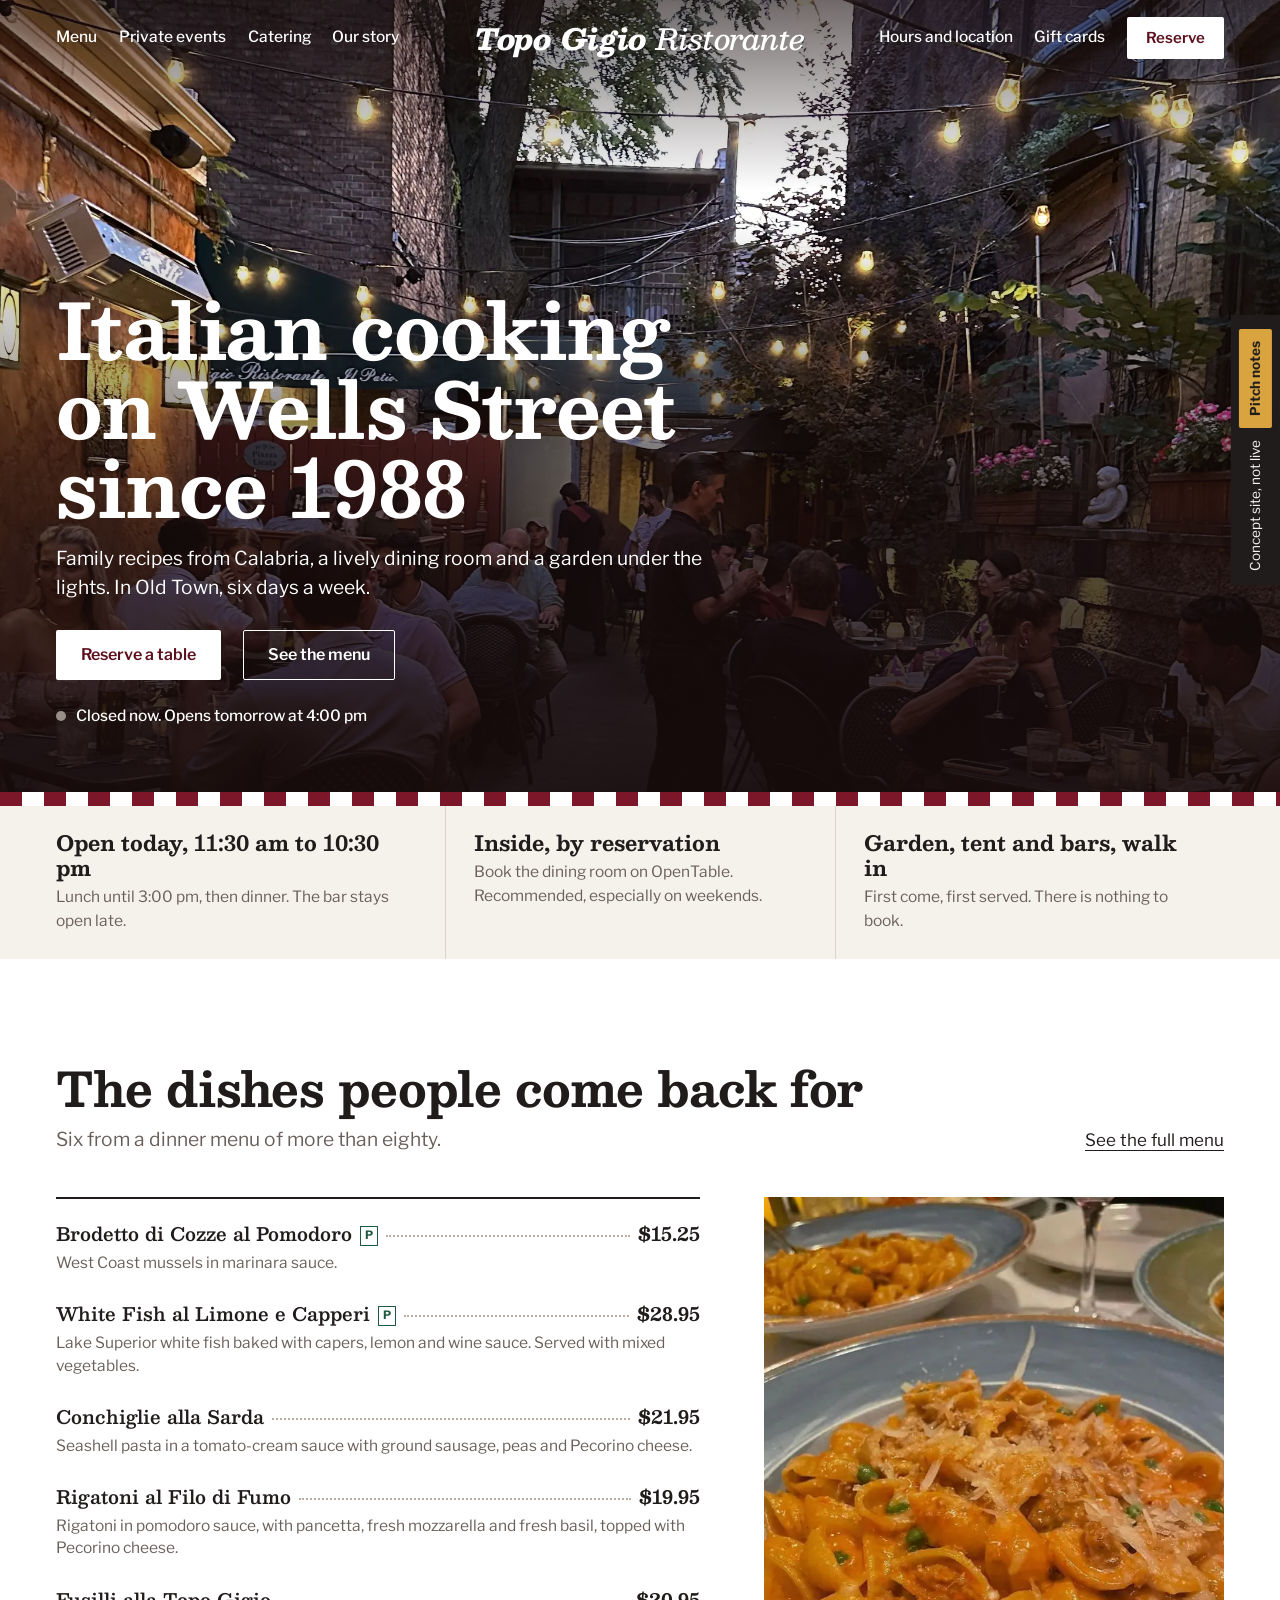
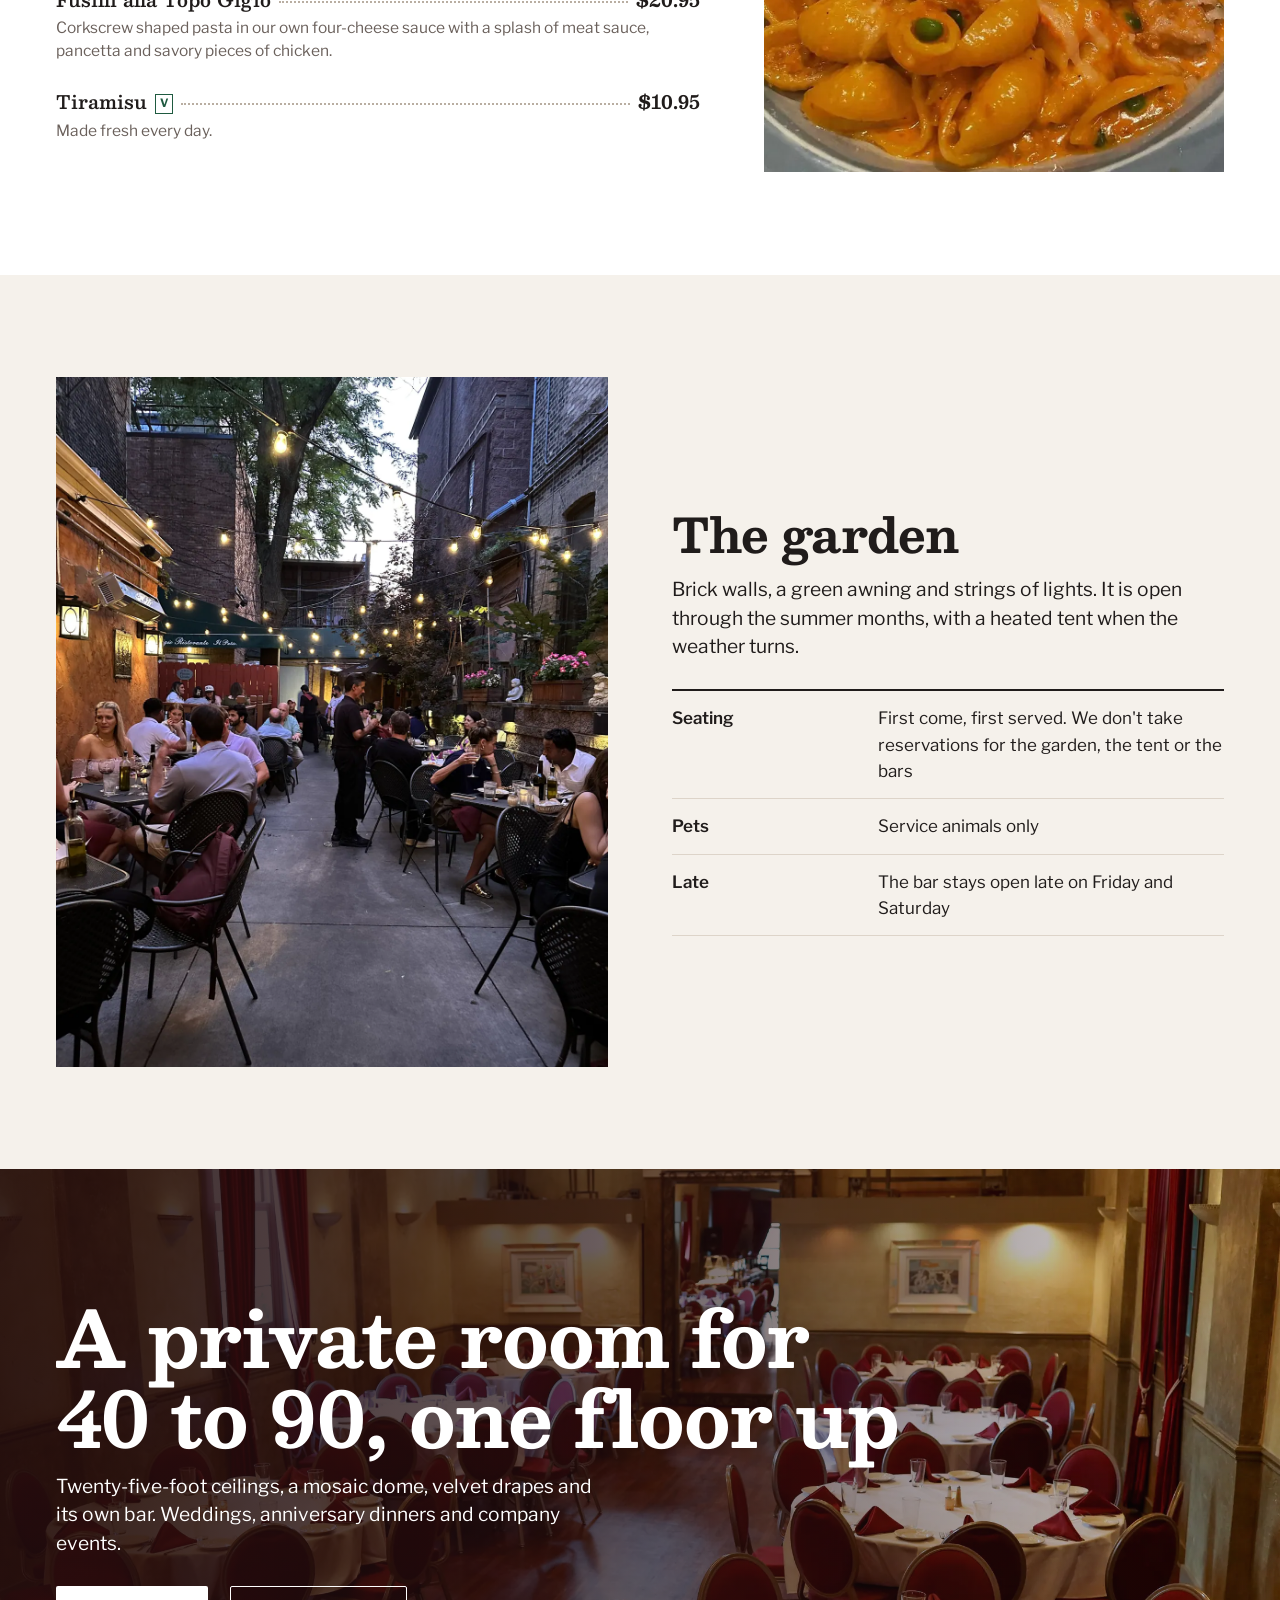
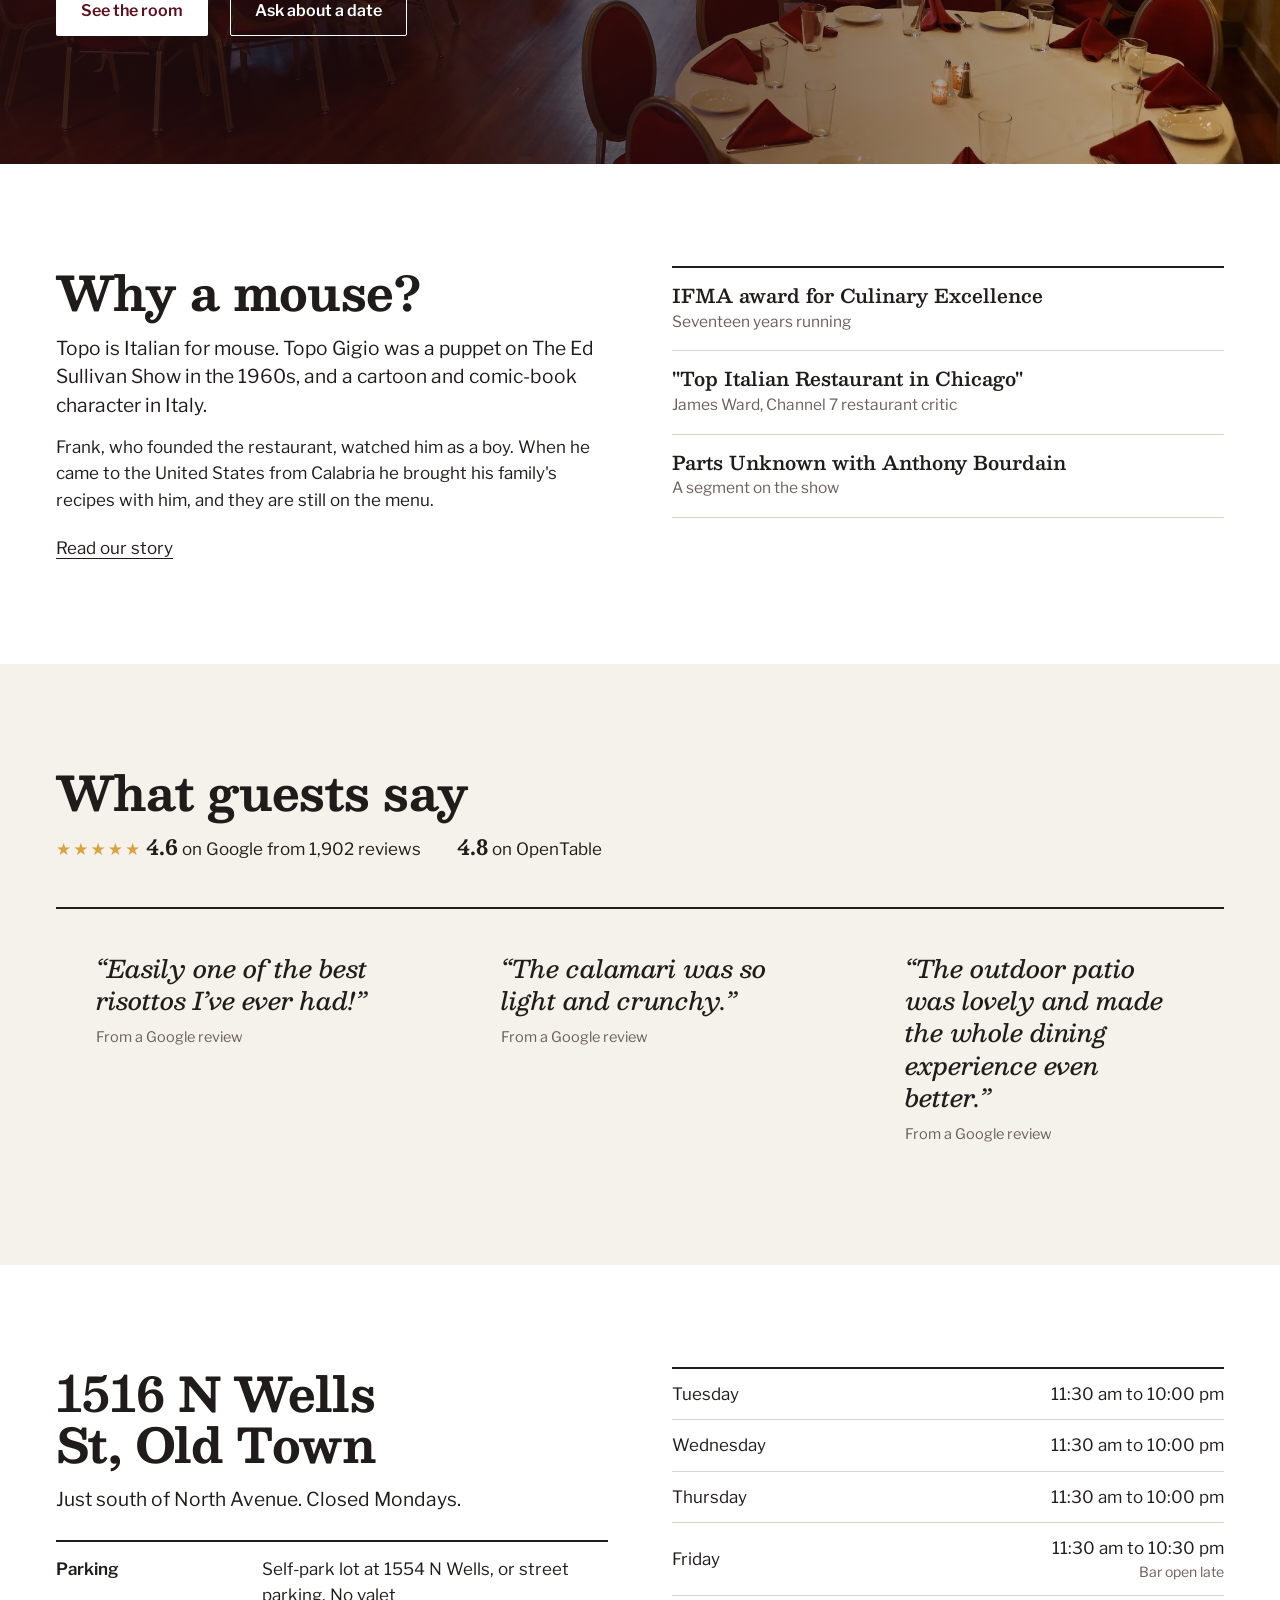
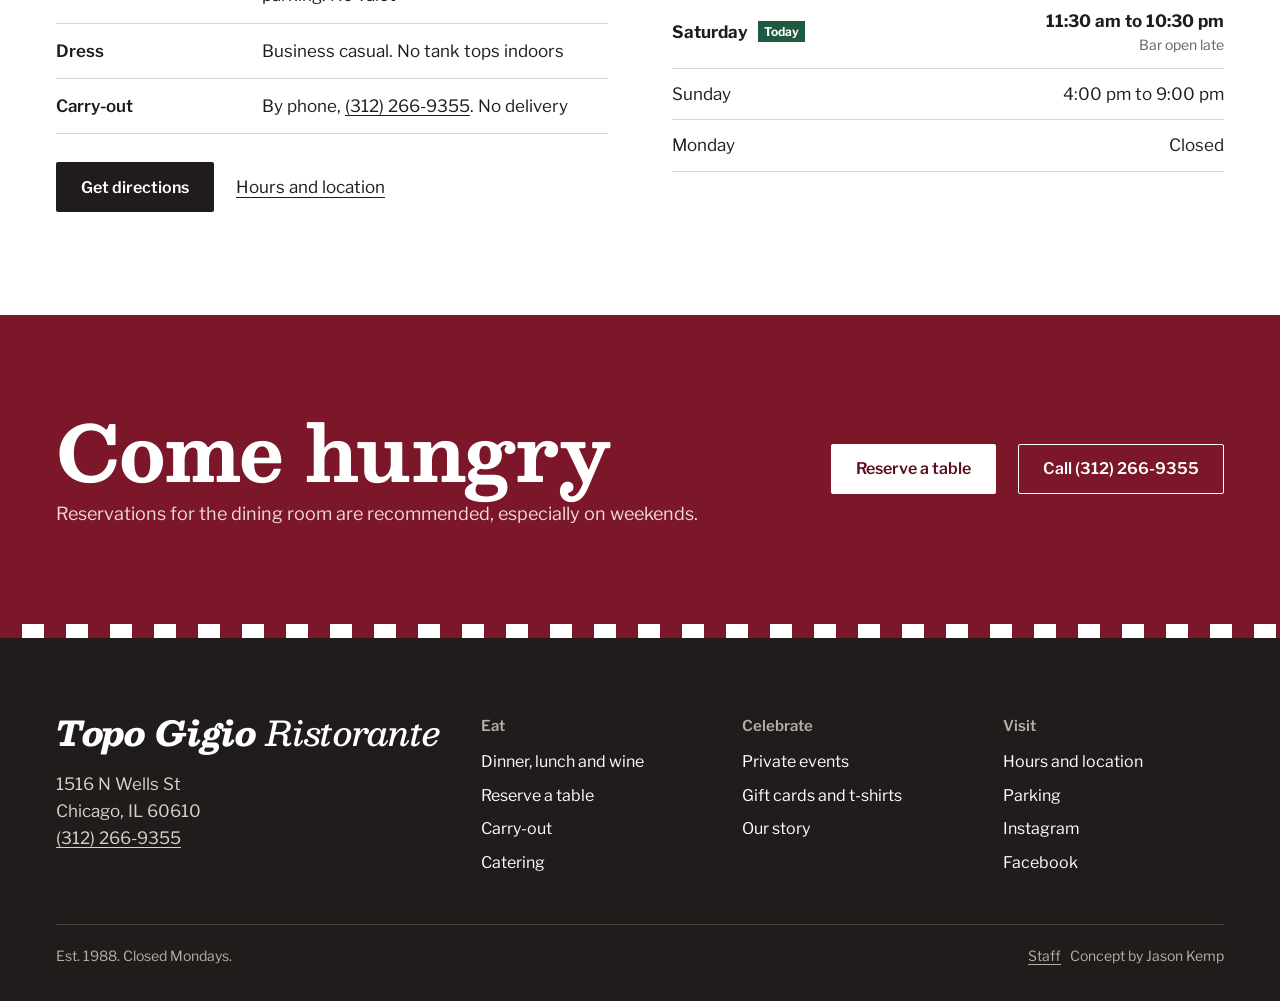
==== index.html @ f4170052 "Topo Gigio website concept A redesign concept for Topo Gigio Ristorante: home page with open-now sta" ====
<!DOCTYPE html>
<html lang="en">
<head>
<meta charset="utf-8">
<meta name="viewport" content="width=device-width, initial-scale=1">
<title>Topo Gigio website concept</title>
<meta name="description" content="A redesign concept for Topo Gigio Ristorante, 1516 N Wells St, Chicago. Not the restaurant's live site.">
<meta name="theme-color" content="#7b1728">
<meta name="robots" content="noindex, nofollow">
<meta property="og:title" content="Topo Gigio website concept">
<meta property="og:description" content="A redesign concept for Topo Gigio Ristorante by Jason Kemp. Not the restaurant's live site. Nothing here books or charges.">
<meta property="og:type" content="website">
<link rel="preconnect" href="https://fonts.googleapis.com">
<link rel="preconnect" href="https://fonts.gstatic.com" crossorigin>
<link rel="stylesheet" href="https://fonts.googleapis.com/css2?family=Besley:ital,wght@0,400..900;1,400..900&family=Libre+Franklin:wght@400..700&display=swap">
<link rel="icon" href="data:image/svg+xml,%3Csvg xmlns='http://www.w3.org/2000/svg' viewBox='0 0 32 32'%3E%3Crect width='32' height='32' fill='%237b1728'/%3E%3Ctext x='16' y='23' text-anchor='middle' font-family='Georgia,serif' font-style='italic' font-weight='700' font-size='19' fill='%23fff'%3ETG%3C/text%3E%3C/svg%3E">
<style>
/* Topo Gigio concept. Colours come from the room itself: the burgundy velvet drapes, the ochre plaster walls,
   the green garden awning and white tablecloths. Type is a Clarendon (Besley) with Libre Franklin, the pairing
   of a printed trattoria menu. Corners are square, like a menu card. */
:root {
  --paper: #ffffff;
  --wall: #f5f1eb;         /* linen */
  --wall-2: #e9e2d8;
  --ink: #201c1b;
  --grey: #6a605b;
  --line: #ddd4c9;
  --red: #7b1728;          /* drape burgundy: the brand colour */
  --red-dark: #5c0f1c;
  --ochre: #d9a440;        /* plaster wall */
  --ok: #1f5a40;           /* garden awning green */
  --display: 'Besley', 'Clarendon', Georgia, serif;
  --text: 'Libre Franklin', 'Franklin Gothic Medium', system-ui, sans-serif;
  --max: 1200px;
  --pad: clamp(20px, 4.6vw, 56px);
  --head: 76px;
  --gap: clamp(60px, 8vw, 112px);
}
@media (max-width: 760px) { :root { --head: 62px; } }

*, *::before, *::after { box-sizing: border-box; }
html { -webkit-text-size-adjust: 100%; scroll-behavior: smooth; scroll-padding-top: calc(var(--head) + 16px); }
body { margin: 0; background: var(--paper); color: var(--ink); font: 400 17px/1.55 var(--text); -webkit-font-smoothing: antialiased; }
body.locked { overflow: hidden; }
img { display: block; max-width: 100%; }
a { color: inherit; text-decoration: none; }
button { font: inherit; color: inherit; background: none; border: 0; padding: 0; cursor: pointer; }
h1, h2, h3, h4, p, dl, dd, ol, ul, figure, address { margin: 0; padding: 0; font-style: normal; }
ul, ol { list-style: none; }
[hidden] { display: none !important; }
:focus-visible { outline: 3px solid var(--ochre); outline-offset: 3px; }
.sr { position: absolute; width: 1px; height: 1px; overflow: hidden; clip: rect(0 0 0 0); white-space: nowrap; }
@media (prefers-reduced-motion: reduce) { html { scroll-behavior: auto; } *, *::before, *::after { transition: none !important; animation: none !important; } }

/* type */
.h-xl, .h-l, .h-m, .h-s { font-family: var(--display); font-weight: 700; letter-spacing: -.012em; text-wrap: balance; }
.h-xl { font-size: clamp(40px, 6vw, 84px); line-height: 1.03; }
.h-l { font-size: clamp(30px, 3.7vw, 50px); line-height: 1.08; }
.h-m { font-size: clamp(23px, 2.2vw, 29px); line-height: 1.18; font-weight: 600; }
.h-s { font-size: 19px; line-height: 1.25; font-weight: 600; letter-spacing: 0; }
.lead { font-size: clamp(18px, 1.5vw, 20px); line-height: 1.5; max-width: 34em; }
.small { font-size: 14.5px; }
.grey { color: var(--grey); }
.u { text-decoration: underline; text-decoration-thickness: 1px; text-underline-offset: 4px; }
.u:hover { color: var(--red); }
.q { font-weight: 600; font-size: 15.5px; margin: 0 0 10px; }
.note { font-size: 14.5px; color: var(--grey); line-height: 1.5; }

/* layout */
.wrap { width: 100%; max-width: calc(var(--max) + var(--pad) * 2); margin: 0 auto; padding-left: var(--pad); padding-right: var(--pad); }
.page { display: none; }
.page.on { display: block; }
.sec { padding: var(--gap) 0; }
.sec-wall { background: var(--wall); }
.sec-wine { background: var(--red); color: #fff; }
.sec-head { display: flex; flex-wrap: wrap; align-items: flex-end; justify-content: space-between; gap: 14px 32px; margin-bottom: clamp(26px, 3.4vw, 44px); }
.sec-head .lead { margin-top: 12px; }
.cols { display: grid; grid-template-columns: 1fr 1fr; gap: clamp(28px, 5vw, 80px); align-items: center; }
.cols-top { align-items: start; }
.cols-wide { grid-template-columns: 5fr 7fr; }
@media (max-width: 860px) { .cols, .cols-wide { grid-template-columns: 1fr; } }
.photo { overflow: hidden; background: var(--wall-2); }
.photo img { width: 100%; height: 100%; object-fit: cover; }
.r-43 { aspect-ratio: 4/3; } .r-45 { aspect-ratio: 4/5; } .r-32 { aspect-ratio: 3/2; } .r-11 { aspect-ratio: 1; } .r-169 { aspect-ratio: 16/9; }
.end { height: clamp(52px, 7vw, 92px); }

/* buttons: plain rectangles, like the buttons on a till */
.btn { display: inline-flex; align-items: center; justify-content: center; gap: 9px; min-height: 50px; padding: 0 24px; border-radius: 2px; border: 1.5px solid transparent; font-weight: 600; font-size: 16px; line-height: 1.1; white-space: nowrap; transition: background .15s, color .15s, border-color .15s; }
.btn-red { background: var(--red); color: #fff; }
.btn-red:hover { background: var(--red-dark); }
.btn-ink { background: var(--ink); color: #fff; }
.btn-ink:hover { background: #000; }
.btn-white { background: #fff; color: var(--red-dark); }
.btn-white:hover { background: var(--wall); }
.btn-line { border-color: currentColor; }
.btn-line:hover { background: var(--ink); color: #fff; border-color: var(--ink); }
.sec-wine .btn-line:hover, .hero .btn-line:hover, .band .btn-line:hover { background: #fff; color: var(--red-dark); border-color: #fff; }
.btn-s { min-height: 40px; padding: 0 16px; font-size: 15px; }
.btn-wide { width: 100%; }
.btn-row { display: flex; flex-wrap: wrap; align-items: center; gap: 12px 22px; }
.ic { width: 18px; height: 18px; fill: none; stroke: currentColor; stroke-width: 1.8; stroke-linecap: round; stroke-linejoin: round; flex: none; }

/* forms */
.form-grid { display: grid; grid-template-columns: 1fr 1fr; gap: 14px 16px; }
.span2 { grid-column: 1 / -1; }
.field { display: block; }
.field > span { display: block; font-size: 14.5px; font-weight: 600; margin-bottom: 6px; }
.field input, .field select, .field textarea { width: 100%; min-height: 48px; padding: 10px 13px; border: 1.5px solid #b9aea2; border-radius: 2px; background: #fff; font: inherit; color: var(--ink); }
.field textarea { min-height: 104px; resize: vertical; }
.field input:focus, .field select:focus, .field textarea:focus { outline: 0; border-color: var(--ink); box-shadow: 0 0 0 3px rgba(217, 164, 64, .45); }
.field--err input, .field--err select, .field--err textarea { border-color: #b3261e; background: #fdf3f2; }
.check { display: flex; gap: 10px; align-items: flex-start; font-size: 15.5px; }
.check input { width: 20px; height: 20px; margin-top: 2px; accent-color: var(--red); flex: none; }
.check.field--err { color: #b3261e; }
.ok-box { background: #e9f1ec; border-left: 4px solid var(--ok); padding: 14px 16px; font-size: 16px; }
@media (max-width: 560px) { .form-grid { grid-template-columns: 1fr; } }

/* filter chips and small tabs */
.cats { display: flex; flex-wrap: wrap; gap: 8px; }
.cats button { min-height: 40px; padding: 0 14px; border: 1.5px solid #b9aea2; border-radius: 2px; font-size: 15px; font-weight: 600; background: #fff; }
.cats button:hover { border-color: var(--ink); }
.cats button.on { background: var(--ink); border-color: var(--ink); color: #fff; }
.kempty { padding: 26px 0; color: var(--grey); border-bottom: 1px solid var(--line); }

/* definition rows: hours, facts */
.facts > div { display: grid; grid-template-columns: minmax(120px, 190px) 1fr; gap: 16px; padding: 14px 0; border-bottom: 1px solid var(--line); }
.facts > div:first-child { border-top: 2px solid var(--ink); }
.facts dt { font-weight: 600; }
.sec-wine .facts > div { border-color: rgba(255, 255, 255, .28); }
.sec-wine .facts > div:first-child { border-top-color: #fff; }
@media (max-width: 560px) { .facts > div { grid-template-columns: 1fr; gap: 2px; } }

/* price rows used by requests and rate lists */
.rows { border-top: 2px solid var(--ink); }
.rrow { display: grid; grid-template-columns: 1fr auto auto; gap: 8px 22px; align-items: center; padding: 15px 0; border-bottom: 1px solid var(--line); }
.rrow__name { font-weight: 600; }
.rrow__name small { display: block; font-weight: 400; color: var(--grey); font-size: 14.5px; margin-top: 2px; }
.rrow__price { font-family: var(--display); font-weight: 700; font-size: 20px; white-space: nowrap; }

.toast { position: fixed; left: 50%; bottom: 28px; transform: translate(-50%, 20px); background: var(--ink); color: #fff; padding: 13px 20px; border-radius: 2px; font-size: 15.5px; opacity: 0; pointer-events: none; transition: opacity .2s, transform .2s; z-index: 90; max-width: calc(100vw - 32px); text-align: center; }
.toast.on { opacity: 1; transform: translate(-50%, 0); }

/* ---------- header: wordmark in the middle, like the sign over the door ---------- */
.head { position: sticky; top: 0; z-index: 40; height: var(--head); background: var(--red); color: #fff; transition: background .2s; }
body.over .head { background: transparent; }
.head .wrap { height: 100%; display: grid; grid-template-columns: 1fr auto 1fr; align-items: center; gap: 24px; }
.logo { font-family: var(--display); font-style: italic; font-weight: 800; font-size: 29px; line-height: 1; letter-spacing: -.01em; white-space: nowrap; }
.logo span { font-weight: 500; }
.nav { display: flex; align-items: center; gap: clamp(14px, 1.7vw, 26px); font-size: 15.5px; font-weight: 500; white-space: nowrap; }
.nav--right { justify-content: flex-end; }
.nav a:not(.btn) { padding: 6px 0; border-bottom: 2px solid transparent; }
.nav a:not(.btn):hover, .nav a.on:not(.btn) { border-bottom-color: #fff; }
.head .btn { min-height: 42px; padding: 0 18px; font-size: 15px; }
.menu-btn { display: none; width: 44px; height: 44px; align-items: center; justify-content: center; }
.menu-btn .ic { width: 26px; height: 26px; }
@media (max-width: 1160px) {
  .head .wrap { grid-template-columns: 1fr auto; }
  .nav--left, .nav--right a:not(.btn) { display: none; }
  .logo { font-size: 24px; }
  .menu-btn { display: inline-flex; }
  .nav--right { gap: 6px; }
}
@media (max-width: 400px) { .logo span { display: none; } }

/* full-screen menu on phones */
.menu { position: fixed; inset: 0; z-index: 80; background: var(--red); color: #fff; display: flex; flex-direction: column; padding: 14px var(--pad) 28px; transform: translateY(-100%); visibility: hidden; transition: transform .28s ease, visibility 0s .28s; overflow-y: auto; }
.menu.on { transform: none; visibility: visible; transition: transform .28s ease; }
.menu__top { display: flex; align-items: center; justify-content: space-between; height: 44px; }
.menu__links { margin: 28px 0 auto; display: grid; gap: 4px; }
.menu__links a { font-family: var(--display); font-weight: 700; font-size: clamp(30px, 8.4vw, 42px); line-height: 1.22; }
.menu__foot { margin-top: 28px; display: grid; gap: 14px; font-size: 16px; }

/* ---------- footer ---------- */
.stripes { height: 14px; background: repeating-linear-gradient(90deg, var(--red) 0 22px, #fff 22px 44px); }
.foot { background: var(--ink); color: #fff; padding: clamp(48px, 6vw, 80px) 0 34px; }
.foot__grid { display: grid; grid-template-columns: 1.5fr 1fr 1fr 1fr; gap: 36px 40px; }
.foot .logo { font-size: 34px; }
.foot address { margin-top: 18px; line-height: 1.6; color: #d9d2cc; }
.foot h3 { font-family: var(--text); font-size: 15px; font-weight: 600; color: #b9aea6; margin-bottom: 12px; }
.foot ul { display: grid; gap: 9px; font-size: 16px; }
.foot ul a:hover, .foot address a:hover { text-decoration: underline; text-underline-offset: 4px; }
.foot__fine { margin-top: 48px; padding-top: 20px; border-top: 1px solid #4a423f; display: flex; flex-wrap: wrap; justify-content: space-between; gap: 8px 24px; font-size: 14px; color: #b9aea6; }
.foot__fine a { text-decoration: underline; text-underline-offset: 3px; }
@media (max-width: 860px) { .foot__grid { grid-template-columns: 1fr 1fr; } .foot__grid > :first-child { grid-column: 1 / -1; } .foot { padding-bottom: 150px; } }

/* ---------- concept label: always on screen ---------- */
.concept { position: fixed; z-index: 60; right: 0; top: 50%; transform: translateY(-50%) rotate(180deg); writing-mode: vertical-rl; display: flex; align-items: center; gap: 12px; background: var(--ink); color: #fff; padding: 14px 8px; font-size: 13.5px; }
.concept button { writing-mode: vertical-rl; background: var(--ochre); color: var(--ink); font-weight: 700; padding: 12px 6px; border-radius: 2px; }
.concept button:hover { background: #fff; }
@media (max-width: 760px) {
  .concept { top: auto; right: 0; left: 0; bottom: calc(66px + env(safe-area-inset-bottom, 0px)); transform: none; writing-mode: horizontal-tb; justify-content: space-between; padding: 5px 12px 5px 16px; font-size: 13px; }
  .concept button { writing-mode: horizontal-tb; padding: 8px 12px; }
  body.admin .concept { bottom: 0; padding-bottom: calc(5px + env(safe-area-inset-bottom, 0px)); }
}

/* ---------- phone bar: the two things people do ---------- */
.bookbar { display: none; }
@media (max-width: 760px) {
  .bookbar { position: fixed; z-index: 55; left: 0; right: 0; bottom: 0; display: grid; grid-template-columns: 1fr 1fr; gap: 8px; padding: 8px 12px calc(8px + env(safe-area-inset-bottom, 0px)); background: #fff; border-top: 1px solid var(--line); }
  .bookbar .btn { min-height: 50px; padding: 0 10px; }
  .toast { bottom: 118px; }
}

/* ---------- home hero: the garden under the lights ---------- */
.hero { position: relative; margin-top: calc(var(--head) * -1); min-height: min(88vh, 860px); display: flex; align-items: flex-end; color: #fff; background: #2a2220; overflow: hidden; }
.hero picture, .hero picture img { position: absolute; inset: 0; width: 100%; height: 100%; object-fit: cover; object-position: 50% 40%; }
.hero::after { content: ''; position: absolute; inset: 0; background: linear-gradient(180deg, rgba(24, 12, 12, .62) 0%, rgba(24, 12, 12, 0) 24%), linear-gradient(0deg, rgba(24, 12, 12, .92) 0%, rgba(24, 12, 12, .7) 34%, rgba(24, 12, 12, 0) 72%); }
.hero__in { position: relative; z-index: 1; width: 100%; padding-top: calc(var(--head) + 140px); padding-bottom: clamp(40px, 5vw, 64px); }
.hero h1 { max-width: 12em; }
.hero .lead { margin-top: 18px; }
.hero .btn-row { margin-top: 28px; }
.status { display: inline-flex; align-items: center; gap: 10px; margin-top: 24px; font-size: 15.5px; font-weight: 500; }
.status i { width: 10px; height: 10px; border-radius: 50%; background: #9a8f88; flex: none; }
.status.is-open i { background: #6fd39a; box-shadow: 0 0 0 4px rgba(111, 211, 154, .25); }
@media (max-width: 760px) {
  .hero { min-height: 84vh; }
  .hero picture img { object-position: 50% 30%; }
  .hero__in { padding-bottom: 32px; }
}

/* three facts under the hero */
.tonight { background: var(--wall); }
.tonight .wrap { display: grid; grid-template-columns: repeat(3, 1fr); }
.tonight .wrap > div { padding: 24px 28px 26px 0; }
.tonight .wrap > div + div { padding-left: 28px; border-left: 1px solid var(--line); }
.tonight b { display: block; font-family: var(--display); font-weight: 700; font-size: 21px; line-height: 1.2; }
.tonight span { display: block; margin-top: 5px; font-size: 15.5px; color: var(--grey); }
@media (max-width: 860px) {
  .tonight .wrap { grid-template-columns: 1fr; }
  .tonight .wrap > div { padding: 16px 0; } .tonight .wrap > div + div { padding-left: 0; border-left: 0; border-top: 1px solid var(--line); }
}

/* ---------- a dish on the menu: name, leader dots, price ---------- */
.dish { break-inside: avoid; padding: 13px 0; }
.dish__top { display: flex; align-items: baseline; gap: 8px; }
.dish__name { font-family: var(--display); font-weight: 600; font-size: 18.5px; line-height: 1.25; }
.dish__name small { font-family: var(--text); font-weight: 400; font-size: 14px; color: var(--grey); margin-left: 4px; }
.dish__dots { flex: 1; min-width: 18px; border-bottom: 2px dotted #b9aea2; transform: translateY(-4px); }
.dish__price { font-family: var(--display); font-weight: 700; font-size: 18.5px; white-space: nowrap; }
.dish p { margin-top: 3px; color: var(--grey); font-size: 15.5px; line-height: 1.45; max-width: 46em; }
.dt { display: inline-flex; gap: 4px; margin-left: 8px; vertical-align: 2px; }
.dt abbr { font-family: var(--text); font-size: 11.5px; font-weight: 700; line-height: 1; padding: 3px 4px; border: 1.5px solid var(--ok); color: var(--ok); text-decoration: none; cursor: help; }
.sec-wall .dish__dots { border-bottom-color: #a99d90; }

/* home: house favourites */
.fav { display: grid; grid-template-columns: 7fr 5fr; gap: clamp(28px, 5vw, 80px); align-items: start; }
.fav__list { border-top: 2px solid var(--ink); padding-top: 8px; }
.fav .photo { position: sticky; top: calc(var(--head) + 24px); }
@media (max-width: 860px) { .fav { grid-template-columns: 1fr; } .fav .photo { position: static; order: -1; aspect-ratio: 3/2; } }

/* home: private room band */
.roomband { position: relative; color: #fff; background: #2a2220; }
.roomband img { position: absolute; inset: 0; width: 100%; height: 100%; object-fit: cover; }
.roomband::after { content: ''; position: absolute; inset: 0; background: linear-gradient(90deg, rgba(32, 12, 14, .9) 0%, rgba(32, 12, 14, .68) 46%, rgba(32, 12, 14, .12) 100%); }
.roomband .wrap { position: relative; z-index: 1; padding-top: clamp(72px, 10vw, 150px); padding-bottom: clamp(72px, 10vw, 150px); }
.roomband h2 { max-width: 11em; }
.roomband .lead { margin-top: 16px; max-width: 28em; }
.roomband .btn-row { margin-top: 28px; }
@media (max-width: 760px) { .roomband::after { background: linear-gradient(0deg, rgba(32, 12, 14, .93) 0%, rgba(32, 12, 14, .62) 100%); } }

/* home: story and awards */
.awards { border-top: 2px solid var(--ink); }
.awards li { padding: 16px 0; border-bottom: 1px solid var(--line); }
.awards b { display: block; font-family: var(--display); font-weight: 600; font-size: 19px; line-height: 1.25; }
.awards span { color: var(--grey); font-size: 15.5px; }

/* reviews */
.proof { display: flex; flex-wrap: wrap; gap: 10px 36px; align-items: baseline; }
.proof b { font-family: var(--display); font-size: 21px; }
.stars { color: var(--ochre); letter-spacing: 2px; }
.quotes { display: grid; grid-template-columns: repeat(3, 1fr); gap: clamp(22px, 3.6vw, 52px); padding-top: 26px; border-top: 2px solid var(--ink); }
.quote p { font-family: var(--display); font-weight: 500; font-style: italic; font-size: clamp(20px, 1.9vw, 25px); line-height: 1.32; }
.quote cite { display: block; font-style: normal; font-size: 14.5px; color: var(--grey); margin-top: 10px; }
@media (max-width: 860px) { .quotes { grid-template-columns: 1fr; } }

/* hours */
.hours { width: 100%; border-collapse: collapse; }
.hours td { padding: 12px 0; border-bottom: 1px solid var(--line); }
.hours tr:first-child td { border-top: 2px solid var(--ink); }
.hours td:last-child { text-align: right; font-variant-numeric: tabular-nums; }
.hours tr.is-today td { font-weight: 700; }
.hours tr.is-today td:first-child::after { content: 'Today'; font-size: 12px; font-weight: 700; color: #fff; background: var(--ok); padding: 3px 6px; margin-left: 10px; vertical-align: 2px; }
.hours small { display: block; font-weight: 400; color: var(--grey); font-size: 14px; }

/* closing band */
.band { background: var(--red); color: #fff; padding: clamp(60px, 7.5vw, 104px) 0; }
.band .wrap { display: flex; flex-wrap: wrap; align-items: center; justify-content: space-between; gap: 22px 40px; }
.band p { margin-top: 10px; font-size: 18px; color: #f1d9dc; }

/* ---------- inner page heads ---------- */
.phead { background: var(--red); color: #fff; padding-top: clamp(40px, 5.5vw, 72px); padding-bottom: clamp(36px, 5vw, 64px); }
.phead .lead { margin-top: 14px; color: #f6e6e8; }
.phead--photo { position: relative; background: #2a2220; padding-top: clamp(120px, 20vw, 300px); }
.phead--photo img { position: absolute; inset: 0; width: 100%; height: 100%; object-fit: cover; }
.phead--photo::after { content: ''; position: absolute; inset: 0; background: linear-gradient(0deg, rgba(32, 12, 14, .92) 0%, rgba(32, 12, 14, .5) 55%, rgba(32, 12, 14, .15) 100%); }
.phead--photo .wrap { position: relative; z-index: 1; }

/* ---------- the menu ---------- */
.mbar { position: sticky; top: var(--head); z-index: 20; background: #fff; border-bottom: 1px solid var(--line); }
.mbar .wrap { display: flex; flex-wrap: wrap; align-items: center; justify-content: space-between; gap: 10px 24px; padding-top: 12px; padding-bottom: 12px; }
.mtabs { display: flex; gap: 26px; }
.mtabs button { font-family: var(--display); font-weight: 700; font-size: 22px; line-height: 1; padding: 8px 0; color: var(--grey); border-bottom: 3px solid transparent; }
.mtabs button.on { color: var(--ink); border-bottom-color: var(--red); }
.mtools { display: flex; flex-wrap: wrap; align-items: center; gap: 8px; }
.mtools input { min-height: 40px; width: 220px; padding: 0 12px; border: 1.5px solid #b9aea2; border-radius: 2px; font: inherit; font-size: 15px; }
.mtools input:focus { outline: 0; border-color: var(--ink); }
.mtools .cats button { min-height: 40px; padding: 0 11px; font-size: 14.5px; }
.mwhen { padding: 26px 0 6px; display: grid; grid-template-columns: 1fr auto; gap: 12px 40px; align-items: end; }
.mwhen p { color: var(--grey); max-width: 44em; }
.mjump { display: flex; flex-wrap: wrap; gap: 6px 20px; font-size: 15.5px; }
.msec { padding-top: clamp(30px, 4vw, 48px); }
.msec h2 { display: flex; align-items: baseline; gap: 12px; padding-bottom: 12px; border-bottom: 2px solid var(--ink); }
.msec h2 small { font-family: var(--text); font-weight: 400; font-size: 15px; color: var(--grey); letter-spacing: 0; }
.mcols { columns: 2; column-gap: clamp(32px, 5vw, 72px); padding-top: 6px; }
.mcols--3 { columns: 3; }
.mcols .dish { padding: 12px 0; }
.mnotes { margin-top: clamp(36px, 5vw, 56px); padding: 22px 24px; background: var(--wall); display: grid; gap: 8px; font-size: 15px; color: var(--grey); }
.mnotes b { color: var(--ink); }
.mkey { display: flex; flex-wrap: wrap; gap: 6px 22px; font-size: 14.5px; color: var(--grey); padding-top: 14px; }
@media (max-width: 900px) {
  .mcols, .mcols--3 { columns: 1; }
  .mwhen { grid-template-columns: 1fr; }
  .mtools { width: 100%; } .mtools input { flex: 1; width: auto; min-width: 150px; }
  .mtabs { gap: 20px; } .mtabs button { font-size: 19px; }
}
@media (max-width: 760px) { .mbar { position: static; } }

/* ---------- private events ---------- */
.formats { display: grid; grid-template-columns: repeat(3, 1fr); border-top: 2px solid var(--ink); }
.formats div { padding: 24px 28px 8px 0; }
.formats div + div { padding-left: 28px; border-left: 1px solid var(--line); }
.formats h3 { font-size: 23px; }
.formats b { display: block; font-family: var(--display); font-size: 19px; color: var(--red); margin: 6px 0 8px; }
.formats p { color: var(--grey); font-size: 15.5px; }
@media (max-width: 860px) { .formats { grid-template-columns: 1fr; } .formats div { padding: 20px 0; } .formats div + div { padding-left: 0; border-left: 0; border-top: 1px solid var(--line); } }
.gal { display: grid; grid-template-columns: repeat(12, 1fr); gap: 12px; }
.gal figure { position: relative; overflow: hidden; background: var(--wall-2); }
.gal img { width: 100%; height: 100%; object-fit: cover; }
.gal figcaption { position: absolute; left: 0; bottom: 0; background: rgba(32, 28, 27, .82); color: #fff; font-size: 13.5px; padding: 5px 10px; }
.gal figure:nth-child(1) { grid-column: span 7; aspect-ratio: 16/10; }
.gal figure:nth-child(2) { grid-column: span 5; aspect-ratio: auto; }
.gal figure:nth-child(n+3) { grid-column: span 4; aspect-ratio: 4/3; }
@media (max-width: 760px) { .gal { grid-template-columns: 1fr 1fr; gap: 8px; } .gal figure:nth-child(n) { grid-column: span 1; aspect-ratio: 4/3; } .gal figure:nth-child(1) { grid-column: 1 / -1; aspect-ratio: 16/10; } }
.panel { background: var(--wall); padding: clamp(24px, 3.4vw, 40px); }
.panel h2 { margin-bottom: 6px; }
.panel > p { color: var(--grey); margin-bottom: 20px; }
.hosted { color: var(--grey); font-size: 15.5px; }

/* ---------- catering trays ---------- */
.tray { display: grid; grid-template-columns: 1fr 92px 92px; gap: 4px 16px; align-items: baseline; padding: 12px 0; border-bottom: 1px solid var(--line); }
.tray--head { border-bottom: 2px solid var(--ink); font-size: 14px; font-weight: 600; color: var(--grey); padding: 8px 0; }
.tray--head span, .tray > span { text-align: right; }
.tray > span { font-family: var(--display); font-weight: 700; }
.tray b { font-family: var(--display); font-weight: 600; font-size: 17.5px; }
.tray p { grid-column: 1 / -1; color: var(--grey); font-size: 15px; max-width: 52em; }
details.trays { border-bottom: 1px solid var(--line); }
details.trays:first-of-type { border-top: 2px solid var(--ink); }
details.trays summary { cursor: pointer; list-style: none; display: flex; justify-content: space-between; align-items: center; padding: 18px 0; font-family: var(--display); font-weight: 700; font-size: 23px; }
details.trays summary::-webkit-details-marker { display: none; }
details.trays summary::after { content: '+'; font-family: var(--text); font-weight: 400; font-size: 26px; color: var(--grey); }
details.trays[open] summary::after { content: '\2212'; }
details.trays summary small { font-family: var(--text); font-weight: 400; font-size: 15px; color: var(--grey); margin-left: 12px; }
details.trays .tray:last-child { border-bottom: 0; margin-bottom: 12px; }
@media (max-width: 560px) { .tray { grid-template-columns: 1fr 70px 70px; gap: 4px 10px; } }

/* steps */
.steps { counter-reset: s; border-top: 2px solid var(--ink); }
.steps li { counter-increment: s; display: grid; grid-template-columns: 44px 1fr; gap: 6px 14px; padding: 16px 0; border-bottom: 1px solid var(--line); }
.steps li::before { content: counter(s); font-family: var(--display); font-weight: 800; font-size: 28px; line-height: 1; color: var(--red); }
.steps li::before { grid-row: 1 / span 2; }
.steps b { display: block; grid-column: 2; align-self: center; }
.steps span { grid-column: 2; color: var(--grey); font-size: 15.5px; }

.tel { text-decoration: underline; text-decoration-thickness: 1px; text-underline-offset: 3px; }
.tel:hover { opacity: .75; }

/* text links get a taller tap area on phones without changing the layout */
@media (max-width: 760px) {
  a.u, .tel, .jumpto, .foot ul a, .foot ul button, .foot__fine a, .mjump a { padding-top: 9px; padding-bottom: 9px; }
  .head .logo, .menu .logo, .adm__bar .logo { padding: 10px 0; }
  .formats .u { margin: 6px 0 4px; }
  button.u { padding-top: 9px; padding-bottom: 9px; margin-top: -9px; margin-bottom: -9px; }
  .foot ul { gap: 12px; }
  .hosted { columns: 1; }
}

.formats .u { margin: 12px 0 16px; font-weight: 600; }

.scrim { position: fixed; inset: 0; background: rgba(10,11,11,.55); z-index: 125; opacity: 0; pointer-events: none; transition: opacity .25s; }
.scrim.on { opacity: 1; pointer-events: auto; }

/* booking, purchase, inquiry and bag all open in this sheet */
.sheet { position: fixed; z-index: 130; right: 0; top: 0; bottom: 0; width: min(540px, 100vw); background: #fff; transform: translateX(104%); transition: transform .35s var(--ease); display: flex; flex-direction: column; }
.sheet.on { transform: none; }
.sheet__head { display: flex; justify-content: space-between; align-items: flex-start; gap: 16px; padding: 24px 28px 18px; border-bottom: 1px solid var(--line); }
.sheet__head p { margin: 0 0 6px; font-size: 14.5px; font-weight: 600; color: var(--red); }
.sheet__head h2 { font-size: 40px; }
.sheet__body { flex: 1; overflow: auto; padding: 22px 28px; }
.sheet__foot { padding: 14px 28px calc(18px + env(safe-area-inset-bottom, 0px)); border-top: 1px solid var(--line); display: flex; justify-content: space-between; align-items: center; gap: 14px; }
.sheet__foot .small { color: var(--grey); }
@media (max-width: 560px) { .sheet__head, .sheet__body, .sheet__foot { padding-left: 18px; padding-right: 18px; } .sheet__head h2 { font-size: 34px; } }

.steps-bar { display: flex; gap: 6px; margin-bottom: 20px; }
.steps-bar i { flex: 1; height: 4px; background: var(--wall-2); }
.steps-bar i.on { background: var(--red); }
.summary { background: var(--wall); padding: 18px 20px; margin-bottom: 22px; display: grid; grid-template-columns: 1fr auto; gap: 4px 16px; font-size: 15px; }
.summary__name { grid-column: 1 / -1; font-family: var(--display); font-weight: 700; font-size: 30px; line-height: 1; margin-bottom: 4px; }
.summary b { font-size: 17px; }
.summary small { color: var(--grey); font-size: 14.5px; }
.q { font-weight: 700; font-size: 17px; margin: 0 0 10px; }
.pay { display: grid; gap: 8px; margin: 0 0 22px; }
.pay label { display: grid; grid-template-columns: auto 1fr auto; gap: 14px; align-items: center; padding: 13px 16px; border: 1.5px solid #b9beb6; border-radius: 6px; cursor: pointer; }
.pay label:has(input:checked) { border-color: var(--ink); box-shadow: 0 0 0 1.5px var(--ink) inset; }
.pay input { accent-color: var(--red); width: 18px; height: 18px; }
.pay b { display: block; font-size: 16.5px; }
.pay small { color: var(--grey); font-size: 14.5px; }
.pay .amt { font-family: var(--display); font-weight: 700; font-size: 28px; }
.conf { display: grid; gap: 20px; }
.conf__big { font-family: var(--display); font-weight: 700; font-size: 56px; line-height: .95; }
.conf__list { list-style: none; margin: 0; padding: 0; border-top: 2px solid var(--ink); }
.conf__list li { display: grid; grid-template-columns: 110px 1fr; gap: 14px; padding: 11px 0; border-bottom: 1px solid var(--line); font-size: 16px; }
.conf__list li span:first-child { font-weight: 600; }
.conf__tip { background: var(--wall); padding: 16px 18px; font-size: 15.5px; }
.cart-line { display: grid; grid-template-columns: 1fr auto auto; gap: 14px; align-items: center; padding: 14px 0; border-bottom: 1px solid var(--line); }
.cart-line small { color: var(--grey); }
.qty { display: inline-flex; align-items: center; border: 1.5px solid #b9beb6; border-radius: 2px; }
.qty button { width: 36px; height: 36px; text-align: center; font-size: 18px; }
.qty output { min-width: 22px; text-align: center; font-weight: 600; }
.cart-total { display: flex; justify-content: space-between; padding: 18px 0 0; font-family: var(--display); font-weight: 700; font-size: 34px; }

/* pitch notes: not part of the site, so it looks like a different object */
.pitch { position: fixed; z-index: 135; right: 0; top: 0; bottom: 0; width: min(780px, 100vw); background: var(--ink); color: #fff; transform: translateX(104%); transition: transform .38s var(--ease); display: flex; flex-direction: column; font-size: 16px; }
.pitch.on { transform: none; }
.pitch__head { display: flex; justify-content: space-between; align-items: flex-start; padding: 24px 30px 0; }
.pitch__head p { margin: 0 0 6px; font-size: 14.5px; color: #a9ada8; }
.pitch__head h2 { font-size: 44px; }
.ptabs { display: flex; gap: 4px; padding: 20px 30px 0; border-bottom: 1px solid #3a3d3c; overflow-x: auto; scrollbar-width: none; flex: none; }
.ptabs::-webkit-scrollbar { display: none; }
.ptabs button { padding: 10px 12px; font-size: 15px; font-weight: 600; color: #a9ada8; border-bottom: 3px solid transparent; white-space: nowrap; }
.ptabs button.on { color: #fff; border-bottom-color: var(--red); }
.ptabs .cnt { display: inline-block; min-width: 20px; padding: 0 6px; margin-left: 6px; border-radius: 2px; background: var(--red); color: #fff; font-size: 12px; line-height: 20px; text-align: center; }
.pitch__body { flex: 1; overflow: auto; padding: 26px 30px 44px; line-height: 1.55; }
.pitch__body > section { display: none; }
.pitch__body > section.on { display: block; }
.pitch__body h3 { font-size: 34px; margin: 34px 0 12px; }
.pitch__body h3:first-child { margin-top: 0; }
.pitch__body p, .pitch__body li { color: #c9ccc7; }
.pitch__body b { color: #fff; font-weight: 600; }
.pitch__body ul, .pitch__body ol { margin: 0 0 16px; padding-left: 20px; }
.pitch__body li { margin-bottom: 8px; }
.pitch__body a { color: #fff; text-decoration: underline; text-underline-offset: 3px; }
.pitch__body code { font-size: .92em; background: #2b2e2d; padding: 1px 5px; border-radius: 3px; }
.pitch__body figure { margin: 0; }
.shot { border: 1px solid #3a3d3c; overflow: hidden; margin: 12px 0 6px; background: #000; }
.shot img { width: 100%; }
.shot--scroll { max-height: 360px; overflow: auto; }
.pitch__body figcaption { font-size: 13.5px; color: #a9ada8; margin-bottom: 18px; }
.shots2 { display: grid; grid-template-columns: 1fr 1fr; gap: 14px; align-items: start; }
.finding { display: grid; grid-template-columns: 44px 1fr; gap: 12px; padding: 18px 0; border-top: 1px solid #3a3d3c; }
.finding > span { font-family: var(--display); font-weight: 700; font-size: 30px; line-height: 1; color: var(--red); }
.finding > div > b { display: block; font-size: 17.5px; margin-bottom: 4px; }
.finding p { margin: 0 0 8px; }
.jumpto { display: inline-block; margin-top: 2px; font-size: 14.5px; font-weight: 700; color: #fff; text-decoration: underline; text-underline-offset: 4px; }
.plan-wk { display: grid; grid-template-columns: 84px 1fr; gap: 14px; padding: 16px 0; border-top: 1px solid #3a3d3c; }
.plan-wk > span { font-weight: 700; color: var(--red); }
.plan-wk b { display: block; margin-bottom: 4px; }
.plan-wk p { margin: 0; }
.inbox-item { border: 1px solid #3a3d3c; padding: 14px 16px; margin-bottom: 10px; }
.inbox-item .kind { display: flex; justify-content: space-between; font-size: 13.5px; font-weight: 700; color: #ff6b70; margin-bottom: 4px; }
.inbox-item .kind span:last-child { color: #a9ada8; font-weight: 400; }
.inbox-item p { margin: 2px 0 0; font-size: 15px; }
.inbox-empty { padding: 36px 0; color: #a9ada8; }
.pitch__foot { padding: 14px 30px 18px; border-top: 1px solid #3a3d3c; font-size: 13px; color: #a9ada8; display: flex; flex-wrap: wrap; justify-content: space-between; gap: 6px 20px; }
@media (max-width: 560px) { .pitch__head, .ptabs, .pitch__body, .pitch__foot { padding-left: 18px; padding-right: 18px; } .shots2 { grid-template-columns: 1fr; } }

/* ---------- two ways to book, inside the sheet ---------- */
.paths { display: grid; grid-template-columns: 1fr 1fr; gap: 8px; margin: 0 0 22px; }
.path { text-align: left; padding: 13px 16px; border: 1.5px solid #b9beb6; border-radius: 6px; background: #fff; }
.path b { display: block; font-size: 16.5px; }
.path small { display: block; color: var(--grey); font-size: 14px; margin-top: 2px; }
.path:hover { border-color: var(--ink); }
.path.on { border-color: var(--ink); box-shadow: 0 0 0 1.5px var(--ink) inset; }
.wlbox { background: var(--wall); padding: 22px 22px 18px; }
.wlbox h3 { font-size: 30px; margin-bottom: 10px; }
.wlbox p { margin: 0 0 12px; }
.foot-pane { flex: 1; display: flex; justify-content: space-between; align-items: center; gap: 14px; }
@media (max-width: 560px) { .foot-pane .small { font-size: 13px; } }

/* ---------- front desk portal: a staff tool, so no site header, offer bar or footer ---------- */
body.admin .offerbar, body.admin .head, body.admin .foot, body.admin .bookbar { display: none; }
.adm__bar { background: var(--ink); color: #fff; }
.adm__bar .wrap { height: 64px; display: flex; align-items: center; justify-content: space-between; gap: 16px; }
.adm__bar .logo { font-size: 23px; }
.adm__bar .logo span { color: #fff; }
.adm__right { display: flex; align-items: center; gap: 20px; font-size: 15px; white-space: nowrap; }
.adm__right .u:hover { color: #fff; opacity: .75; }
.adm__gate { padding-top: clamp(64px, 10vw, 140px); padding-bottom: 40px; }
.adm__gate .lead { margin-top: 22px; }
.adm__in { padding-top: clamp(32px, 4.5vw, 56px); }
.adm__head { display: flex; flex-wrap: wrap; align-items: baseline; justify-content: space-between; gap: 6px 24px; }
.adm__head span { color: var(--grey); font-size: 16px; }
.adm__note { margin-top: 14px; font-size: 14.5px; color: var(--grey); max-width: 62em; }
.adm__stats { display: grid; grid-template-columns: repeat(4, 1fr); margin-top: 30px; border-top: 2px solid var(--ink); border-bottom: 1px solid var(--line); }
.adm__stats div { padding: 18px 20px 18px 0; }
.adm__stats div + div { padding-left: 20px; border-left: 1px solid var(--line); }
.adm__stats b { display: block; font-family: var(--display); font-weight: 800; font-size: clamp(44px, 5vw, 68px); line-height: .9; }
.adm__stats div:first-child b { color: var(--red); }
.adm__stats span { display: block; margin-top: 8px; font-size: 14.5px; color: var(--grey); line-height: 1.35; }
.adm__tabs { display: flex; gap: 28px; margin-top: 34px; border-bottom: 1px solid var(--line); }
.adm__tabs button { padding: 0 0 12px; font-family: var(--display); font-weight: 700; font-size: 30px; line-height: 1; color: var(--grey); border-bottom: 3px solid transparent; margin-bottom: -1px; }
.adm__tabs button.on { color: var(--ink); border-bottom-color: var(--red); }
.adm__tabs small { font-family: var(--text); font-weight: 500; font-size: 14px; margin-left: 4px; }
.adm__tools { display: flex; flex-wrap: wrap; align-items: center; justify-content: space-between; gap: 12px 24px; padding: 18px 0; }
.adm__tools .cats small { font-weight: 400; margin-left: 4px; opacity: .7; }
.adm__find { display: flex; gap: 8px; align-items: center; flex: 1; justify-content: flex-end; min-width: min(100%, 300px); }
.adm__find input { flex: 1; max-width: 300px; min-height: 40px; padding: 0 16px; border: 1.5px solid #b9beb6; border-radius: 2px; background: #fff; font-size: 15px; }
.adm__find input:focus { outline: 0; border-color: var(--ink); }
.adm__split { display: grid; grid-template-columns: minmax(0, 1fr) 400px; gap: clamp(24px, 3vw, 48px); align-items: start; }
.ptable { border-top: 2px solid var(--ink); }
.prow { width: 100%; text-align: left; display: grid; grid-template-columns: minmax(0, 1fr) minmax(0, 1.5fr) 136px; grid-template-areas: 'name last status' 'name when status'; gap: 2px 18px; align-items: center; padding: 14px 12px 14px 0; border-bottom: 1px solid var(--line); border-left: 4px solid transparent; padding-left: 12px; }
.prow:hover { background: var(--wall); }
.prow.on { border-left-color: var(--red); background: var(--wall); }
.prow__name { grid-area: name; font-weight: 600; font-size: 17px; display: flex; flex-wrap: wrap; align-items: center; gap: 4px 8px; }
.prow__last { grid-area: last; font-size: 15px; overflow: hidden; text-overflow: ellipsis; white-space: nowrap; }
.prow__last b { font-weight: 600; }
.prow__when { grid-area: when; font-size: 13.5px; color: var(--grey); }
.prow__status { grid-area: status; justify-self: end; font-size: 13px; font-weight: 600; line-height: 1; padding: 6px 9px; white-space: nowrap; border: 1.5px solid var(--ink); }
.st-new { background: var(--red); border-color: var(--red); color: #fff; }
.st-wl { background: var(--ok); border-color: var(--ok); color: #fff; }
.st-member { background: var(--ink); color: #fff; }
.tag2 { display: inline-block; font-size: 12px; font-weight: 600; line-height: 1; padding: 4px 6px; background: var(--wall-2); color: var(--grey); }
.tag2--red { background: none; color: var(--red); box-shadow: 0 0 0 1.5px var(--red) inset; }
.adm__detail { position: sticky; top: 20px; border-top: 2px solid var(--ink); padding-top: 20px; }
.pd__tags { display: flex; gap: 6px; margin: 8px 0 0; min-height: 4px; }
.pd__info { margin: 14px 0 22px; }
.pd__info div { display: grid; grid-template-columns: 96px 1fr; gap: 12px; padding: 8px 0; border-bottom: 1px solid var(--line); font-size: 15.5px; }
.pd__info dt { font-weight: 600; }
.pd__info dd { margin: 0; overflow-wrap: anywhere; }
.pd__status { display: flex; flex-wrap: wrap; gap: 6px; }
.pd__status button { min-height: 38px; padding: 0 14px; border-radius: 2px; border: 1.5px solid #b9beb6; font-size: 14.5px; font-weight: 600; }
.pd__status button:hover { border-color: var(--ink); }
.pd__status button.on { background: var(--ink); border-color: var(--ink); color: #fff; }
.pd__next { margin: 18px 0 20px; padding: 14px 16px; background: var(--wall); font-size: 15.5px; }
.pd__next b { display: block; font-size: 13.5px; color: var(--red); margin-bottom: 3px; }
.pd .field textarea { min-height: 84px; font-size: 15.5px; }
.pd__log { list-style: none; margin: 0; padding: 0; border-top: 1px solid var(--line); }
.pd__log li { padding: 12px 0; border-bottom: 1px solid var(--line); font-size: 15.5px; }
.pd__log span { display: block; font-size: 13.5px; color: var(--grey); }
.pd__log p { margin: 4px 0 0; font-size: 14.5px; color: var(--grey); }
.alog { border-top: 2px solid var(--ink); margin-top: 18px; }
.alog__row { display: grid; grid-template-columns: 150px 150px minmax(0, 1fr) auto; gap: 16px; align-items: start; padding: 14px 0; border-bottom: 1px solid var(--line); font-size: 15.5px; }
.alog__when { color: var(--grey); font-size: 14.5px; }
.alog__kind { font-weight: 600; }
.alog__kind.is-wl { color: var(--grey); }
.alog__what small { display: block; color: var(--grey); font-size: 14.5px; margin-top: 2px; }
@media (max-width: 1020px) {
  .adm__split { grid-template-columns: 1fr; }
  .adm__detail { display: none; }
  .prow.on { border-left-color: transparent; background: none; }
}
@media (max-width: 760px) {
  .adm__stats { grid-template-columns: 1fr 1fr; }
  .adm__stats div:nth-child(3) { padding-left: 0; border-left: 0; }
  .adm__stats div:nth-child(n+3) { border-top: 1px solid var(--line); }
  .adm__tools .cats { flex-wrap: nowrap; overflow-x: auto; scrollbar-width: none; margin: 0 calc(var(--pad) * -1); padding: 0 var(--pad); max-width: 100vw; }
  .adm__tools .cats::-webkit-scrollbar { display: none; }
  .adm__tools .cats button { white-space: nowrap; flex: none; }
  .adm__find input { max-width: none; }
  .prow { grid-template-columns: minmax(0, 1fr) auto; grid-template-areas: 'name status' 'last last' 'when when'; padding-left: 0; border-left: 0; }
  .alog__row { grid-template-columns: 1fr auto; grid-template-areas: 'kind when' 'what what' 'open open'; gap: 4px 12px; }
  .alog__when { grid-area: when; } .alog__kind { grid-area: kind; } .alog__what { grid-area: what; }
  .adm__right { gap: 14px; font-size: 14px; }
  .adm__bar .logo { font-size: 19px; }
  body.admin .concept { bottom: 0; padding-bottom: calc(5px + env(safe-area-inset-bottom, 0px)); }
}

/* the sheet, pitch notes and staff portal share an engine with other concepts. These lines dress them for this one. */
:root { --ease: cubic-bezier(.2, .7, .2, 1); }
.round { width: 42px; height: 42px; display: inline-flex; align-items: center; justify-content: center; border: 1.5px solid currentColor; border-radius: 2px; flex: none; }
.round:hover { background: var(--ink); color: #fff; border-color: var(--ink); }
.pitch .round:hover { background: #fff; color: var(--ink); border-color: #fff; }
.sheet__head h2, .pitch__head h2, .pitch__body h3, .wlbox h3 { font-family: var(--display); font-weight: 700; letter-spacing: -.01em; line-height: 1.1; }
.sheet__head h2 { font-size: 30px; }
.pitch__head h2 { font-size: 32px; }
.pitch__body h3 { font-size: 24px; }
.wlbox h3 { font-size: 22px; }
@media (max-width: 560px) { .sheet__head h2 { font-size: 26px; } }
.summary__name { font-size: 22px; line-height: 1.15; }
.conf__big { font-size: 32px; line-height: 1.12; }
.pitch__body ul { list-style: disc; }
.finding > span, .plan-wk > span { color: var(--ochre); }
.ptabs button.on { border-bottom-color: var(--ochre); }
.ptabs .cnt { background: var(--ochre); color: var(--ink); }
.jumpto { text-align: left; }
.pitch__body code { background: #3a3331; }
/* staff portal */
body.admin .head, body.admin .foot, body.admin .bookbar, body.admin .stripes { display: none; }
.adm__bar .logo { font-size: 24px; }
.adm__stats b { font-size: clamp(38px, 4.4vw, 56px); line-height: 1; }
.adm__tabs button { font-size: 22px; }
.prow__name { font-family: var(--text); }
.st-new { background: var(--red); border-color: var(--red); }
.pd__next b { color: var(--red); }
/* reserve panel */
.tel { white-space: nowrap; }
.rnote { background: var(--wall); padding: 16px 18px; margin-top: 18px; font-size: 15.5px; }
.rnote b { display: block; margin-bottom: 2px; }
.rnote + .tel { white-space: nowrap; }
.rnote { margin-top: 8px; }
.rclosed { margin-top: 14px; padding: 12px 14px; border-left: 4px solid var(--red); background: #f8eeee; font-size: 15.5px; }
.sheet__foot .btn { white-space: normal; text-align: center; }
[hidden] { display: none !important; }
.field .err { display: block; margin-top: 5px; color: #b3261e; font-size: 14px; font-weight: 500; }
.sheet__foot { gap: 10px; }
.ok-box b { font-family: var(--display); font-size: 18px; }

</style>
</head>
<body>
<svg width="0" height="0" style="position:absolute" aria-hidden="true">
  <symbol id="i-x" viewBox="0 0 24 24"><path d="M6 6l12 12M18 6L6 18"/></symbol>
  <symbol id="i-menu" viewBox="0 0 24 24"><path d="M4 8h16M4 16h16"/></symbol>
  <symbol id="i-cal" viewBox="0 0 24 24"><rect x="3" y="5" width="18" height="16" rx="1"/><path d="M3 10h18M8 3v4M16 3v4"/></symbol>
  <symbol id="i-tel" viewBox="0 0 24 24"><path d="M6 3h4l2 5-2.5 1.5a11 11 0 0 0 5 5L16 12l5 2v4a2 2 0 0 1-2 2A16 16 0 0 1 4 5a2 2 0 0 1 2-2z"/></symbol>
</svg>

<header class="head">
  <div class="wrap">
    <nav class="nav nav--left" aria-label="Menu and events">
      <a href="#menu" data-nav="menu">Menu</a>
      <a href="#events" data-nav="events">Private events</a>
      <a href="#catering" data-nav="catering">Catering</a>
      <a href="#story" data-nav="story">Our story</a>
    </nav>
    <a class="logo" href="#home" aria-label="Topo Gigio Ristorante, home">Topo Gigio <span>Ristorante</span></a>
    <nav class="nav nav--right" aria-label="Visit and reserve">
      <a href="#visit" data-nav="visit">Hours and location</a>
      <a href="#gifts" data-nav="gifts">Gift cards</a>
      <button class="btn btn-white" type="button" data-action="reserve">Reserve</button>
      <button class="menu-btn" type="button" data-action="menu-open" aria-label="Open menu"><svg class="ic"><use href="#i-menu"/></svg></button>
    </nav>
  </div>
</header>

<div class="menu" id="nav-menu" aria-hidden="true">
  <div class="menu__top">
    <a class="logo" href="#home" data-action="menu-close">Topo Gigio <span>Ristorante</span></a>
    <button class="menu-btn" style="display:inline-flex" type="button" data-action="menu-close" aria-label="Close menu"><svg class="ic"><use href="#i-x"/></svg></button>
  </div>
  <nav class="menu__links" aria-label="All pages">
    <a href="#menu" data-action="menu-close">Menu</a>
    <a href="#visit" data-action="menu-close">Hours and location</a>
    <a href="#events" data-action="menu-close">Private events</a>
    <a href="#catering" data-action="menu-close">Catering</a>
    <a href="#gifts" data-action="menu-close">Gift cards</a>
    <a href="#story" data-action="menu-close">Our story</a>
  </nav>
  <div class="menu__foot">
    <button class="btn btn-white btn-wide" type="button" data-action="reserve">Reserve a table</button>
    <p>1516 N Wells St, Old Town<br>Call <a class="tel" href="tel:+13122669355">(312) 266-9355</a></p>
  </div>
</div>

<main id="main">

<section class="page" data-page="home">

  <div class="hero">
    <picture>
      <source media="(max-width: 760px)" srcset="img/hero-m.webp">
      <img src="img/hero.webp" alt="The garden at Topo Gigio at dusk, tables full under strings of lights" fetchpriority="high">
    </picture>
    <div class="wrap hero__in">
      <h1 class="h-xl">Italian cooking on Wells Street since 1988</h1>
      <p class="lead">Family recipes from Calabria, a lively dining room and a garden under the lights. In Old Town, six days a week.</p>
      <div class="btn-row">
        <button class="btn btn-white" type="button" data-action="reserve">Reserve a table</button>
        <a class="btn btn-line" href="#menu">See the menu</a>
      </div>
      <p class="status" id="status"><i></i><span></span></p>
    </div>
  </div>
  <div class="stripes" aria-hidden="true"></div>

  <div class="tonight">
    <div class="wrap">
      <div><b id="tn-hours"></b><span id="tn-hours-sub"></span></div>
      <div><b>Inside, by reservation</b><span>Book the dining room on OpenTable. Recommended, especially on weekends.</span></div>
      <div><b>Garden, tent and bars, walk in</b><span>First come, first served. There is nothing to book.</span></div>
    </div>
  </div>

  <div class="sec">
    <div class="wrap">
      <div class="sec-head">
        <div>
          <h2 class="h-l">The dishes people come back for</h2>
          <p class="lead grey">Six from a dinner menu of more than eighty.</p>
        </div>
        <a class="u" href="#menu">See the full menu</a>
      </div>
      <div class="fav">
        <div class="fav__list" id="fav"></div>
        <div class="photo r-45"><img src="img/conchiglie.webp" alt="Conchiglie alla Sarda, seashell pasta in tomato-cream sauce with sausage and peas" loading="lazy"></div>
      </div>
    </div>
  </div>

  <div class="sec sec-wall">
    <div class="wrap">
      <div class="cols">
        <div class="photo r-45"><img src="img/garden.webp" alt="Guests at tables in the brick-walled garden, green awning and string lights overhead" loading="lazy"></div>
        <div>
          <h2 class="h-l">The garden</h2>
          <p class="lead" style="margin-top:16px">Brick walls, a green awning and strings of lights. It is open through the summer months, with a heated tent when the weather turns.</p>
          <dl class="facts" style="margin-top:28px">
            <div><dt>Seating</dt><dd>First come, first served. We don't take reservations for the garden, the tent or the bars</dd></div>
            <div><dt>Pets</dt><dd>Service animals only</dd></div>
            <div><dt>Late</dt><dd>The bar stays open late on Friday and Saturday</dd></div>
          </dl>
        </div>
      </div>
    </div>
  </div>

  <div class="roomband">
    <img src="img/room.webp" alt="The second-floor private room set for dinner, with round tables, burgundy drapes and ochre walls" loading="lazy">
    <div class="wrap">
      <h2 class="h-xl">A private room for 40 to 90, one floor up</h2>
      <p class="lead">Twenty-five-foot ceilings, a mosaic dome, velvet drapes and its own bar. Weddings, anniversary dinners and company events.</p>
      <div class="btn-row">
        <a class="btn btn-white" href="#events">See the room</a>
        <button class="btn btn-line" type="button" data-action="ask-event">Ask about a date</button>
      </div>
    </div>
  </div>

  <div class="sec">
    <div class="wrap">
      <div class="cols cols-top">
        <div>
          <h2 class="h-l">Why a mouse?</h2>
          <p class="lead" style="margin-top:16px">Topo is Italian for mouse. Topo Gigio was a puppet on The Ed Sullivan Show in the 1960s, and a cartoon and comic-book character in Italy.</p>
          <p style="margin-top:14px;max-width:34em">Frank, who founded the restaurant, watched him as a boy. When he came to the United States from Calabria he brought his family's recipes with him, and they are still on the menu.</p>
          <p style="margin-top:22px"><a class="u" href="#story">Read our story</a></p>
        </div>
        <ul class="awards">
          <li><b>IFMA award for Culinary Excellence</b><span>Seventeen years running</span></li>
          <li><b>"Top Italian Restaurant in Chicago"</b><span>James Ward, Channel 7 restaurant critic</span></li>
          <li><b>Parts Unknown with Anthony Bourdain</b><span>A segment on the show</span></li>
        </ul>
      </div>
    </div>
  </div>

  <div class="sec sec-wall">
    <div class="wrap">
      <div class="sec-head">
        <div>
          <h2 class="h-l">What guests say</h2>
          <p class="proof" style="margin-top:14px"><span><span class="stars" aria-hidden="true">★★★★★</span> <b>4.6</b> on Google from 1,902 reviews</span><span><b>4.8</b> on OpenTable</span></p>
        </div>
      </div>
      <div class="quotes" id="quotes"></div>
    </div>
  </div>

  <div class="sec">
    <div class="wrap">
      <div class="cols cols-top">
        <div>
          <h2 class="h-l">1516 N Wells St, Old Town</h2>
          <p class="lead" style="margin-top:16px">Just south of North Avenue. Closed Mondays.</p>
          <dl class="facts" style="margin-top:26px">
            <div><dt>Parking</dt><dd>Self-park lot at 1554 N Wells, or street parking. No valet</dd></div>
            <div><dt>Dress</dt><dd>Business casual. No tank tops indoors</dd></div>
            <div><dt>Carry-out</dt><dd>By phone, <a class="tel" href="tel:+13122669355">(312) 266-9355</a>. No delivery</dd></div>
          </dl>
          <div class="btn-row" style="margin-top:28px">
            <a class="btn btn-ink" href="https://www.google.com/maps/search/?api=1&query=Topo+Gigio+Ristorante+1516+N+Wells+St+Chicago+IL+60610" target="_blank" rel="noopener">Get directions</a>
            <a class="u" href="#visit">Hours and location</a>
          </div>
        </div>
        <table class="hours" id="hours-home"></table>
      </div>
    </div>
  </div>

  <div class="band">
    <div class="wrap">
      <div>
        <h2 class="h-xl">Come hungry</h2>
        <p>Reservations for the dining room are recommended, especially on weekends.</p>
      </div>
      <div class="btn-row">
        <button class="btn btn-white" type="button" data-action="reserve">Reserve a table</button>
        <a class="btn btn-line" href="tel:+13122669355">Call (312) 266-9355</a>
      </div>
    </div>
  </div>
</section>

<!-- MENU -->
<section class="page" data-page="menu">
  <div class="phead"><div class="wrap">
    <h1 class="h-xl">Menu</h1>
    <p class="lead">Every dish and every price, as text you can search. Ask your server about the daily specials.</p>
  </div></div>
  <div class="mbar"><div class="wrap">
    <div class="mtabs" role="tablist" id="mtabs">
      <button type="button" role="tab" data-menu="dinner">Dinner</button>
      <button type="button" role="tab" data-menu="lunch">Lunch</button>
      <button type="button" role="tab" data-menu="drinks">Drinks</button>
    </div>
    <div class="mtools">
      <input type="search" id="m-q" placeholder="Search the menu" aria-label="Search the menu">
      <div class="cats" id="m-diet" aria-label="Dietary filters">
        <button type="button" data-diet="GF" aria-pressed="false">Gluten free</button>
        <button type="button" data-diet="V" aria-pressed="false">Vegetarian</button>
        <button type="button" data-diet="P" aria-pressed="false">Pescatarian</button>
      </div>
    </div>
  </div></div>
  <div class="wrap">
    <div class="mwhen"><div><h2 class="h-l" id="m-title"></h2><p id="m-when" style="margin-top:8px"></p></div><nav class="mjump" id="m-jump" aria-label="Menu sections"></nav></div>
    <div id="m-body"></div>
    <div class="mnotes" id="m-notes"></div>
    <div class="sec" id="sec-carryout" style="scroll-margin-top:var(--head);padding-bottom:0">
      <div class="cols cols-top">
        <div>
          <h2 class="h-l">Carry-out</h2>
          <p class="lead" style="margin-top:14px">Call the restaurant to place an order. We don't take carry-out orders online and we don't deliver.</p>
          <div class="btn-row" style="margin-top:24px"><a class="btn btn-red" href="tel:+13122669355"><svg class="ic"><use href="#i-tel"/></svg>Call (312) 266-9355</a></div>
        </div>
        <dl class="facts">
          <div><dt>Lunch</dt><dd>Tuesday to Saturday, 11:30 am to 3:00 pm</dd></div>
          <div><dt>Dinner</dt><dd>Tuesday to Thursday, until 6:00 pm</dd></div>
          <div><dt>For a crowd</dt><dd>Trays by the half or full pan, with 48 hours' notice. <a class="u" href="#catering">See catering</a></dd></div>
        </dl>
      </div>
    </div>
  </div>
  <div class="end"></div>
</section>

<!-- PRIVATE EVENTS -->
<section class="page" data-page="events">
  <div class="phead phead--photo">
    <img src="img/room.webp" alt="The private room set with round tables for a dinner">
    <div class="wrap">
      <h1 class="h-xl">Private events</h1>
      <p class="lead">One private room on the second floor, for 40 to 90 guests.</p>
    </div>
  </div>
  <div class="sec">
    <div class="wrap">
      <div class="cols cols-top">
        <div>
          <h2 class="h-l">The room</h2>
          <p class="lead" style="margin-top:14px">Classic décor, a mosaic dome in a twenty-five-foot ceiling, burgundy velvet drapes and a bar of its own. We plan each event with you, to your specifications.</p>
          <dl class="facts" style="margin-top:26px">
            <div><dt>Guests</dt><dd>40 minimum, 90 maximum</dd></div>
            <div><dt>Where</dt><dd>Second floor, 1516 N Wells St</dd></div>
            <div><dt>Good for</dt><dd>Weddings, anniversary dinners and company events</dd></div>
            <div><dt>Planner</dt><dd>Elizabeth, <a class="tel" href="tel:+13122669355">(312) 266-9355</a><br><a class="tel" href="mailto:emiranda@topogigiochicago.com">emiranda@topogigiochicago.com</a></dd></div>
          </dl>
        </div>
        <form class="panel" id="ev-form" novalidate>
          <h2 class="h-m">Ask about a date</h2>
          <p>Elizabeth replies with availability and a quote.</p>
          <div class="form-grid">
            <label class="field"><span>Your name</span><input name="name" required autocomplete="name"></label>
            <label class="field"><span>Email</span><input name="email" type="email" required autocomplete="email"></label>
            <label class="field"><span>Phone (optional)</span><input name="phone" type="tel" autocomplete="tel"></label>
            <label class="field"><span>Date you have in mind</span><input name="date" type="date"></label>
            <label class="field"><span>Occasion</span><select name="type"><option>Wedding</option><option>Rehearsal dinner</option><option>Anniversary or birthday</option><option>Company event</option><option>Something else</option></select></label>
            <label class="field"><span>Guests (40 to 90)</span><input name="guests" type="number" min="40" max="90" inputmode="numeric" required></label>
            <label class="field span2"><span>Style of service</span><select name="format"><option>Not sure yet</option><option>Plated four-course dinner</option><option>Buffet</option><option>Finger-food cocktail party</option></select></label>
            <label class="field span2"><span>Anything we should know? (optional)</span><textarea name="notes"></textarea></label>
          </div>
          <button class="btn btn-red btn-wide" type="submit" style="margin-top:18px">Send inquiry</button>
        </form>
      </div>
    </div>
  </div>
  <div class="sec sec-wall">
    <div class="wrap">
      <div class="sec-head"><div><h2 class="h-l">Three ways to serve it</h2><p class="lead grey">Prices are per guest, before the bar package. The full package list comes with your quote.</p></div></div>
      <div class="formats">
        <div><h3 class="h-m">Plated dinner</h3><b>Entrées $33 to $45</b><p>Four courses. Antipasto served butler style, house salad, your guests' choice of two main courses plus a vegetarian option, dessert, coffee and tea. A pasta course can be added.</p><button class="u" type="button" data-action="ask-event" data-format="Plated four-course dinner">Ask about a plated dinner</button></div>
        <div><h3 class="h-m">Buffet</h3><b>From $40 a guest</b><p>Built dish by dish from the buffet menu, plus a bar package.</p><button class="u" type="button" data-action="ask-event" data-format="Buffet">Ask about a buffet</button></div>
        <div><h3 class="h-m">Cocktail party</h3><b>From $35 a guest</b><p>Finger food priced by the piece, 20 pieces minimum of each, plus a bar package.</p><button class="u" type="button" data-action="ask-event" data-format="Finger-food cocktail party">Ask about a cocktail party</button></div>
      </div>
    </div>
  </div>
  <div class="sec">
    <div class="wrap">
      <div class="sec-head"><h2 class="h-l">Have a look</h2></div>
      <div class="gal">
        <figure><img src="img/long.webp" alt="The room dressed for a seated dinner, tables running its full length" loading="lazy"><figcaption>Seated dinner</figcaption></figure>
        <figure><img src="img/dome.webp" alt="The hand-painted sun in the centre of the ceiling dome" loading="lazy"><figcaption>The hand-painted sun in the dome</figcaption></figure>
        <figure><img src="img/mural.webp" alt="The mural wall across from the bar, with high-top tables" loading="lazy"><figcaption>The mural wall</figcaption></figure>
        <figure><img src="img/bar.webp" alt="The private room's wooden bar" loading="lazy"><figcaption>The bar</figcaption></figure>
        <figure><img src="img/wedding.webp" alt="The room arranged for a wedding with a dance floor" loading="lazy"><figcaption>Set for a wedding</figcaption></figure>
      </div>
    </div>
  </div>
  <div class="sec sec-wall">
    <div class="wrap">
      <div class="cols cols-top">
        <div><h2 class="h-l">Who has held events here</h2><p class="lead grey" style="margin-top:12px">Companies that have booked the room.</p></div>
        <p class="hosted">IFMA, Motorola, Andersen Consulting, The Boston Consulting Group, Morgan Stanley Dean Witter, HBO, Wells Fargo, DHL, McDonald's, Grainger, Guaranteed Rate, Rock Trading, Chicago Fire and Chicago PD, The Chicago Board of Trade, GTCR, Jameson Realty, New West Realty and The Habitat Company.</p>
      </div>
    </div>
  </div>
</section>

<!-- CATERING -->
<section class="page" data-page="catering">
  <div class="phead"><div class="wrap">
    <h1 class="h-xl">Catering</h1>
    <p class="lead">Trays from our kitchen for your table. Pick-up only, with 48 hours' notice.</p>
  </div></div>
  <div class="sec">
    <div class="wrap">
      <div class="cols cols-top">
        <div>
          <h2 class="h-l">How it works</h2>
          <ol class="steps" style="margin-top:22px">
            <li><b>Tell us what you need</b><span>Use the form, or email Vince. Give us at least 48 hours.</span></li>
            <li><b>We confirm the order and the price</b><span>Prices change with the market, so Vince confirms the total before we cook.</span></li>
            <li><b>Pick it up</b><span>11:30 am to 4:30 pm, Tuesday to Thursday and Sunday. We don't deliver.</span></li>
          </ol>
          <dl class="facts" style="margin-top:28px">
            <div><dt>Tray sizes</dt><dd>A half pan feeds 10 to 16. A full pan feeds 18 to 25</dd></div>
            <div><dt>Extras</dt><dd>Sterno heaters $4 each, racks $2 each. Plates and utensils cost extra</dd></div>
            <div><dt>Gluten free</dt><dd>Gluten-free pasta isn't available for catering</dd></div>
            <div><dt>Contact</dt><dd>Vince, <a class="tel" href="mailto:vince@topogigiochicago.com">vince@topogigiochicago.com</a></dd></div>
          </dl>
        </div>
        <form class="panel" id="cat-form" novalidate>
          <h2 class="h-m">Request catering</h2>
          <p>Nothing is ordered until Vince confirms it with you.</p>
          <div class="form-grid">
            <label class="field"><span>Your name</span><input name="name" required autocomplete="name"></label>
            <label class="field"><span>Email</span><input name="email" type="email" required autocomplete="email"></label>
            <label class="field"><span>Phone</span><input name="phone" type="tel" autocomplete="tel"></label>
            <label class="field"><span>How many people</span><input name="guests" type="number" min="1" inputmode="numeric" required></label>
            <label class="field"><span>Pick-up day</span><input name="date" type="date" required></label>
            <label class="field"><span>Pick-up time</span><select name="time"><option>11:30 am</option><option>12:30 pm</option><option>1:30 pm</option><option>2:30 pm</option><option>3:30 pm</option><option>4:30 pm</option></select></label>
            <label class="field span2"><span>What would you like?</span><textarea name="order" required placeholder="For example: one full pan of Rigatoni al Filo di Fumo, one half pan of house salad"></textarea></label>
          </div>
          <button class="btn btn-red btn-wide" type="submit" style="margin-top:18px">Send request</button>
        </form>
      </div>
    </div>
  </div>
  <div class="sec sec-wall">
    <div class="wrap">
      <div class="sec-head"><div><h2 class="h-l">The catering menu</h2><p class="lead grey">Prices for a half pan and a full pan, unless marked each.</p></div></div>
      <div id="trays"></div>
    </div>
  </div>
</section>

<!-- GIFT CARDS -->
<section class="page" data-page="gifts">
  <div class="phead"><div class="wrap">
    <h1 class="h-xl">Gift cards and t-shirts</h1>
    <p class="lead">Ask for one here and pick it up at the restaurant.</p>
  </div></div>
  <div class="sec">
    <div class="wrap">
      <div class="cols cols-top">
        <div>
          <h2 class="h-l">How to get one</h2>
          <ol class="steps" style="margin-top:22px">
            <li><b>Send a request</b><span>Say what you'd like. You can also ask over the phone or in person.</span></li>
            <li><b>Vince replies</b><span>He confirms the amount or the shirt size and how to pay.</span></li>
            <li><b>Pick it up at the restaurant</b><span>Gift cards and t-shirts are for in-person pickup only. We no longer mail them.</span></li>
          </ol>
          <p class="note" style="margin-top:18px">Vince: <a class="tel" href="mailto:vince@topogigiochicago.com">vince@topogigiochicago.com</a></p>
        </div>
        <form class="panel" id="gift-form" novalidate>
          <h2 class="h-m">Request a gift card or shirt</h2>
          <p>Nothing is charged here.</p>
          <div class="form-grid">
            <label class="field"><span>Your name</span><input name="name" required autocomplete="name"></label>
            <label class="field"><span>Email</span><input name="email" type="email" required autocomplete="email"></label>
            <label class="field"><span>What would you like</span><select name="what"><option>Gift card</option><option>T-shirt</option><option>Both</option></select></label>
            <label class="field"><span>Gift card amount or shirt size</span><input name="detail" required placeholder="$100, or a size large"></label>
            <label class="field span2"><span>Anything else? (optional)</span><textarea name="notes"></textarea></label>
          </div>
          <button class="btn btn-red btn-wide" type="submit" style="margin-top:18px">Send request</button>
        </form>
      </div>
    </div>
  </div>
</section>

<!-- STORY -->
<section class="page" data-page="story">
  <div class="phead"><div class="wrap">
    <h1 class="h-xl">Our story</h1>
    <p class="lead">A mouse, a boy in Calabria and a restaurant on Wells Street.</p>
  </div></div>
  <div class="sec">
    <div class="wrap">
      <div class="cols cols-top cols-wide">
        <div class="photo r-45"><img src="img/garden.webp" alt="The garden at dusk with guests at every table" loading="lazy"></div>
        <div>
          <h2 class="h-l">The name</h2>
          <p class="lead" style="margin-top:14px">Topo is Italian for mouse. Topo Gigio was the puppet who appeared on The Ed Sullivan Show in the 1960s, and a cartoon and comic-book character in Italy.</p>
          <p style="margin-top:14px;max-width:36em">Frank, our founding owner, grew up watching Topo Gigio and his adventures. When he came to the United States from Calabria, he brought his family's recipes with him. They are on the menu today.</p>
          <h2 class="h-l" style="margin-top:44px">The cooking</h2>
          <p style="margin-top:14px;max-width:36em">We opened in 1988, in the heart of Old Town, with a modern Tuscan-style approach to Italian cooking. More than 35 years later the dining room is lively in the cold months and the garden is full in the summer.</p>
          <p style="margin-top:14px;max-width:36em">The dishes people talk about are the mussels marinara, the Lake Superior whitefish, Conchiglie alla Sarda, Rigatoni al Filo di Fumo and the tiramisu, which is made fresh every day. Vic Damone cooked in our kitchen, and Linguine alla "Vic Damone" is his own recipe.</p>
          <div class="btn-row" style="margin-top:26px"><a class="btn btn-red" href="#menu">See the menu</a><button class="u" type="button" data-action="reserve">Reserve a table</button></div>
        </div>
      </div>
    </div>
  </div>
  <div class="sec sec-wall">
    <div class="wrap">
      <div class="cols cols-top">
        <div>
          <h2 class="h-l">Recognition</h2>
          <ul class="awards" style="margin-top:22px">
            <li><b>IFMA award for Culinary Excellence</b><span>Seventeen years running</span></li>
            <li><b>"Top Italian Restaurant in Chicago"</b><span>James Ward, Channel 7 restaurant critic</span></li>
            <li><b>Parts Unknown with Anthony Bourdain</b><span>A segment on the show</span></li>
            <li><b>Chicago Sun-Times</b><span>Our mussels, whitefish, pastas and tiramisu have been praised in its pages</span></li>
          </ul>
        </div>
        <div>
          <h2 class="h-l">At the tables</h2>
          <p style="margin-top:22px;color:var(--grey)">Over the years the restaurant has entertained Vic Damone, Madonna, Brooke Shields, Bonnie Hunt, Jerry Seinfeld, Bruce Springsteen, Keanu Reeves, Joe Pesci, Robert De Niro, Red Skelton, Don Ameche, Marisa Tomei, Tommy Lee Jones, Christopher Lloyd, Sid Caesar, Imogene Coca, Joyce Sloane, Joe Pantoliano, Joe Mantegna, Frankie Avalon, David Duchovny, Minnie Driver, David Schwimmer, Julia Roberts, Wayne Gretzky and Lori Greiner, among others.</p>
        </div>
      </div>
    </div>
  </div>
</section>

<!-- VISIT -->
<section class="page" data-page="visit">
  <div class="phead"><div class="wrap">
    <h1 class="h-xl">Hours and location</h1>
    <p class="lead">1516 N Wells St in Old Town, just south of North Avenue.</p>
  </div></div>
  <div class="sec">
    <div class="wrap">
      <div class="cols cols-top">
        <div>
          <h2 class="h-l">Hours</h2>
          <table class="hours" id="hours" style="margin-top:22px"></table>
          <p class="note" style="margin-top:14px">Hours can change on major holidays and in bad weather. If you're not sure, call <a class="tel" href="tel:+13122669355">(312) 266-9355</a>.</p>
        </div>
        <div>
          <h2 class="h-l">Getting a table</h2>
          <dl class="facts" style="margin-top:22px">
            <div><dt>Dining room</dt><dd>Reservations are recommended, especially on weekends. Lunch reservations are through OpenTable only</dd></div>
            <div><dt>Garden, tent, bars</dt><dd>First come, first served. No reservations</dd></div>
            <div><dt>Groups of 40 to 90</dt><dd>The private room upstairs. <a class="u" href="#events">Private events</a></dd></div>
          </dl>
          <div class="btn-row" style="margin-top:24px"><button class="btn btn-red" type="button" data-action="reserve">Reserve a table</button><a class="btn btn-line" href="tel:+13122669355">Call</a></div>
        </div>
      </div>
    </div>
  </div>
  <div class="sec sec-wall" id="sec-parking" style="scroll-margin-top:var(--head)">
    <div class="wrap">
      <div class="cols cols-top">
        <div>
          <h2 class="h-l">Getting here</h2>
          <dl class="facts" style="margin-top:22px">
            <div><dt>Address</dt><dd>1516 N Wells St, Chicago, IL 60610</dd></div>
            <div><dt>Parking</dt><dd>Self-park lot at 1554 N Wells St, and street parking. We don't offer valet</dd></div>
            <div><dt>By car</dt><dd>From I-90/94, take the North Avenue exit and head east about 1¾ miles to Wells. Turn right onto Wells</dd></div>
          </dl>
          <div class="btn-row" style="margin-top:24px">
            <a class="btn btn-ink" href="https://www.google.com/maps/search/?api=1&query=Topo+Gigio+Ristorante+1516+N+Wells+St+Chicago+IL+60610" target="_blank" rel="noopener">Get directions</a>
            <a class="u" href="https://www.google.com/maps/search/?api=1&query=1554+N+Wells+St+Parking+Chicago" target="_blank" rel="noopener">Find the parking lot</a>
          </div>
        </div>
        <div>
          <h2 class="h-l">Good to know</h2>
          <dl class="facts" style="margin-top:22px">
            <div><dt>Dress</dt><dd>Business casual. No tank tops indoors</dd></div>
            <div><dt>Pets</dt><dd>Not on the patio, except service animals</dd></div>
            <div><dt>Outside food</dt><dd>No outside food or drinks</dd></div>
            <div><dt>Split plates</dt><dd>$4 charge</dd></div>
          </dl>
        </div>
      </div>
    </div>
  </div>
  <div class="sec">
    <div class="wrap">
      <div class="cols cols-top">
        <div>
          <h2 class="h-l">Send us a note</h2>
          <p class="lead grey" style="margin-top:12px">For a table tonight, call. For everything else, write.</p>
        </div>
        <form class="panel" id="contact-form" novalidate>
          <div class="form-grid">
            <label class="field"><span>Your name</span><input name="name" required autocomplete="name"></label>
            <label class="field"><span>Email or phone</span><input name="contact" required></label>
            <label class="field span2"><span>What is it about</span><select name="about"><option>A question</option><option>Catering</option><option>Private events</option><option>Gift cards</option><option>The website</option></select></label>
            <label class="field span2"><span>Message</span><textarea name="msg" required></textarea></label>
          </div>
          <button class="btn btn-red btn-wide" type="submit" style="margin-top:18px">Send message</button>
        </form>
      </div>
    </div>
  </div>
</section>

<!-- FRONT DESK: the staff side. Not in the menu. On the real site it sits at /admin behind a login. -->
<section class="page adm" data-page="admin">
  <div class="adm__bar">
    <div class="wrap">
      <a class="logo" href="#home">Topo Gigio <span>Ristorante</span></a>
      <div class="adm__right"><a class="u" href="#home">Back to site</a><button class="u" type="button" id="adm-out" data-action="adm" data-do="out" hidden>Sign out</button></div>
    </div>
  </div>
  <div id="adm-root"></div>
  <div class="end"></div>
</section>

</main>

<div class="stripes" aria-hidden="true"></div>
<footer class="foot">
  <div class="wrap">
    <div class="foot__grid">
      <div>
        <a class="logo" href="#home">Topo Gigio <span>Ristorante</span></a>
        <address>1516 N Wells St<br>Chicago, IL 60610<br><a class="tel" href="tel:+13122669355">(312) 266-9355</a></address>
      </div>
      <div>
        <h3>Eat</h3>
        <ul>
          <li><a href="#menu">Dinner, lunch and wine</a></li>
          <li><button type="button" data-action="reserve">Reserve a table</button></li>
          <li><a href="#carryout">Carry-out</a></li>
          <li><a href="#catering">Catering</a></li>
        </ul>
      </div>
      <div>
        <h3>Celebrate</h3>
        <ul>
          <li><a href="#events">Private events</a></li>
          <li><a href="#gifts">Gift cards and t-shirts</a></li>
          <li><a href="#story">Our story</a></li>
        </ul>
      </div>
      <div>
        <h3>Visit</h3>
        <ul>
          <li><a href="#visit">Hours and location</a></li>
          <li><a href="#parking">Parking</a></li>
          <li><a href="https://www.instagram.com/topogigiochicago" target="_blank" rel="noopener">Instagram</a></li>
          <li><a href="https://www.facebook.com/TopoGigioChicago" target="_blank" rel="noopener">Facebook</a></li>
        </ul>
      </div>
    </div>
    <div class="foot__fine">
      <span>Est. 1988. Closed Mondays.</span>
      <span><a href="#admin">Staff</a> &nbsp; Concept by Jason Kemp</span>
    </div>
  </div>
</footer>

<div class="bookbar">
  <button class="btn btn-red" type="button" data-action="reserve">Reserve</button>
  <a class="btn btn-line" href="tel:+13122669355"><svg class="ic"><use href="#i-tel"/></svg>Call</a>
</div>

<div class="concept" role="region" aria-label="Concept notice">
  <span>Concept site, not live</span>
  <button type="button" data-action="pitch-open">Pitch notes</button>
</div>

<div class="scrim" id="scrim" data-action="overlay-close"></div>

<!-- reserve / request sheet -->
<aside class="sheet" id="sheet" role="dialog" aria-modal="true" aria-labelledby="sheet-title" aria-hidden="true">
  <div class="sheet__head">
    <div><p id="sheet-label">Reserve</p><h2 id="sheet-title"></h2></div>
    <button class="round" type="button" data-action="overlay-close" aria-label="Close"><svg class="ic"><use href="#i-x"/></svg></button>
  </div>
  <div class="sheet__body" id="sheet-body"></div>
  <div class="sheet__foot" id="sheet-foot"></div>
</aside>

<!-- pitch notes -->
<aside class="pitch" id="pitch" role="dialog" aria-modal="true" aria-labelledby="pitch-title" aria-hidden="true">
  <div class="pitch__head">
    <div><p>For Topo Gigio Ristorante</p><h2 id="pitch-title">Pitch notes</h2></div>
    <button class="round" type="button" data-action="overlay-close" aria-label="Close pitch notes"><svg class="ic"><use href="#i-x"/></svg></button>
  </div>
  <div class="ptabs" role="tablist">
    <button class="on" data-ptab="today">Your site today</button>
    <button data-ptab="changed">What changed</button>
    <button data-ptab="model">Modeled on</button>
    <button data-ptab="plan">The plan</button>
    <button data-ptab="questions">Questions</button>
    <button data-ptab="inbox">Staff portal <span class="cnt" id="inbox-cnt" hidden>0</span></button>
  </div>
  <div class="pitch__body">

    <section class="on" data-ptab="today">
      <h3>What the current site is costing you</h3>
      <p>Everything here was checked on November 17, 2026, signed out, on a laptop and at phone width. Each item is something you can check yourself in a minute.</p>
      <div class="finding"><span>1</span><div><b>Every page tells Google not to list it.</b><p>All twelve pages of topogigiochicago.com carry a <code>noindex, nofollow</code> tag. That is usually WordPress's "Discourage search engines from indexing this site" box, left ticked. There are no page descriptions and no sitemap either.</p><p>In two web searches, one for the restaurant by name and address and one for "topogigiochicago.com dinner menu", your own pages did not come up. Menu-listing sites did. One of them shows Monday as open. Another shows Sunday hours as "9:00 PM to 4:00 PM".</p><p><b>Fix it today, whether or not you want a new site:</b> in WordPress, go to Settings, then Reading, and untick that box.</p></div></div>
      <figure><div class="shot"><img src="img/today-home.webp" alt="The top of the current home page on a laptop, with the logo sitting on top of the Instagram button" loading="lazy"></div><figcaption>The top of the home page on a laptop. The logo covers the Instagram button.</figcaption></figure>
      <div class="finding"><span>2</span><div><b>On a phone, the home page is two columns of text about three words wide.</b><p>At a phone's width the welcome text, the story and the hours each run in a column 128 pixels across.</p></div></div>
      <div class="finding"><span>3</span><div><b>Some of the text is close to invisible.</b><p>"Hours", "Parking" and the note about holiday hours are dark grey on black, a contrast of 1.7 to 1. The notice that the garden takes no reservations is 2.8 to 1. The accessibility guideline asks for at least 4.5 to 1.</p></div></div>
      <figure><div class="shot" style="max-width:300px"><img src="img/today-phone.webp" alt="The current home page on a phone, with the story and the hours in two narrow columns of dim text" loading="lazy"></div><figcaption>The home page on a phone, as it looks today. Two columns, each about three words wide, with grey and dark red text on black.</figcaption></figure>
      <div class="finding"><span>4</span><div><b>The banquet planner's email link is broken.</b><p>On the Private Banquet Hall page, clicking Elizabeth's email address opens a "page not found". The link is missing the "mailto:" that makes it an email link. That page is where a wedding or a company dinner starts.</p></div></div>
      <figure><div class="shot"><img src="img/today-hall.webp" alt="The current Private Banquet Hall page, with the planner's email address in the middle" loading="lazy"></div><figcaption>The Private Banquet Hall page. Clicking the email address opens a page-not-found.</figcaption></figure>
      <div class="finding"><span>5</span><div><b>The site contradicts itself about reservations.</b><p>The home page and the button in the header send people to OpenTable. The Contact page says "We do NOT accept online reservations".</p></div></div>
      <div class="finding"><span>6</span><div><b>The Reservations button carries a date from 2024.</b><p>The OpenTable link is fixed to October 15, 2024 at 7:00 pm.</p></div></div>
      <div class="finding"><span>7</span><div><b>A link on the home page opens a WordPress placeholder.</b><p>"We do offer gift cards … over the phone" links to a page that still has WordPress's sample text: "You might also try a plugin to add a contact form."</p></div></div>
      <div class="finding"><span>8</span><div><b>Hours are hard to find.</b><p>On a laptop they are inside a drop-down in the menu bar. On the home page they are in green italics near the bottom. Pinch-to-zoom is switched off on phones, so small text can't be enlarged.</p></div></div>
      <div class="finding"><span>9</span><div><b>Banquets, catering and gift cards all end in "email Vince" or "call Elizabeth".</b><p>None of them has a request form. The 26 professional photographs of the banquet room sit on a page Google is told to ignore.</p></div></div>
      <div class="finding"><span>10</span><div><b>The dietary icons are borrowed from other websites.</b><p>The gluten-free, vegetarian and pescatarian symbols on the menus load from Google's image cache, a stock-art site and a Dutch website. If any of those files moves, the symbols disappear from your menu.</p></div></div>
      <div class="finding"><span>11</span><div><b>Small errors a guest will notice.</b><p>"FIRST COME, FIRST SEVERE", "Baralo" and "Sanoma" on the wine list, "ADD A PROTIEN", "Paramgiaan cheese", "Parts Uknown", "DELIVERY UNAVALIBLE", a missing logo image on the Contact page, and The Knot and WeddingWire badges that link to those sites' front pages, not to your listings.</p></div></div>
      <h3>What already works</h3>
      <ul class="plist">
        <li>The menus are real text with prices, not PDFs.</li>
        <li>OpenTable is set up and busy.</li>
        <li>The banquet room photographs are professional.</li>
        <li>The story, the awards and the policies are all written down. This concept reuses them.</li>
      </ul>
    </section>

    <section data-ptab="changed">
      <h3>What this concept does differently</h3>
      <div class="finding"><span>1</span><div><b>Google can list it.</b><p>Every page can be indexed, with its own title and description, and the hours, address and menu are marked up the way Google reads a restaurant.</p></div></div>
      <div class="finding"><span>2</span><div><b>It is laid out for a phone first.</b><p>One column, text at a readable size, and Reserve and Call fixed to the bottom of the screen.</p></div></div>
      <div class="finding"><span>3</span><div><b>Reserve asks three questions and opens OpenTable on that table.</b><p>Date, time and party size, then OpenTable with those already filled in. The panel also says what OpenTable can't book: the garden, the tent and the bars.</p><button class="jumpto" type="button" data-action="reserve">Show me</button></div></div>
      <figure><div class="shot" style="max-width:300px"><img src="img/today-phone.webp" alt="The current home page on a phone, with the story and the hours in two narrow columns of dim text" loading="lazy"></div><figcaption>The home page on a phone, as it looks today. Two columns, each about three words wide, with grey and dark red text on black.</figcaption></figure>
      <div class="finding"><span>4</span><div><b>The first screen says whether you're open.</b><p>"Open now until 10:00 pm" or "Closed today. Opens Tuesday at 11:30 am", worked out from your hours on Chicago time.</p><a class="jumpto" href="#home" data-action="pitch-jump">Show me</a></div></div>
      <figure><div class="shot"><img src="img/today-hall.webp" alt="The current Private Banquet Hall page, with the planner's email address in the middle" loading="lazy"></div><figcaption>The Private Banquet Hall page. Clicking the email address opens a page-not-found.</figcaption></figure>
      <div class="finding"><span>5</span><div><b>The menu can be searched and filtered.</b><p>Dinner, lunch, and wine and cocktails in one place. Type "clams" or tap Gluten free and the list narrows. It opens on lunch or dinner depending on the time of day.</p><a class="jumpto" href="#menu" data-action="pitch-jump">Show me</a></div></div>
      <div class="finding"><span>6</span><div><b>The private room sells itself.</b><p>Capacity, three ways to serve it with starting prices, the photographs, and an inquiry form that asks for the date and the guest count.</p><a class="jumpto" href="#events" data-action="pitch-jump">Show me</a></div></div>
      <div class="finding"><span>7</span><div><b>Catering and gift cards get request forms.</b><p>The catering page explains the 48 hours' notice, the pick-up window and the tray sizes before anyone has to ask.</p><a class="jumpto" href="#catering" data-action="pitch-jump">Show me</a></div></div>
      <div class="finding"><span>8</span><div><b>Every request lands in one staff page.</b><p>Banquet inquiries, catering requests, gift card requests and messages, one row per person, with a status, notes and a next step. It also counts how many people clicked through to OpenTable.</p><a class="jumpto" href="#admin" data-action="pitch-jump">Open the staff portal</a></div></div>
      <h3>What it leaves alone</h3>
      <ul class="plist">
        <li>OpenTable stays your reservation book.</li>
        <li>Carry-out stays a phone call. No online ordering, no delivery.</li>
        <li>The garden, tent and bars stay first come, first served.</li>
        <li>Your menu, prices, story and policies are yours, word for word where it matters.</li>
      </ul>
    </section>

    <section data-ptab="model">
      <h3>What well-run restaurant sites do</h3>
      <p>I looked at Carbone, Gene &amp; Georgetti, Italian Village, Bavette's, Gibsons Italia and Monteverde. These are the decisions they share.</p>
      <div class="finding"><span>1</span><div><b>One photograph of the place, the name, and how long it has been there.</b><p>Gene &amp; Georgetti: "Chicago's original steakhouse. Since 1941." Italian Village: "Family owned since 1927." Bavette's shows one dim photograph of its dining room and the word "Chicago".</p><p><b>Here:</b> the garden at dusk and "Italian cooking on Wells Street since 1988".</p></div></div>
      <div class="finding"><span>2</span><div><b>Reserve is always in the top right corner.</b><p>Carbone has "Reserve a table" there, Italian Village has "Reserve", and Gibsons Italia fixes a Reservations tab to the edge of the screen.</p><p><b>Here:</b> Reserve in the header on every page, and at the bottom of the screen on a phone.</p></div></div>
      <div class="finding"><span>3</span><div><b>Private events have their own place in the main menu.</b><p>Carbone, Gene &amp; Georgetti and Italian Village all give private dining a top-level link.</p><p><b>Here:</b> Private events is the second link.</p></div></div>
      <figure><div class="shot" style="max-width:300px"><img src="img/today-phone.webp" alt="The current home page on a phone, with the story and the hours in two narrow columns of dim text" loading="lazy"></div><figcaption>The home page on a phone, as it looks today. Two columns, each about three words wide, with grey and dark red text on black.</figcaption></figure>
      <div class="finding"><span>4</span><div><b>Hours and location are one click from anywhere.</b><p>Carbone calls it "Hours &amp; Info". Gene &amp; Georgetti calls it "Hours &amp; Location".</p><p><b>Here:</b> "Hours and location" in the header, and today's hours on the first screen.</p></div></div>
      <figure><div class="shot"><img src="img/today-hall.webp" alt="The current Private Banquet Hall page, with the planner's email address in the middle" loading="lazy"></div><figcaption>The Private Banquet Hall page. Clicking the email address opens a page-not-found.</figcaption></figure>
      <div class="finding"><span>5</span><div><b>Gift cards are in the main menu.</b><p>Italian Village, Monteverde and Gene &amp; Georgetti all link them from the top of the page.</p><p><b>Here:</b> Gift cards in the header.</p></div></div>
      <div class="finding"><span>6</span><div><b>A wordmark and one deep colour.</b><p>Carbone is navy. Italian Village is red. The photographs do the rest.</p><p><b>Here:</b> burgundy, with white and a little ochre.</p></div></div>
      <h3>Why it looks like this</h3>
      <ul class="plist">
        <li><b>The colours are from your room.</b> The burgundy is the velvet drapes upstairs. The ochre is the plaster walls. The green of the open-now light is the garden awning.</li>
        <li><b>The type is a menu's type.</b> Headings and dish names are in Besley, a Clarendon, the kind of letter trattoria menus and shop signs were printed in. The reading text is Libre Franklin.</li>
        <li><b>The stripes are yours.</b> The red and white band under the photograph comes from the stripes in your logo.</li>
        <li><b>Dots between the dish and the price</b>, the way a printed menu sets them.</li>
        <li><b>Your logo and the mouse are not in the concept.</b> The logo would go straight back in on the real site. I left the character out of a demo because he belongs to someone else.</li>
      </ul>
    </section>

    <section data-ptab="plan">
      <h3>From concept to live</h3>
      <div class="plan-wk"><span>Week 1</span><div><b>Lock the content</b><p>You check the menus, prices, hours and policies against what is true today. I collect the original photographs, and we decide whether to shoot the dining room and a few dishes.</p></div></div>
      <div class="plan-wk"><span>Week 2</span><div><b>Build it for real</b><p>The pages you see here, with your logo. Requests from the banquet, catering, gift card and contact forms are saved to the site's own database, emailed to Elizabeth or Vince, and listed in the staff page behind a login. Reserve links to OpenTable with the date, time and party size filled in.</p></div></div>
      <div class="plan-wk"><span>Week 3</span><div><b>Switch over</b><p>The new site goes live on topogigiochicago.com. Every old address, such as /dinner-menu/ and /banquets-2/, forwards to its new page. The "do not list" tag comes off, a sitemap goes to Google, and the menu and reservation links on your Google listing are checked.</p></div></div>
      <div class="plan-wk"><span>After</span><div><b>Keep it current</b><p>Menu and price changes, holiday hours and new photographs, done within a day of you sending them.</p></div></div>
      <h3>What I need from you</h3>
      <ul class="plist">
        <li>The logo file and the original photographs</li>
        <li>Access to the domain, or an introduction to whoever manages it today</li>
        <li>The email addresses that should receive each kind of request</li>
        <li>A read through the menu on this concept for anything I got wrong</li>
      </ul>
    </section>

    <section data-ptab="questions">
      <h3>What I assumed, and what to check</h3>
      <ul class="plist">
        <li><b>The menu is copied from your site as it read on November 17, 2026.</b> Dish names are set in capitals and lower case, descriptions in sentence case, and the misspellings listed under "Your site today" are corrected. Prices are yours.</li>
        <li><b>Dietary marks are copied from your menus.</b> A few dishes are marked differently at lunch and at dinner. Joe's Salad is gluten free and vegetarian at lunch, and also pescatarian at dinner. Please check them.</li>
        <li><b>"The dishes people come back for"</b> are the ones your banquet page says guests rave about, plus the pasta that carries your name. Swap in your real best sellers.</li>
        <li><b>The Reserve panel offers parties of up to ten.</b> I don't know your limit on OpenTable. Lunch and dinner times follow your posted hours.</li>
        <li><b>The OpenTable button is a real link.</b> It opens your live OpenTable page in a new tab, and anything booked there is a real reservation. The link is built the same way as the Reservations button on your site today, with the chosen date, time and party size in place of October 15, 2024. Click it once to confirm OpenTable opens on the right table.</li>
        <li><b>The garden's season.</b> The site says "the summer months" and mentions a heated tent. I did not put dates on either.</li>
        <li><b>Open-now uses your posted hours.</b> It does not know about holidays or weather.</li>
        <li><b>Private events.</b> The three formats and their starting prices are summarised from your Banquet Packages page. The full list of dishes is not reproduced here.</li>
        <li><b>One catering price looks like a typing error.</b> Insalata Rustica di Nonna Caruso is $48 for a half pan and $54 for a full pan on your site. Every other salad roughly doubles. I copied it as it is.</li>
        <li><b>Catering.</b> The tray menu is copied from your Catering page. Your page says prices change, so the form promises a confirmed price, not a posted one.</li>
        <li><b>Photographs</b> are yours, from the current site. The garden picture is a phone photo and there are only three food pictures, so a short shoot would lift the whole site. The mouse statue and the t-shirt art are left out.</li>
        <li><b>Reviews.</b> The ratings are from Google and OpenTable on November 17, 2026. The three quotes are short excerpts from Google reviews.</li>
        <li><b>Names.</b> Elizabeth for banquets and Vince for catering and gift cards, as on your site today. I corrected the spelling of two guests' names in the story, Joe Pesci and Sid Caesar, and of San Pellegrino and Tignanello on the drinks list. The other wine names are as you wrote them, so please read that list closely.</li>
        <li><b>The staff portal is a demo.</b> It keeps its data in the browser it is opened in and starts with six people tagged Sample. The real one uses a shared database and a staff login.</li>
        <li><b>Nothing else here is live.</b> The forms don't send anything and nothing is charged.</li>
      </ul>
    </section>

    <section data-ptab="inbox">
      <h3>The staff portal</h3>
      <p>Every request made on this site lands in one staff page, one row per person, with a status, notes and a next step. On the real site it is at /admin behind a staff login. Here it is one click, from this button or from the Staff link in the footer.</p>
      <p><a class="jumpto" href="#admin" data-action="pitch-jump">Open the staff portal</a></p>
      <h3>What you have submitted in this browser</h3>
      <div id="inbox"></div>
    </section>
  </div>
  <div class="pitch__foot">
    <span>Prepared by Jason Kemp, November 2026</span>
    <span>Sources: topogigiochicago.com, your OpenTable page, your Google listing, and the home pages of Carbone, Gene &amp; Georgetti, Italian Village, Bavette's, Gibsons Italia and Monteverde</span>
  </div>
</aside>

<div class="toast" id="toast" role="status" aria-live="polite"></div>

<script>
(function(){
/* Generated by tools/menu.py from the restaurant's own menu pages (read 2026-11-17). Names and prices are theirs. */
const MENU = {"dinner":[{"it":"Stuzzicarelli","en":"Appetizer","items":[{"n":"Antipasto Freddo","p":7.95,"t":["GF"],"d":"Assortment of salami, aged provolone. Roasted red peppers, Greek olives, and artichokes.","x":"per person"},{"n":"Prosciutto di Parma","p":14.95,"t":["GF"],"d":"Slices of Prosciutto di Parma, Mozzarella di Bufala, and roasted red peppers."},{"n":"Calamari Fritti","p":15.95,"t":["P"],"d":"Golden fried calamari served with lemon wedges and marinara sauce."},{"n":"Calamari alla Griglia","p":15.95,"t":["P"],"d":"Grilled calamari sautéed with lemon and white wine sauce."},{"n":"Brodetto di Cozze al Pomodoro","p":15.25,"t":["P"],"d":"West Coast mussels in marinara sauce."},{"n":"Cozze e Vongole alla Calabrese","p":17.95,"t":["P"],"d":"Steamed Little Neck clams and West Coast mussels with house cured Calabrese sausage and garlic in white wine-saffron broth."},{"n":"Baked Clams “Topo Gigio”","p":13.95,"t":["P"],"d":"Baked Little Neck clams with caramelized onion sauce."},{"n":"Capesante con Pesto e Crema","p":15.95,"t":["P"],"d":"Seared sea scallops in pesto cream sauce with roasted red peppers."},{"n":"Scampi e Capesante al Vino Bianco","p":17.95,"t":["P"],"d":"Scampi and sea scallops sautéed with mushrooms, Chardonnay and lemon sauce."},{"n":"Carpaccio alla Piemontese","p":14.95,"t":["GF"],"d":"Paper-thin slices of raw filet mignon, Parmigiano Reggiano, mushrooms, lemon, extra virgin olive oil, and capers. (add arugula for an additional $)"},{"n":"Portobello e Polenta","p":10.95,"t":["V"],"d":"Grilled portobello mushrooms sautéed in garlic, and olive oil. Served with polenta from Valle d’Aosta."},{"n":"Scottish Smoked Salmon","p":17.95,"t":["P"],"d":"The finest Scottish smoked salmon served with frisée, dill, mascarpone, capers, and citrus vinaigrette."},{"n":"Bruschetta alla Romana","p":7.5,"t":["V"],"d":"Toasted rustic bread with garlic, cherry tomatoes, basil, and extra virgin olive oil."}]},{"it":"Zuppe","en":"Soup","items":[{"n":"Tortellini en Brodo","p":6.95,"t":[],"d":"Veal stuffed tortellini in chicken broth, fresh spinach and Parmigiano cheese."},{"n":"Zuppa del Giorno","p":6.95,"t":[],"d":"Soup of the day."}]},{"it":"Le Insalate","en":"Salad","items":[{"n":"Imported Burrata","p":17.95,"t":["V"],"d":"Imported Italian burrata served with toasted whites, tomatoes, cucumbers, and roasted red peppers. (add sliced prosciutto or arugula for an additional $)"},{"n":"Insalata con Salmone alla Griglia","p":24.95,"t":["GF","P"],"d":"Grilled Alaskan salmon over radicchio and romaine lettuce with asparagus and Prosecco di Valdobbiadene vinaigrette."},{"n":"Insalata di Gamberi","p":23.95,"t":["P"],"d":"Large shrimp, fresh spinach, string beans with Ligurian extra virgin olive oil and lemon dressing."},{"n":"Insalata di Pomodori e Melone","p":11.95,"t":["GF","V"],"d":"A salad of vine-ripened tomatoes, red onion, cucumber, cantaloupe melon and arugula."},{"n":"Insalata di Finocchio, Frisée e Radicchio","p":10.95,"t":["GF","V"],"d":"Fennel, frisée radicchio salad, with citrus vinaigrette dressing."},{"n":"Insalata Mista della Casa","p":8.95,"t":["V"],"d":"Romaine and curly endive, with tomato, cucumbers, walnuts and black raisins with balsamic vinaigrette dressing."},{"n":"Caesar Salad","p":11.95,"t":["P"],"d":"Romaine lettuce with croutons, dressed in our special Caesar dressing with fresh shaved Parmesan."},{"n":"Insalata di Calamari Grigliati","p":17.95,"t":["P"],"d":"Grilled calamari sautéed with olive oil, lemon, cherry tomatoes, green beans, potatoes and corn on a bed of arugula."},{"n":"Joe’s Salad","p":13.95,"t":["GF","P","V"],"d":"The way he likes it. Everything in the pantry. (no meat or seafood)"},{"n":"La Caprese","p":14.95,"t":["GF","V"],"d":"Beefsteak tomato, fiordilatte (fresh mozzarella), fresh basil, Umbrian extra virgin olive oil."},{"n":"Insalata di Petti di Pollo alla Griglia","p":18.95,"t":[],"d":"Grilled chicken breast with walnuts, raisins, romaine lettuce and balsamic vinaigrette dressing."},{"n":"Panzanella alla Romana","p":12.95,"t":["V"],"d":"Chopped tomatoes, garlic, red onions, artichokes, capers, walnuts, raisins, basil, and oregano tossed with balsamic vinegar and olive oil."},{"n":"Insalata ai Frutti di Mare","p":22.95,"t":["P"],"d":"Fresh steamed calamari, mussels, clams and shrimp over salad with citrus vinaigrette and giardiniera."}]},{"it":"Pastasciutta","en":"Pasta","items":[{"n":"Rigatoni al Filo di Fumo","p":19.95,"t":[],"d":"Rigatoni in pomodoro sauce, with pancetta, fresh mozzarella and fresh basil, topped with Pecorino cheese."},{"n":"Fusilli alla Topo Gigio","p":20.95,"t":[],"d":"Corkscrew shaped pasta in our own four-cheese sauce with a splash of meat sauce, pancetta and savory pieces of chicken."},{"n":"Tortellini alla Panna","p":20.95,"t":[],"d":"Veal stuffed tortellini in cream sauce, with fresh mushrooms, pancetta, sweet peas, and Parmigiano Reggiano cheese."},{"n":"Conchiglie alla Sarda","p":21.95,"t":[],"d":"Seashell pasta in a tomato-cream sauce with ground sausage, peas and Pecorino cheese."},{"n":"Spaghetti con le Polpette","p":20.95,"t":[],"d":"Our very own spaghetti in a Bolognese sauce with meatballs."},{"n":"Garganelli con le Luganighe","p":19.95,"t":[],"d":"Hand rolled garganelli pasta, porcini mushrooms and sausage ragù, Parmigiano Reggiano."},{"n":"Fusilloni Tocco Delicato","p":17.95,"t":["V"],"d":"Large corkscrew pasta with arugula, cherry tomatoes, fresh basil, shaved Parmesan with garlic and oil."},{"n":"Conchiglie Mediterranea","p":29.95,"t":["P"],"d":"Seashell pasta with shrimp, sea scallops, and pea pods in a garden-fresh tomato and basil sauce."},{"n":"Spaghetti ai Frutti di Mare","p":29.95,"t":["P"],"d":"Spaghetti with calamari, mussels, clams and sea scallops in our marinara sauce."},{"n":"Linguine alla “Vic Damone”","p":26.95,"t":["P"],"d":"His own recipe, linguine with little clams, olive oil, garlic, cherry tomatoes and fresh cilantro!"},{"n":"Campanelle alla Norma","p":18.95,"t":["V"],"d":"Campanelle pasta in arrabiata sauce with sautéed eggplant and aged ricotta cheese."},{"n":"Linguine delle “Cinque Terre”","p":28.95,"t":["P"],"d":"Home made linguine with shrimp sautéed with red peppers and pesto sauce."},{"n":"Farfalle ai Due Salmoni","p":27.95,"t":["P"],"d":"Bow tie shaped pasta with Norwegian smoked salmon and North Pacific salmon in a light tomato-cream sauce and dill."},{"n":"Risotto Frutti di Mare delle Marche","p":32.95,"t":["P"],"d":"Aged Carnaroli risotto with shrimp, scallops, clams, in a light tomato-cream-crab sauce."}]},{"it":"Secondi Piatti","en":"Second Plate","items":[{"n":"Eggplant alla Parmigiana","p":20.95,"t":["V"],"d":"Roasted eggplant, layered with mozzarella and pomodoro sauce, baked with Pecorino cheese."},{"n":"Petti di Pollo alla Valdostana","p":26.95,"t":[],"d":"Breast of chicken stuffed with Fontina cheese, prosciutto cotto, peppers and spinach. Baked with sun dried tomatoes and porcini mushrooms sauce."},{"n":"Pollo Arrosto al Rosmarino","p":26.95,"t":[],"d":"Half chicken roasted with wine, lemon, garlic, fresh rosemary and roasted potatoes."},{"n":"Polletto con Salsiccia alla Cacciatora","p":28.95,"t":[],"d":"Quartered chicken and Italian sausage baked with tomatoes, peppers, onions and mushrooms."},{"n":"Petti di Pollo Marinato alla Griglia","p":20.95,"t":[],"d":"Grilled chicken breast marinated in our special blend of herbs and spices. Served with mixed vegetables."},{"n":"Petti di Pollo alla Fiorentina","p":26.95,"t":[],"d":"Breast of chicken sautéed with pancetta, spinach and baked with fresh mozzarella. Roasted potatoes and asparagus."},{"n":"Petti di Pollo alla Parmigiana","p":23.95,"t":[],"d":"Breast of chicken lightly breaded, baked with pomodoro sauce and Parmesan cheese. Served with a side of spinach."},{"n":"Saltimbocca alla Parmigiana","p":32.95,"t":[],"d":"Veal saltimbocca and Prosciutto di Parma with pomodoro sauce, baked with mozzarella. Cottage fries."},{"n":"Saltimbocca alla Romana","p":32.95,"t":[],"d":"Veal saltimbocca and Prosciutto di Parma sautéed in wine and sage sauce. Over spinach in garlic and oil."},{"n":"Piccatina di Vitella al Limone","p":32.95,"t":[],"d":"Veal scaloppini sautéed with capers, lemon and wine sauce. Served with mixed vegetables."},{"n":"Spiedini Adriatica","p":30.95,"t":["P"],"d":"Grilled scampi and sea scallops on a skewer with peppers and onions, served on a bed of spinach in garlic and oil."},{"n":"White Fish al Limone e Capperi","p":28.95,"t":["P"],"d":"Lake Superior white fish baked with capers, lemon and wine sauce. Served with mixed vegetables."}]},{"it":"Bistecche e Braciole","en":"Steaks & Chops","items":[{"n":"Veal Chop alla Sassi","p":45.95,"t":[],"d":"Grilled 12 oz. veal chop sautéed in wine, mushrooms, artichokes and sage sauce. Served with roasted potatoes and spinach."},{"n":"Tomahawk Pork Chop","p":37.95,"t":[],"d":"Niman Ranch organic grilled tomahawk pork chop, 12 oz. Served with spinach and mashed potatoes."},{"n":"Filetto di Manzo al Barolo","p":44.95,"t":[],"d":"Grilled prime filet mignon medallions, sautéed in a Barolo-mushroom sauce and served with spinach and roasted potatoes."},{"n":"Rib Eye, Bone-In 16 oz","p":49.95,"t":["GF"],"d":"Grilled prime bone-in rib eye served with roasted potatoes."}]},{"it":"Dolce","en":"Dessert","items":[{"n":"Tiramisu","p":10.95,"t":["V"],"d":"Made fresh every day."},{"n":"Zabaglione Chocolate Mousse Cake","p":10.95,"t":["V"],"d":"Our own recipe. Chocolate mousse on flourless chocolate cake."},{"n":"Tartufo Semifreddo","p":9.95,"t":["V"],"d":"Chocolate mousse gelato with a core of zabaglione."},{"n":"Gelato","p":7.95,"t":["GF","V"],"d":"Choice of: vanilla, chocolate, hazelnut and pistachio."},{"n":"Sorbet","p":7.95,"t":["GF","V"],"d":"Choice of: lemon, coconut, wild berry, and peaches."},{"n":"Biscotti","p":7.95,"t":["V"],"d":"Assorted biscotti and cuccidati (Sicilian fig cookies)"},{"n":"Sicilian Cannoli","p":7.95,"t":["V"],"d":"Freshly made sweet ricotta filling in a cannoli shell with flavored peanuts."},{"n":"Spumoni","p":8.95,"t":["GF","V"],"d":"Classic Neapolitan ice cream."},{"n":"Salted Caramel Cheesecake","p":9.95,"t":["GF","V"],"d":"Salted caramel cheesecake with an almond crust."},{"n":"Affogato","p":10.95,"t":["V"],"d":"Vanilla gelato drowned in hot espresso."},{"n":"Dessert Special Of The Day","p":9.95,"t":["V"],"d":"– no outside cake/ desserts allowed! –"}]},{"it":"Contorni","en":"Sides","items":[{"n":"Meatballs","p":8.95,"t":[],"d":"","x":"3 pieces"},{"n":"Sausage & Peppers","p":14.95,"t":[],"d":""},{"n":"Shrimp","p":3.95,"t":["P"],"d":"","x":"each"},{"n":"Spinach","p":6.95,"t":["V"],"d":""},{"n":"Asparagus","p":7.95,"t":["GF","V"],"d":""},{"n":"Broccoli","p":6.95,"t":["V"],"d":"","x":"steamed or garlic and oil"},{"n":"Mixed Vegetables","p":6.95,"t":["GF","V"],"d":"","x":"broccoli, cauliflower, carrots"},{"n":"Cottage Fries","p":5.95,"t":["GF","V"],"d":"","x":"house chips"},{"n":"Mashed Potatoes","p":5.95,"t":["V"],"d":""},{"n":"Roasted Potatoes","p":5.95,"t":["GF","V"],"d":""},{"n":"Mushrooms","p":6.95,"t":["V"],"d":""},{"n":"Peas","p":5.95,"t":["GF","V"],"d":""}]}],"lunch":[{"it":"Stuzzicarelli","en":"Appetizer","items":[{"n":"Bruschetta al Prosciutto di Parma","p":8.95,"t":[],"d":"Garlic bread with cherry tomato, baked with mozzarella, topped with prosciutto and fresh basil."},{"n":"Portobello e Polenta","p":9.95,"t":["V"],"d":"Grilled portobello mushrooms sautéed in garlic and olive oil. Served over polenta."},{"n":"Polenta con il Sugo Bolognese","p":8.95,"t":[],"d":"Polenta with Bolognese sauce and Parmigiano-Reggiano."},{"n":"Calamari alla Griglia","p":13.95,"t":["P"],"d":"Grilled calamari in a wine and lemon sauce."},{"n":"Calamari Fritti","p":13.95,"t":["P"],"d":"Tender fried calamari served with marinara sauce and lemon wedges."},{"n":"Brodetto di Cozze","p":13.95,"t":["P"],"d":"West Coast mussels sautéed in a light tomato broth."},{"n":"Scottish Smoked Salmon","p":14.25,"t":["P"],"d":"The finest Scottish salmon served with frisée, dill mascarpone, capers and citrus vinaigrette."},{"n":"Carpaccio alla Piemontese","p":12.95,"t":["GF"],"d":"Paper thin slices of raw prime filet mignon drizzled with lemon and extra virgin olive oil. Served with shaved Parmigiano-Reggiano cheese and capers."}]},{"it":"Zuppe","en":"Soup","items":[{"n":"Tortellini en Brodo","p":6.95,"t":[],"d":"Tortellini in chicken broth, fresh spinach and Parmigiano cheese."},{"n":"Zuppa del Giorno","p":6.95,"t":[],"d":"Soup of the day."}]},{"it":"Insalate","en":"Salad","items":[{"n":"Insalata Mista della Casa","p":7.0,"t":["GF","V"],"d":"Romaine and curly endive, tomatoes, cucumber salad, balsamic vinaigrette, walnuts and black raisins."},{"n":"Caesar Salad","p":9.95,"t":["P"],"d":"Romaine lettuce with croutons, dressed in our special Caesar dressing with fresh shaved Parmesan."},{"n":"Joe’s Salad","p":11.95,"t":["GF","V"],"d":"Romaine lettuce, endive, tomatoes, cucumbers, capers, walnuts, raisins, potato, mushrooms, artichoke hearts, avocado, mozzarella, Parmigiano-Reggiano and roasted red peppers. (no meat or seafood)"},{"n":"La Caprese","p":11.95,"t":["GF","V"],"d":"Slices of fresh Mozzarella di Bufala, beefsteak tomatoes, extra virgin olive oil and fresh basil"},{"n":"Insalata di Pollo alla Griglia","p":15.95,"t":[],"d":"Marinated grilled chicken breast slices over romaine and curly endive with tomatoes, raisins, walnuts, and balsamic vinaigrette dressing."},{"n":"Insalata Frutti di Mare","p":18.95,"t":["P"],"d":"Marinated calamari, mussels, clams and shrimp salad with citrus vinaigrette and giardiniera."},{"n":"Insalata di Gamberi e Spinaci","p":19.95,"t":["P"],"d":"Fresh spinach salad, grilled shrimp, avocado and string beans with lemon and extra virgin olive oil."},{"n":"Insalata con Salmone alla Griglia","p":22.95,"t":["P"],"d":"Grilled Alaskan King salmon over radicchio and romaine lettuce with asparagus. Prosecco vinaigrette."}]},{"it":"Pastasciutta","en":"Pasta","items":[{"n":"Fusilli alla Topo Gigio","p":17.95,"t":[],"d":"Fusilli with fresh chicken, pancetta, mozzarella, quattro formaggi and Bolognese sauce."},{"n":"Rigatoni al Filo di Fumo","p":16.95,"t":[],"d":"Rigatoni in pomodoro sauce with pancetta, fresh mozzarella, fresh basil and Pecorino cheese."},{"n":"Tortellini alla Panna","p":17.95,"t":[],"d":"Veal stuffed tortellini in cream sauce with pancetta, peas, mushrooms and Parmigiano-Reggiano."},{"n":"Penne alla Vodka","p":17.95,"t":[],"d":"Penne with tomato-cream sauce and pancetta deglazed with vodka. Parmigiano-Reggiano."},{"n":"Conchiglie alla Sarda","p":17.95,"t":[],"d":"Seashell pasta in a tomato-cream sauce with ground sausage, peas and Pecorino cheese."},{"n":"Gnocchi al Pomodoro e Basilico","p":16.95,"t":["V"],"d":"Our homemade potato gnocchi in pomodoro sauce, fresh basil and Pecorino cheese."},{"n":"Spaghetti con le Polpette","p":17.95,"t":[],"d":"Spaghetti in classic Bolognese sauce with our homemade meatballs and Parmigiano cheese."},{"n":"Fusilloni Tocco Delicato","p":14.95,"t":["V"],"d":"Large corkscrew pasta with arugula, cherry tomatoes, fresh basil, shaved Parmigiano Reggiano with garlic and oil."}]},{"it":"Pasta al Sapore di Mare","en":"Seafood Pasta","items":[{"n":"Fettucine alla Crema di Gamberi & Basilico Fresco","p":22.95,"t":["P"],"d":"Homemade fettucine with jumbo shrimp and fresh basil in a Parmigiano-cream sauce."},{"n":"Linguine alla Vongole Veraci","p":20.95,"t":["P"],"d":"Linguine with Manila clams, garlic and olive oil."},{"n":"Spaghetti alla Diavola","p":23.95,"t":["P"],"d":"Spaghetti with scampi and clams in a spicy marinara sauce."}]},{"it":"Secondi Piatti","en":"Second Plate","items":[{"n":"Filetto di Bue al Barolo","p":30.95,"t":[],"d":"Grilled beef tenderloin with mushrooms in a Barolo wine sauce. With mashed potatoes and spinach."},{"n":"Petti di Pollo alla Fiorentina","p":20.95,"t":[],"d":"Breast of chicken sautéed in a light tomato sauce topped with spinach, pancetta and mozzarella then baked. With asparagus."},{"n":"Petti di Pollo al Limone","p":20.95,"t":[],"d":"Breast of chicken sautéed with lemon, wine and capers. Spinach aglio e olio."},{"n":"Piccatina di Vitella al Limone","p":22.95,"t":[],"d":"Veal scaloppini sautéed in a lemon, wine and capers sauce. Served with mixed vegetables."},{"n":"Veal Saltimbocca alla Parmigiana","p":22.95,"t":[],"d":"Veal saltimbocca and Prosciutto di Parma with pomodoro sauce baked with mozzarella. With cottage fries."},{"n":"Eggplant alla Parmigiana","p":18.95,"t":["V"],"d":"Roasted eggplant baked with tomato sauce, fresh mozzarella and Parmigiano cheese."},{"n":"Scampi alla Griglia","p":25.95,"t":["P"],"d":"Grilled jumbo scampi, served with spinach and sautéed in garlic and olive oil."},{"n":"White Fish al Limone e Capperi","p":24.95,"t":["P"],"d":"Lake Superior white fish baked in a lemon, wine and caper sauce. Served with mixed vegetables."}]},{"it":"Dolce","en":"Dessert","items":[{"n":"Tiramisu","p":10.95,"t":["V"],"d":"Made fresh every day."},{"n":"Zabaglione Chocolate Mousse Cake","p":10.95,"t":["V"],"d":"Our own recipe. Chocolate mousse on flourless chocolate cake."},{"n":"Tartufo Semifreddo","p":9.95,"t":["V"],"d":"Chocolate mousse gelato with a core of zabaglione."},{"n":"Gelato","p":7.95,"t":["GF","V"],"d":"Choice of: vanilla, chocolate, hazelnut and pistachio."},{"n":"Sorbet","p":7.95,"t":["GF","V"],"d":"Choice of: lemon, coconut, wild berry, and peaches."},{"n":"Biscotti","p":7.95,"t":["V"],"d":"Assorted biscotti and cuccidati (Sicilian fig cookies)"},{"n":"Sicilian Cannoli","p":7.95,"t":["V"],"d":"Freshly made sweet ricotta filling in a cannoli shell with flavored peanuts."},{"n":"Spumoni","p":8.95,"t":["GF","V"],"d":"Classic Neapolitan ice cream."},{"n":"Salted Caramel Cheesecake","p":9.95,"t":["V"],"d":"Salted caramel cheesecake with an almond crust."},{"n":"Affogato","p":10.95,"t":["V"],"d":"Vanilla gelato drowned in hot espresso."},{"n":"Dessert Special Of The Day","p":9.95,"t":["V"],"d":""}]},{"it":"Contorni","en":"Sides","items":[{"n":"Meatballs","p":8.95,"t":[],"d":"","x":"3 pieces"},{"n":"Sausage & Peppers","p":14.95,"t":[],"d":""},{"n":"Shrimp","p":3.95,"t":["P"],"d":"","x":"each"},{"n":"Spinach","p":6.95,"t":["V"],"d":""},{"n":"Asparagus","p":7.95,"t":["GF","V"],"d":""},{"n":"Broccoli","p":6.95,"t":["V"],"d":"","x":"steamed or garlic and oil"},{"n":"Mixed Vegetables","p":6.95,"t":["GF","V"],"d":"","x":"broccoli, cauliflower, carrots"},{"n":"Cottage Fries","p":5.95,"t":["GF","V"],"d":"","x":"house chips"},{"n":"Mashed Potatoes","p":5.95,"t":["V"],"d":""},{"n":"Roasted Potatoes","p":5.95,"t":["GF","V"],"d":""},{"n":"Mushrooms","p":6.95,"t":["V"],"d":""},{"n":"Peas","p":5.95,"t":["GF","V"],"d":""}]}],"drinks":[{"title":"Martinis","items":[{"n":"Classic Dirty Martini","p":16.0,"d":"Grey Goose Vodka or Bombay Gin, Dry Vermouth, and Olive Juice (Regular or Blue Cheese Olives Garnish)"},{"n":"French Martini","p":16.0,"d":"Absolut Mandarin Vodka, Chambord Liqueur, Pineapple Juice."},{"n":"Vesper Martini","p":16.0,"d":"Bombay Gin, Grey Goose, Lillet Blanc Aperitif. Garnished with a Lemon Twist."},{"n":"Topo Espresso Martini","p":16.0,"d":"Our House Recipe."},{"n":"Limoncello Tini","p":16.0,"d":"Absolut Citron Vodka, Limoncello, Lemon Juice, and Simple Syrup. Served in a Sugar Rimmed Glass."}]},{"title":"Signature Cocktails","items":[{"n":"Hugo Spritz","p":16.0,"d":"St. Germain, Prosecco, and Soda Water. Garnished with Fresh Mint and Lime."},{"n":"Cucumber Elderflower Gimlet","p":16.0,"d":"Bombay Gin, St. Germain Liqueur, and Lime Juice. Shaken with a Cucumber Garnish."},{"n":"Topo Old Fashioned","p":16.0,"d":"Maker’s Mark, Simple Syrup, and a dash of Bitters. Garnished with a Cherry."},{"n":"Topo Margarita","p":15.0,"d":"Patron Tequila, Blood Orange Liquori, Cointreau, and Lime Juice. Rimmed with Tajin."},{"n":"Carajillo","p":15.0,"d":"Licor 43 with a shot of Espresso and Garnished with Cinnamon."}]},{"title":"Beer","items":[{"n":"Stella Artois","p":8.0},{"n":"Moretti","p":8.0},{"n":"Peroni","p":8.0},{"n":"Blue Moon","p":8.5},{"n":"312","p":8.0},{"n":"Amstel Light","p":8.0},{"n":"Bud Light","p":8.0},{"n":"Budweiser","p":8.0},{"n":"Miller Lite","p":8.0},{"n":"Coors","p":8.0},{"n":"Michelob Ultra","p":8.0},{"n":"Guinness","p":8.0},{"n":"Lagunitas IPA","p":8.0},{"n":"Heineken","p":8.0},{"n":"Peroni-0 (N/A)","p":8.0}]},{"title":"Mocktails","items":[{"n":"The Amalfi Coast","p":8.0,"d":"Pineapple, Cranberry, Orange Juice, and a splash of Sea Water (Soda Water) . Garnished with a Cherry."},{"n":"Mint Lime Spritz","p":8.0,"d":"Lime Juice, Soda Water, Simple Syrup. Garnished with Mint."},{"n":"Paloma Amora","p":7.0,"d":"Grapefruit Juice, Soda Water, Lime Juice. Garnished with an Orange."}]},{"title":"Champagne & Prosecco","items":[{"n":"Korbel Natural","p":40.0,"r":"Russian River Valley, California"},{"n":"Moet & Chandon White Star","p":85.0,"r":"Champagne, France"},{"n":"Dom Perignon","p":225.0,"r":"Champagne, France"},{"n":"Veuve Clicquot, Grande Dame","p":200.0,"r":"Champagne, France"},{"n":"Veuve Clicquot, Yellow Label","p":95.0,"r":"Champagne, France"},{"n":"Prosecco, Giancarlo","p":40.0,"r":"Italy"}]},{"title":"Vini Bianchi (White)","items":[{"n":"Chardonnay, Joel Gott Unoaked","p":42.0,"r":"California"},{"n":"Chardonnay, Ferrari Carano","p":50.0,"r":"Sonoma"},{"n":"Chardonnay, Flowers","p":70.0,"r":"Sonoma Coast"},{"n":"Pinot Grigio, Barone Fini","p":45.0,"r":"Valdadige DOC"},{"n":"Sauvignon Blanc, Marco Felluga","p":50.0,"r":"Collio, Italy"},{"n":"Gavi Di Gavi, La Scolca White Label","p":45.0,"r":"Piedmont"},{"n":"Sauvignon Blanc, Kim Crawford","p":45.0,"r":"Marlborough"},{"n":"Sauvignon Blanc, Josh Cellars","p":45.0,"r":"North Coast"},{"n":"Riesling, Seaglass","p":41.0,"r":"California"},{"n":"Rose, Joel Gott","p":42.0,"r":"California"},{"n":"Rose, Hampton Water","p":48.0,"r":"Provence"},{"n":"Moscato, Seven Daughters","p":45.0,"r":"Veneto"}]},{"title":"Vini Rossi (Red)","items":[{"n":"Cabernet Sauvignon, Alexander Valley","p":55.0,"r":"Sonoma"},{"n":"Cabernet Sauvignon, Benziger","p":50.0,"r":"Sonoma"},{"n":"Cabernet Sauvignon, Iron & Sand","p":58.0,"r":"Paso Robles"},{"n":"Cabernet Sauvignon, Napa Cellars","p":54.0,"r":"Napa Valley"},{"n":"Cabernet Sauvignon, Ferrari Carano","p":68.0,"r":"Sonoma"},{"n":"Merlot, Rutherford Hill","p":48.0,"r":"Napa"},{"n":"Pinot Noir, Erath Resplendent","p":48.0,"r":"Oregon"},{"n":"Monrosso Chianti","p":45.0,"r":"Tuscany"},{"n":"Chianti Classico Riserva, Monsanto","p":48.0,"r":"Tuscany"},{"n":"Chianti Classico Riserva, Ducale Tan Ruffino","p":50.0,"r":"Tuscany"},{"n":"Barbera, Terra d’Oro","p":45.0,"r":"Amador County"},{"n":"Valpolicella Ripasso, Righetti","p":45.0,"r":"Italy"},{"n":"Sangiovese Rosso, Faleso Vitano","p":45.0,"r":"Umbria"},{"n":"Red Blend, Tenuta Polvaro","p":45.0,"r":"Veneto"},{"n":"Rosso di Montalcino, Il Poggione","p":55.0,"r":"Tuscany"},{"n":"Pinot Noir, Vinum Cellars","p":50.0,"r":"Monterey"},{"n":"Pinot Noir, Enroute by Far Niente","p":65.0,"r":"Russian River"},{"n":"Zinfandel, Rodney Strong","p":50.0,"r":"Sonoma"},{"n":"Malbec, Reserve Santa Julia","p":45.0,"r":"Argentina"},{"n":"Siena Blend, Ferrari Carano","p":54.0,"r":"Sonoma"},{"n":"Modus, Ruffino","p":55.0,"r":"Tuscany"},{"n":"Nebbiolo Lange, Ca Gialla","p":60.0,"r":"Piedmont, Italy"},{"n":"Red Blend, San Polo","p":48.0,"r":"Tuscany"},{"n":"Polizano Negro Amaro Tomraesca","p":55.0,"r":"Tuscany"}]},{"title":"Vini Rossi Reserve","items":[{"n":"Barolo, Villadoria Serralunga","p":85.0,"r":"Piedmont"},{"n":"Barolo, Serfano","p":75.0,"r":"Piedmont"},{"n":"Barbaresco, Villadoria","p":55.0,"r":"Italy"},{"n":"Brunello di Montalcino, Rudolphi","p":130.0,"r":"Italy"},{"n":"Brunello di Montalcino, Casanova Di Neri","p":155.0,"r":"Tuscany"},{"n":"Cabernet Sauvignon, Bella Union (by Far Niente)","p":88.0,"r":"Napa Valley"},{"n":"Cabernet Sauvignon, Jordan","p":98.0,"r":"Alexander Valley"},{"n":"Cabernet Sauvignon, Silver Oak","p":130.0,"r":"Alexander Valley"},{"n":"Cabernet Sauvignon, Chimney Rock","p":155.0,"r":"Napa Valley"},{"n":"Chianti Classico Riserva, Ruffino Gold Label","p":76.0,"r":"Tuscany"},{"n":"Prisoner Red Blend","p":90.0,"r":"Napa Valley"},{"n":"Amarone, Della Valpolicella Classico","p":75.0,"r":"Verona"},{"n":"Tignanello, Antinori","p":185.0,"r":"Tuscany"}]},{"title":"Water","items":[{"n":"San Pellegrino Sparkling Water","d":"Small 250 ml or large 750 ml."},{"n":"Acqua Panna","d":"Still Italian spring water."}]}],"catering":[{"title":"Antipasti","unit":["Half pan","Full pan"],"items":[{"n":"Antipasto Freddo","a":"$40.00","b":"$80.00","d":"A presentation of salami, cheese and vegetables including: roasted peppers, artichokes, Roasted eggplant, marinated artichokes, pesto mushrooms, frittata, caponata."},{"n":"Tartine al Filetto di Manzo","a":"$7.00","b":"Each","d":"Sliced beef tenderloin on toasted rye with creole mustard – horseradish sauce (minimum 20)"},{"n":"Costoletta di Agnello alla Brace","a":"$8.00","b":"Each","d":"Malcolm farm lamb chop, grilled med. Rare. Garlic, rosemary and balsamic vinegar reduction (minimum 20)"},{"n":"Spiedini di Salsiccia","a":"$7.50","b":"Each","d":"Grilled Italian sausage skewers (minimum 20)"},{"n":"Spiedini di Pollo","a":"$7.00","b":"Each","d":"Chicken skewers in garlic and rosemary rub (minimum 20)"},{"n":"Bruschetta","a":"$4.50","b":"Each","d":"Toasted Italian bread with garlic, extra virgin olive oil, cherry tomatoes and fresh basil. (minimum 20)"},{"n":"Crostini di Tonno e Peperoni Arrosto","a":"$5.50","b":"Each","d":"Toasted crostini with tuna and roasted peppers. (minimum 20)"},{"n":"Polpettine al Sugo di Pomodoro","a":"$5.50","b":"Each","d":"Our own meatballs, cooked in a tasty tomato sauce (as many as you want)"},{"n":"Tartine al Salmone Affumicato di Scozia","a":"$7.00","b":"Each","d":"Smoked Scottish salmon, on rye toasts with mascarpone dill and lemon (minimum 20)"},{"n":"Cocktail di Gamberi","a":"$7.00","b":"Each","d":"Jumbo shrimp with cocktail sauce (minimum 20)"}]},{"title":"Insalate","items":[{"n":"Insalata Mista della Casa","a":"$40.00","b":"$80.00","d":"Romaine and curly endive, with tomato, cucumbers, walnuts and black raisin, In a balsamic vinaigrette dressing."},{"n":"Joe’s Salad","a":"$50.00","b":"$95.00","d":"The way, he likes it; with everything in the pantry and balsamic vinaigrette dressing. (no meat or seafood)"},{"n":"Pomodori e Cipolla Rossa","a":"$50.00","b":"$95.00","d":"Sliced tomatoes and red onion with balsamic vinaigrette dressing and fresh basil. Add blue cheese crumble… ($ extra)"},{"n":"Insalata Rustica di Nonna Caruso","a":"$48.00","b":"$54.00","d":"Frank’s mother’s favorite: wedges of tomatoes, boiled sliced potatoes and red onions In a balsamic vinaigrette dressing."},{"n":"La Caprese","a":"$48.00","b":"$94.00","d":"Slices of tomatoes and fresh mozzarella, dressed with fresh basil, extra virgin olive oil."},{"n":"Insalata di Petti di Pollo","a":"$60.00","b":"$120.00","d":"Sliced grilled chicken breast with walnuts, raisins and vinaigrette dressing."},{"n":"Insalata ai Frutti di Mare","a":"$80.00","b":"$170.00","d":"Fresh steamed calamari, mussels, clams and shrimp over salad with citrus vinaigrette."}]},{"title":"Pastasciutta","items":[{"n":"Rigatoni al Filo di Fumo","a":"$65.00","b":"$130.00","d":"Rigatoni in pomodoro sauce with pancetta, fresh mozzarella and fresh basil topped with Pecorino cheese."},{"n":"Conchiglie alla Sarda","a":"$70.00","b":"$135.00","d":"Seashell pasta in a tomato cream sauce with ground sausage, petite peas and Pecorino cheese."},{"n":"Orecchiette Taormina","a":"$65.00","b":"$130.00","d":"Ear-shaped pasta, in a fresh tomato sauce, eggplant and dry ricotta cheese."},{"n":"Spaghetti con Polpette","a":"$70.00","b":"$135.00","d":"S paghetti in a Bolognese sauce with our own meatballs!!"},{"n":"Fusilli alla Topo Gigio","a":"$70.00","b":"$135.00","d":"Corkscrew-shaped pasta in tomato cream sauce with chicken, pancetta and mozzarella."},{"n":"Spaghetti ai Frutti di Mare","a":"$70.00","b":"$135.00","d":"Spaghetti with calamari, mussels, clams and sea scallops in a marinara sauce."},{"n":"Penne Rigate Aromatiche","a":"$70.00","b":"$135.00","d":"Penne rigate with red peppers, spinach, mushrooms in a cherry tomato, garlic and basil sauce."},{"n":"Linguine alla Nocerina","a":"$70.00","b":"$135.00","d":"A classic dish from the Umbrian region, linguine in a sun-dried tomato, Porcini mushrooms and cream sauce."},{"n":"Farfalle ai Due Salmoni","a":"$70.00","b":"$135.00","d":"Bow tie pasta with Norwegian smoked salmon and North Pacific salmon in a light Tomato cream sauce and dill."},{"n":"Tortellini alla Panna","a":"$70.00","b":"$135.00","d":"Tortellini in a cream sauce, with fresh mushrooms, pancetta and sweet peas, topped with Parmigiano cheese. Side of sauces Bolognese………………………………16oz.: $14.50 | 32oz. $29.00 four cheese…………………………… 16oz.: $15.00 | 32oz. $30.00 marinara………………………………..16oz.: $14.00 | 32oz. $28.00 pomodoro……………………………..16oz.: $14.00 | 32oz. $28.00 cream …………………………………16oz.: $14.00 | 32oz. $28.00 pesto …………………………………16oz.: $14.50 | 32oz. $29.00"}]},{"title":"I Secondi Piatti","items":[{"n":"Pollo Arrosto al Rosmarino","a":"$80.00","b":"$155.00","d":"1/4 chicken roasted with garlic, lemon, wine, rosemary and roasted potatoes."},{"n":"Pollo e Salsiccia in Casseruola","a":"$80.00","b":"$155.00","d":"Boneless chicken breast and sausage baked in a casserole with tomatoes, peppers and onions. *half pan = 9 pieces, full pan = 18 {both cut in half} *"},{"n":"Petti di Pollo Savoia","a":"$80.00","b":"$155.00","d":"Boneless chicken breast, baked with fresh spinach, mushrooms, in a Marsala cream sauce with vegetables. *half pan = 9 pieces, full pan = 18 {both cut in half} *"},{"n":"Petti di Pollo al Limone","a":"$80.00","b":"$155.00","d":"Boneless chicken breast, baked with lemon, wine and caper sauce. Served with spinach. *half pan = 9 pieces, full pan = 18 {both cut in half} *"},{"n":"Chicken Parmigiana","a":"$80.00","b":"$155.00","d":"Boneless breast of chicken, baked with tomato sauce and fresh mozzarella. *half pan = 9 pieces, full pan = 18 *"},{"n":"Eggplant Parmigiana","a":"$80.00","b":"$155.00","d":"An old favorite never out of style."},{"n":"Sausage & Peppers","a":"$80.00","b":"$155.00","d":"Italian sausage and peppers."},{"n":"White Fish al Limone","a":"$18.00","b":"Each","d":"Half filet of Lake Superior white fish, baked in a lemon, wine and caper sauce. With vegetables and potatoes. Dessert"}]},{"title":"Dessert","items":[{"n":"Tiramisu, house made","a":"$46.00","b":"$80.00"},{"n":"Mini Cannoli Siciliani","a":"$5.50","b":"Each"},{"n":"Italian Fig Cookies","a":"$2.50","b":"Each"}]}]};

/* ---------- facts about the restaurant, from topogigiochicago.com as read on 2026-11-17 ---------- */
const DAYS = ['Sunday', 'Monday', 'Tuesday', 'Wednesday', 'Thursday', 'Friday', 'Saturday'];
/* minutes after midnight, Chicago time. null is closed. */
const HOURS = [
  { open: 960, close: 1260 },                                 // Sunday 4:00 to 9:00
  null,                                                       // Monday
  { open: 690, close: 1320, lunch: true },                    // Tuesday 11:30 to 10:00
  { open: 690, close: 1320, lunch: true },
  { open: 690, close: 1320, lunch: true },
  { open: 690, close: 1350, lunch: true, late: true },        // Friday 11:30 to 10:30
  { open: 690, close: 1350, lunch: true, late: true },
];
const LUNCH_END = 900;                                        // 3:00 pm
const OPENTABLE = 'https://www.opentable.com/r/topo-gigio';
const PHONE = '(312) 266-9355';

/* the dishes the restaurant's own banquet page says guests rave about, plus the pasta that carries its name */
const FAVOURITES = ['Brodetto di Cozze al Pomodoro', 'White Fish al Limone e Capperi', 'Conchiglie alla Sarda', 'Rigatoni al Filo di Fumo', 'Fusilli alla Topo Gigio', 'Tiramisu'];

/* short excerpts from Google reviews, read 2026-11-17 */
const QUOTES = [
  'Easily one of the best risottos I’ve ever had!',
  'The calamari was so light and crunchy.',
  'The outdoor patio was lovely and made the whole dining experience even better.',
];

const DIET = { GF: 'Gluten free', V: 'Vegetarian', P: 'Pescatarian' };
const MENUS = {
  dinner: { title: 'Dinner', when: 'Tuesday to Saturday from 3:00 pm. Sunday 4:00 to 9:00 pm. Ask about the daily specials.' },
  lunch: { title: 'Lunch', when: 'Tuesday to Saturday, 11:30 am to 3:00 pm. Ask about the daily specials.' },
  drinks: { title: 'Wine and cocktails', when: 'Wines are priced by the bottle. The list changes with vintages and seasons, so call if you have your heart set on one.' },
};
const MENU_NOTES = {
  food: [
    ['Allergies', 'Tell your server about any allergy or dietary restriction before you order.'],
    ['Gluten-free pasta', 'Available for a $3 upcharge.'],
    ['Split plates', '$4 charge.'],
    ['Prices', 'Prices change with the market. Call first if you have concerns.'],
    ['Cooked to order', 'Consuming raw or undercooked meats, poultry, seafood, shellfish or eggs may increase your risk of foodborne illness.'],
  ],
  drinks: [
    ['Corkage', '$25 a bottle, up to three bottles.'],
    ['The list', 'Wines change with vintages and seasons. Call for the current list.'],
  ],
};

/* ---------- core: helpers, clock, state, router, overlays ---------- */
const $ = (s, r = document) => r.querySelector(s);
const $$ = (s, r = document) => Array.from(r.querySelectorAll(s));
const esc = s => String(s == null ? '' : s).replace(/[&<>"']/g, c => ({ '&': '&amp;', '<': '&lt;', '>': '&gt;', '"': '&quot;', "'": '&#39;' }[c]));
const money = n => n == null ? '' : (Number.isInteger(n) ? '$' + n.toLocaleString('en-US') : '$' + n.toFixed(2));
const fmtT = m => { const h = Math.floor(m / 60), mm = m % 60, ap = h >= 12 ? 'pm' : 'am', hh = ((h + 11) % 12) + 1; return hh + ':' + String(mm).padStart(2, '0') + ' ' + ap; };
const fmtEnd = (m, len) => fmtT(m + len);

/* The site runs on the restaurant's clock (Chicago), wherever the visitor is. */
const WD = { Sun: 0, Mon: 1, Tue: 2, Wed: 3, Thu: 4, Fri: 5, Sat: 6 };
function chicagoNow() {
  const parts = new Intl.DateTimeFormat('en-US', { timeZone: 'America/Chicago', weekday: 'short', hour: 'numeric', minute: 'numeric', hour12: false }).formatToParts(new Date());
  const g = t => (parts.find(p => p.type === t) || {}).value;
  let h = parseInt(g('hour'), 10); if (h === 24) h = 0;
  return { d: WD[g('weekday')], mins: h * 60 + parseInt(g('minute'), 10) };
}

/* demo state, kept in memory and mirrored to localStorage as a convenience */
const STATE = { people: [], events: [], staff: false, seeded: false };
try { const s = JSON.parse(localStorage.getItem('tg-concept-1') || 'null'); if (s && Array.isArray(s.events) && Array.isArray(s.people)) Object.assign(STATE, s); } catch (e) {}
function save() { try { localStorage.setItem('tg-concept-1', JSON.stringify(STATE)); } catch (e) {} }

/* staff records: one row per person, one event per thing they asked for. Every form on the site writes here. */
const STATUSES = ['New', 'Replied', 'Booked', 'Closed'];
const uid = p => p + Date.now().toString(36) + Math.random().toString(36).slice(2, 6);
function personFor(p) {
  if (!p) return null;
  const name = String(p.name || [p.first, p.last].filter(Boolean).join(' ')).trim();
  let email = String(p.email || '').trim(), phone = String(p.phone || '').trim();
  if (p.contact) { const c = String(p.contact).trim(); if (c.includes('@')) email = email || c; else phone = phone || c; }
  const key = (email || phone || name).toLowerCase(); if (!key) return null;
  let rec = STATE.people.find(x => x.key === key);
  if (!rec) { rec = { id: uid('p'), key, name, email, phone, status: 'New', notes: '', first: Date.now(), last: Date.now() }; STATE.people.push(rec); }
  else { if (name) rec.name = name; if (email) rec.email = email; if (phone) rec.phone = phone; }
  return rec;
}
function inboxAdd(kind, title, body, person) {
  const rec = personFor(person), ts = Date.now();
  STATE.events.unshift({ id: uid('e'), pid: rec ? rec.id : null, kind, title, body, ts });
  if (rec) rec.last = ts;
  save(); renderInbox(); if (currentPage === 'admin') renderAdmin();
  return rec;
}
const dayKey = ts => new Date(ts).toLocaleDateString('en-CA', { timeZone: 'America/Chicago' });
function fmtWhen(ts) {
  const t = new Date(ts).toLocaleTimeString('en-US', { timeZone: 'America/Chicago', hour: 'numeric', minute: '2-digit' }).toLowerCase();
  const d = dayKey(ts);
  if (d === dayKey(Date.now())) return 'Today ' + t;
  if (d === dayKey(Date.now() - 864e5)) return 'Yesterday ' + t;
  return new Date(ts).toLocaleDateString('en-US', { timeZone: 'America/Chicago', month: 'short', day: 'numeric' }) + ', ' + t;
}

let toastT;
function toast(msg) { const t = $('#toast'); t.textContent = msg; t.classList.add('on'); clearTimeout(toastT); toastT = setTimeout(() => t.classList.remove('on'), 2600); }

/* overlays */
const OV = { open: null };
function openOverlay(id) {
  closeOverlay();
  const el = $('#' + id); el.classList.add('on'); el.setAttribute('aria-hidden', 'false');
  $('#scrim').classList.add('on'); document.body.classList.add('locked'); OV.open = id;
}
function closeOverlay() {
  if (!OV.open) return;
  const el = $('#' + OV.open); el.classList.remove('on'); el.setAttribute('aria-hidden', 'true');
  $('#scrim').classList.remove('on'); document.body.classList.remove('locked'); OV.open = null;
}
function openMenu() { $('#nav-menu').classList.add('on'); $('#nav-menu').setAttribute('aria-hidden', 'false'); document.body.classList.add('locked'); }
function closeMenu() { $('#nav-menu').classList.remove('on'); $('#nav-menu').setAttribute('aria-hidden', 'true'); if (!OV.open) document.body.classList.remove('locked'); }

/* router: plain #names only. A few names are sections inside a page. */
const PAGES = ['home', 'menu', 'events', 'catering', 'gifts', 'story', 'visit', 'admin'];
const INSIDE = { carryout: ['menu', 'sec-carryout'], parking: ['visit', 'sec-parking'] };
const TITLES = { home: 'Topo Gigio website concept', menu: 'Menu | Topo Gigio concept', events: 'Private events | Topo Gigio concept', catering: 'Catering | Topo Gigio concept', gifts: 'Gift cards | Topo Gigio concept', story: 'Our story | Topo Gigio concept', visit: 'Hours and location | Topo Gigio concept', admin: 'Staff | Topo Gigio concept' };
let currentPage = null, afterRoute = null;
function route() {
  let h = (location.hash || '#home').slice(1), target = null;
  if (INSIDE[h]) { target = INSIDE[h][1]; h = INSIDE[h][0]; }
  if (!PAGES.includes(h)) h = 'home';
  if (h !== currentPage) {
    $$('.page').forEach(p => p.classList.toggle('on', p.dataset.page === h));
    $$('.nav a').forEach(a => a.classList.toggle('on', a.dataset.nav === h));
    document.title = TITLES[h];
    currentPage = h;
    if (h === 'menu') renderMenu();
    if (h === 'home' || h === 'visit') renderStatus();
    document.body.classList.toggle('admin', h === 'admin');
    if (h === 'admin') renderAdmin();
  }
  if (target) { const el = document.getElementById(target); if (el) el.scrollIntoView(); } else window.scrollTo(0, 0);
  setOver();
  if (afterRoute) { const f = afterRoute; afterRoute = null; f(); }
}
window.addEventListener('hashchange', route);

/* the header is clear while it sits on the home hero */
function setOver() {
  const hero = $('.hero');
  const over = currentPage === 'home' && hero && window.scrollY < hero.offsetHeight - 80 - (hero.offsetTop || 0);
  document.body.classList.toggle('over', !!over);
}
window.addEventListener('scroll', setOver, { passive: true });
window.addEventListener('resize', setOver);

/* one listener for every data-action */
document.addEventListener('click', e => {
  const t = e.target.closest('[data-action], [data-ptab-go], [data-jump]');
  if (!t) return;
  if (t.dataset.ptabGo) { pitchTab(t.dataset.ptabGo); return; }
  if (t.dataset.jump) { const el = document.getElementById(t.dataset.jump); if (el) el.scrollIntoView({ behavior: 'smooth' }); return; }
  const a = t.dataset.action;
  if (a === 'menu-open') openMenu();
  else if (a === 'menu-close') closeMenu();
  else if (a === 'overlay-close') closeOverlay();
  else if (a === 'pitch-open') openOverlay('pitch');
  else if (a === 'pitch-jump') closeOverlay();
  else if (a === 'reserve') { closeMenu(); openReserve(); }
  else if (a === 'ask-event') askEvent(t);
  else if (a === 'adm') adminAction(t);
});
document.addEventListener('keydown', e => { if (e.key === 'Escape') { closeOverlay(); closeMenu(); } });

/* pitch notes */
function pitchTab(name) {
  $$('.ptabs button').forEach(b => b.classList.toggle('on', b.dataset.ptab === name));
  $$('.pitch__body > section').forEach(s => s.classList.toggle('on', s.dataset.ptab === name));
  $('.pitch__body').scrollTop = 0;
  if (!$('#pitch').classList.contains('on')) openOverlay('pitch');
}
$$('.ptabs button').forEach(b => b.addEventListener('click', () => pitchTab(b.dataset.ptab)));
function renderInbox() {
  const box = $('#inbox'), cnt = $('#inbox-cnt'), mine = STATE.events.filter(e => !e.sample);
  if (!mine.length) { box.innerHTML = '<p class="inbox-empty">Nothing yet. Send a banquet inquiry, a catering request or a message, or use Reserve, and it shows up here and in the portal.</p>'; cnt.hidden = true; return; }
  cnt.hidden = false; cnt.textContent = mine.length;
  box.innerHTML = mine.map(e => { const p = STATE.people.find(x => x.id === e.pid); return `<div class="inbox-item"><div class="kind"><span>${esc(e.kind)}</span><span>${esc(fmtWhen(e.ts))}</span></div><b>${p ? esc(p.name) + ': ' : ''}${esc(e.title)}</b><p>${esc(e.body)}</p></div>`; }).join('');
}

/* ---------- rendering: open or closed, hours, house dishes, menu, trays ---------- */
function nextOpen(now) {
  for (let i = 0; i < 8; i++) {
    const d = (now.d + i) % 7, h = HOURS[d];
    if (!h) continue;
    if (i === 0 && now.mins >= h.open) continue;
    return { d, i, h };
  }
  return null;
}
function openState() {
  const now = chicagoNow(), h = HOURS[now.d];
  if (h && now.mins >= h.open && now.mins < h.close) return { open: true, now, h, text: 'Open now until ' + fmtT(h.close) };
  const n = nextOpen(now), day = n.i === 0 ? 'today' : n.i === 1 ? 'tomorrow' : DAYS[n.d];
  const lead = !h ? 'Closed today.' : 'Closed now.';
  return { open: false, now, h, next: n, text: lead + ' Opens ' + day + ' at ' + fmtT(n.h.open) };
}
function renderStatus() {
  const s = openState(), el = $('#status');
  el.classList.toggle('is-open', s.open); $('span', el).textContent = s.text;
  const b = $('#tn-hours'), sub = $('#tn-hours-sub'), h = s.h;
  if (!h) { b.textContent = 'Closed on Mondays'; sub.textContent = 'Open Tuesday from ' + fmtT(HOURS[2].open) + '.'; }
  else {
    b.textContent = 'Open today, ' + fmtT(h.open) + ' to ' + fmtT(h.close);
    sub.textContent = h.lunch ? 'Lunch until ' + fmtT(LUNCH_END) + ', then dinner.' + (h.late ? ' The bar stays open late.' : '') : 'Dinner only on Sundays.';
  }
  renderHours();
}
function renderHours() {
  const today = chicagoNow().d, order = [2, 3, 4, 5, 6, 0, 1];
  const html = order.map(d => { const h = HOURS[d]; return `<tr class="${d === today ? 'is-today' : ''}"><td>${DAYS[d]}</td><td>${h ? fmtT(h.open) + ' to ' + fmtT(h.close) + (h.late ? '<small>Bar open late</small>' : '') : 'Closed'}</td></tr>`; }).join('');
  ['#hours', '#hours-home'].forEach(id => { const t = $(id); if (t) t.innerHTML = '<tbody>' + html + '</tbody>'; });
}

const tagsHTML = t => t && t.length ? `<span class="dt">${t.map(k => `<abbr title="${DIET[k]}">${k}</abbr>`).join('')}</span>` : '';
function dishHTML(i) {
  return `<div class="dish"><div class="dish__top"><span class="dish__name">${esc(i.n)}${i.x ? `<small>${esc(i.x)}</small>` : ''}${tagsHTML(i.t)}</span>${i.p != null ? `<span class="dish__dots"></span><span class="dish__price">${money(i.p)}</span>` : ''}</div>${i.d || i.r ? `<p>${esc(i.d || i.r)}</p>` : ''}</div>`;
}
function renderFav() {
  const all = MENU.dinner.flatMap(s => s.items);
  $('#fav').innerHTML = FAVOURITES.map(n => all.find(i => i.n === n)).filter(Boolean).map(dishHTML).join('');
}
function renderQuotes() {
  $('#quotes').innerHTML = QUOTES.map(q => `<blockquote class="quote"><p>“${esc(q)}”</p><cite>From a Google review</cite></blockquote>`).join('');
}

/* menu page */
const MSTATE = { tab: null, q: '', diet: [] };
function defaultMenu() { const n = chicagoNow(), h = HOURS[n.d]; return h && h.lunch && n.mins < LUNCH_END ? 'lunch' : 'dinner'; }
function renderMenu() {
  if (!MSTATE.tab) MSTATE.tab = defaultMenu();
  const tab = MSTATE.tab, food = tab !== 'drinks', q = MSTATE.q.toLowerCase();
  $$('#mtabs button').forEach(b => { const on = b.dataset.menu === tab; b.classList.toggle('on', on); b.setAttribute('aria-selected', on); });
  $('#m-diet').hidden = !food;
  $$('#m-diet button').forEach(b => { const on = MSTATE.diet.includes(b.dataset.diet); b.classList.toggle('on', on); b.setAttribute('aria-pressed', on); });
  $('#m-title').textContent = MENUS[tab].title; $('#m-when').textContent = MENUS[tab].when;
  const diet = food ? MSTATE.diet : [];
  const secs = MENU[tab].map((s, n) => ({ n, s, items: s.items.filter(i => (!q || (i.n + ' ' + (i.d || '') + ' ' + (i.r || '') + ' ' + (i.x || '')).toLowerCase().includes(q)) && diet.every(k => (i.t || []).includes(k))) })).filter(x => x.items.length);
  const name = s => s.it || s.title;
  $('#m-jump').innerHTML = secs.map(x => `<button class="u" type="button" data-jump="msec-${x.n}">${esc(x.s.en || name(x.s))}</button>`).join('');
  const total = secs.reduce((a, x) => a + x.items.length, 0);
  const filtered = q || diet.length;
  $('#m-body').innerHTML = (filtered ? `<p class="note" style="padding-top:18px">${total} ${total === 1 ? 'item' : 'items'} ${q ? 'matching “' + esc(MSTATE.q) + '”' : ''}${q && diet.length ? ', ' : ''}${diet.map(k => DIET[k].toLowerCase()).join(' and ')}. <button class="u" type="button" id="m-clear">Show everything</button></p>` : '')
    + (secs.length ? secs.map(x => `<section class="msec" id="msec-${x.n}" style="scroll-margin-top:calc(var(--head) + 70px)"><h2 class="h-m">${esc(name(x.s))}${x.s.en ? `<small>${esc(x.s.en)}</small>` : ''}</h2><div class="mcols${!food && x.items.every(i => !i.d) ? ' mcols--3' : ''}">${x.items.map(dishHTML).join('')}</div></section>`).join('')
      : `<p class="kempty">Nothing on the ${esc(MENUS[tab].title.toLowerCase())} menu matches that.</p>`);
  const c = $('#m-clear'); if (c) c.addEventListener('click', () => { MSTATE.q = ''; MSTATE.diet = []; $('#m-q').value = ''; renderMenu(); });
  $('#m-notes').innerHTML = MENU_NOTES[food ? 'food' : 'drinks'].map(n => `<p><b>${n[0]}.</b> ${n[1]}</p>`).join('')
    + (food ? `<p class="mkey">${Object.keys(DIET).map(k => `<span><span class="dt" style="margin-left:0"><abbr title="${DIET[k]}">${k}</abbr></span> ${DIET[k]}</span>`).join('')}</p>` : '');
}
$$('#mtabs button').forEach(b => b.addEventListener('click', () => { MSTATE.tab = b.dataset.menu; renderMenu(); }));
$$('#m-diet button').forEach(b => b.addEventListener('click', () => { const k = b.dataset.diet, i = MSTATE.diet.indexOf(k); if (i < 0) MSTATE.diet.push(k); else MSTATE.diet.splice(i, 1); renderMenu(); }));
$('#m-q').addEventListener('input', e => { MSTATE.q = e.target.value.trim(); renderMenu(); });

/* catering trays */
function renderTrays() {
  $('#trays').innerHTML = MENU.catering.map((s, n) => `<details class="trays"${n === 0 ? ' open' : ''}><summary><span>${esc(s.title)}<small>${s.items.length} dishes</small></span></summary>
    <div class="tray tray--head"><span style="text-align:left">Dish</span><span>Half pan</span><span>Full pan</span></div>
    ${s.items.map(i => `<div class="tray"><b>${esc(i.n)}</b><span>${esc(String(i.a).replace(/\.00$/, ''))}</span><span>${esc(String(i.b).replace(/\.00$/, '').replace(/^Each$/, 'each'))}</span>${i.d ? `<p>${esc(i.d)}</p>` : ''}</div>`).join('')}</details>`).join('');
}

/* ---------- staff portal (#admin). On the real site this sits behind a staff login. ---------- */
const ADM = { tab: 'people', filter: '', q: '', sel: null };
const ST_CLASS = { 'New': 'st-new', 'Replied': 'st-contacted', 'Booked': 'st-wl', 'Closed': 'st-member' };

/* Sample people, so the portal has something in it the first time it is opened. They are tagged and can be removed. */
function seedSamples() {
  if (STATE.seeded) return; STATE.seeded = true;
  const H = 36e5, now = Date.now();
  const rows = [
    { h: 3,  p: { name: 'Maya R.', email: 'maya.r@example.com', phone: '312-555-0142' }, status: 'New', kind: 'Banquet inquiry', title: 'Rehearsal dinner, 55 guests', body: 'A Friday in June. Plated four-course dinner. Notes: two vegetarians, would like the room from 6 pm.' },
    { h: 6,  kind: 'OpenTable', title: 'Table for 4, Friday at 7:00 pm', body: 'Left the site to book this table on OpenTable.' },
    { h: 9,  p: { name: 'Dan K.', email: 'dan.k@example.com', phone: '312-555-0117' }, status: 'New', kind: 'Catering request', title: 'For 30 people, pick-up Thursday at 12:30 pm', body: 'One full pan of Rigatoni al Filo di Fumo, one full pan of house salad, 30 cannoli.' },
    { h: 27, p: { name: 'Priya S.', email: 'priya.s@example.com' }, status: 'Replied', notes: 'Emailed her the total. She will pay and pick up on Saturday.', kind: 'Gift request', title: 'Gift card, $150', body: 'A wedding present. Would like it in an envelope.' },
    { h: 30, kind: 'OpenTable', title: 'Table for 2, Saturday at 6:30 pm', body: 'Left the site to book this table on OpenTable.' },
    { h: 52, p: { name: 'Chris L.', email: 'chris.l@example.com', phone: '312-555-0125' }, status: 'Replied', notes: 'Sent the buffet menu and two open Thursdays. Waiting to hear back.', kind: 'Banquet inquiry', title: 'Company event, 80 guests', body: 'A Thursday in December. Buffet. Notes: needs a screen for a short presentation.' },
    { h: 75, p: { name: 'Ana M.', phone: '312-555-0163' }, status: 'New', kind: 'Message', title: 'A question', body: 'Is the tent open this week, and can we bring a stroller?' },
    { h: 120, p: { name: 'Tom B.', email: 'tom.b@example.com', phone: '312-555-0188' }, status: 'Booked', notes: 'Date confirmed. Menu chosen: plated, whitefish or veal, pasta course added.', kind: 'Banquet inquiry', title: 'Anniversary or birthday, 45 guests', body: 'A Saturday in January. Plated four-course dinner.' },
  ];
  rows.forEach((r, n) => {
    const ts = now - r.h * H; let pid = null;
    if (r.p) { pid = 'ps' + n; STATE.people.push({ id: pid, key: 'sample-' + n, name: r.p.name, email: r.p.email || '', phone: r.p.phone || '', status: r.status, notes: r.notes || '', first: ts, last: ts, sample: true }); }
    STATE.events.push({ id: 'es' + n, pid, kind: r.kind, title: r.title, body: r.body, ts, sample: true });
  });
  STATE.events.sort((a, b) => b.ts - a.ts);
  save();
}

const eventsOf = p => STATE.events.filter(e => e.pid === p.id);
function nextStep(p) {
  const e = eventsOf(p)[0], k = e ? e.kind : '';
  if (p.status === 'Replied') return 'Waiting on them. Follow up if you haven’t heard back.';
  if (p.status === 'Booked') return 'Nothing to do. It is confirmed.';
  if (p.status === 'Closed') return 'Nothing to do.';
  if (k === 'Banquet inquiry') return 'Elizabeth: reply with availability and a quote.';
  if (k === 'Catering request') return 'Vince: confirm the order, the price and the pick-up time.';
  if (k === 'Gift request') return 'Vince: confirm the amount or size and how to pay. Pickup is at the restaurant.';
  return 'Reply to them.';
}
const tags = p => (p.sample ? '<span class="tag2">Sample</span>' : '');

function detailHTML(p, withName) {
  const ev = eventsOf(p);
  return `<div class="pd">
    ${withName ? `<h2 class="h-m">${esc(p.name || 'No name given')}</h2>` : ''}
    <div class="pd__tags">${tags(p)}</div>
    <dl class="pd__info">
      <div><dt>Email</dt><dd>${p.email ? `<a class="u" href="mailto:${esc(p.email)}">${esc(p.email)}</a>` : 'Not given'}</dd></div>
      <div><dt>Phone</dt><dd>${p.phone ? `<a class="u" href="tel:${esc(p.phone.replace(/[^0-9+]/g, ''))}">${esc(p.phone)}</a>` : 'Not given'}</dd></div>
      <div><dt>First seen</dt><dd>${esc(fmtWhen(p.first))}</dd></div>
    </dl>
    <p class="q">Status</p>
    <div class="pd__status">${STATUSES.map(s => `<button type="button" class="${p.status === s ? 'on' : ''}" data-action="adm" data-do="status" data-id="${p.id}" data-s="${s}" aria-pressed="${p.status === s}">${s}</button>`).join('')}</div>
    <div class="pd__next"><b>Next step</b>${esc(nextStep(p))}</div>
    <label class="field"><span>Notes</span><textarea data-adm-notes="${p.id}" placeholder="Anything the next person to pick this up should know">${esc(p.notes)}</textarea></label>
    <p class="q" style="margin-top:22px">History</p>
    <ol class="pd__log">${ev.map(e => `<li><span>${esc(fmtWhen(e.ts))}</span><b>${esc(e.kind)}</b> ${esc(e.title)}<p>${esc(e.body)}</p></li>`).join('')}</ol>
  </div>`;
}

function peopleList() {
  const q = ADM.q.toLowerCase();
  return STATE.people.filter(p => (!ADM.filter || p.status === ADM.filter) && (!q || (p.name + ' ' + p.email + ' ' + p.phone).toLowerCase().includes(q))).sort((a, b) => b.last - a.last);
}
const wide = () => window.matchMedia('(min-width: 1021px)').matches;
function renderPeople() {
  const list = peopleList(), box = $('#adm-list'); if (!box) return;
  if (wide() && (!ADM.sel || !list.some(p => p.id === ADM.sel))) ADM.sel = list[0] ? list[0].id : null;
  box.innerHTML = list.length ? list.map(p => { const e = eventsOf(p)[0]; return `<button type="button" class="prow${ADM.sel === p.id ? ' on' : ''}" data-action="adm" data-do="open" data-id="${p.id}">
      <span class="prow__name">${esc(p.name || 'No name given')}${tags(p)}</span>
      <span class="prow__last">${e ? `<b>${esc(e.kind)}</b> ${esc(e.title)}` : ''}</span>
      <span class="prow__status ${ST_CLASS[p.status]}">${esc(p.status)}</span>
      <span class="prow__when">${esc(fmtWhen(p.last))}</span>
    </button>`; }).join('') : `<p class="kempty">${STATE.people.length ? 'Nobody matches that. Clear the search or pick another status.' : 'Nobody yet. Inquiries, requests and messages from the site appear here.'}</p>`;
  const d = $('#adm-detail'), p = STATE.people.find(x => x.id === ADM.sel);
  if (d) d.innerHTML = p ? detailHTML(p, true) : '<p class="kempty" style="border:0">Pick a person to see their details.</p>';
  if (p && !wide() && OV.open === 'sheet' && $('#sheet').dataset.person === p.id) personSheet(p);
}
function personSheet(p) {
  sheetSet('Staff portal', p.name || 'No name given', detailHTML(p, false), `<span></span><button class="btn btn-red" type="button" data-action="overlay-close">Done</button>`);
  $('#sheet').dataset.person = p.id;
  if (OV.open !== 'sheet') openOverlay('sheet');
}

function renderAdmin() {
  const root = $('#adm-root');
  $('#adm-out').hidden = !STATE.staff;
  if (!STATE.staff) {
    root.innerHTML = `<div class="wrap adm__gate">
      <h1 class="h-xl">Staff portal</h1>
      <p class="lead">The staff side of the site. Every banquet inquiry, catering request, gift card request and message lands here, one row per person, so nothing sits unanswered in one person's inbox.</p>
      <div class="btn-row" style="margin-top:28px"><button class="btn btn-red" type="button" data-action="adm" data-do="in">Open the portal</button></div>
      <p class="note" style="margin-top:18px;max-width:34em">On the live site this page is at /admin behind a staff login. This concept has no password.</p>
    </div>`;
    return;
  }
  const ev = STATE.events, ppl = STATE.people, cnt = s => ppl.filter(p => p.status === s).length;
  const samples = ppl.filter(p => p.sample).length;
  const stats = [
    [cnt('New'), 'people to reply to'],
    [ev.filter(e => e.kind === 'Banquet inquiry').length, 'banquet inquiries'],
    [ev.filter(e => e.kind === 'Catering request' || e.kind === 'Gift request').length, 'catering and gift requests'],
    [ev.filter(e => e.kind === 'OpenTable').length, 'click-throughs to OpenTable'],
  ];
  const today = new Date().toLocaleDateString('en-US', { timeZone: 'America/Chicago', weekday: 'long', month: 'long', day: 'numeric' });
  root.innerHTML = `<div class="wrap adm__in">
    <div class="adm__head"><h1 class="h-l">Staff portal</h1><span>${esc(today)}</span></div>
    <p class="adm__note">Concept portal. It shows what was submitted in this browser${samples ? ', plus ' + samples + ' sample people so it isn’t empty' : ''}. The live portal reads from the site’s database, so Elizabeth, Vince and the host stand all see the same list.${samples ? ' <button class="u" type="button" data-action="adm" data-do="clear">Remove the samples</button>' : ''}</p>
    <div class="adm__stats">${stats.map(s => `<div><b>${s[0]}</b><span>${s[1]}</span></div>`).join('')}</div>
    <div class="adm__tabs" role="tablist">
      <button type="button" role="tab" class="${ADM.tab === 'people' ? 'on' : ''}" data-action="adm" data-do="tab" data-v="people">People <small>${ppl.length}</small></button>
      <button type="button" role="tab" class="${ADM.tab === 'activity' ? 'on' : ''}" data-action="adm" data-do="tab" data-v="activity">Activity <small>${ev.length}</small></button>
    </div>
    ${ADM.tab === 'people' ? `<div class="adm__tools">
        <div class="cats">${['', ...STATUSES].map(s => `<button type="button" class="${ADM.filter === s ? 'on' : ''}" data-action="adm" data-do="filter" data-s="${s}">${s || 'Everyone'} <small>${s ? cnt(s) : ppl.length}</small></button>`).join('')}</div>
        <div class="adm__find"><input type="search" id="adm-q" placeholder="Search name, email or phone" aria-label="Search people" value="${esc(ADM.q)}"><button class="btn btn-s btn-line" type="button" data-action="adm" data-do="csv">Copy as CSV</button></div>
      </div>
      <div class="adm__split"><div class="ptable" id="adm-list"></div><aside class="adm__detail" id="adm-detail" aria-live="polite"></aside></div>`
    : `<div class="alog">${ev.length ? ev.map(e => { const p = ppl.find(x => x.id === e.pid); return `<div class="alog__row">
          <span class="alog__when">${esc(fmtWhen(e.ts))}</span>
          <span class="alog__kind${e.kind === 'OpenTable' ? ' is-wl' : ''}">${esc(e.kind)}</span>
          <span class="alog__what"><b>${p ? esc(p.name) : 'No details left'}</b> ${esc(e.title)}<small>${esc(e.body)}</small></span>
          ${p ? `<button class="u" type="button" data-action="adm" data-do="open" data-id="${p.id}">Open</button>` : '<span></span>'}
        </div>`; }).join('') : '<p class="kempty">Nothing yet.</p>'}</div>`}
  </div>`;
  if (ADM.tab === 'people') { renderPeople(); $('#adm-q').addEventListener('input', e => { ADM.q = e.target.value.trim(); renderPeople(); }); }
}

function csvText() {
  const q = v => '"' + String(v == null ? '' : v).replace(/"/g, '""') + '"';
  const rows = [['Name', 'Email', 'Phone', 'Status', 'Latest', 'When', 'Notes']];
  peopleList().forEach(p => { const e = eventsOf(p)[0]; rows.push([p.name, p.email, p.phone, p.status, e ? e.kind + ': ' + e.title : '', fmtWhen(p.last), p.notes]); });
  return rows.map(r => r.map(q).join(',')).join('\n');
}
function adminAction(t) {
  const d = t.dataset.do, p = STATE.people.find(x => x.id === t.dataset.id);
  if (d === 'in') { STATE.staff = true; save(); renderAdmin(); window.scrollTo(0, 0); }
  else if (d === 'out') { STATE.staff = false; save(); renderAdmin(); }
  else if (d === 'clear') { STATE.people = STATE.people.filter(x => !x.sample); STATE.events = STATE.events.filter(x => !x.sample); ADM.sel = null; save(); renderAdmin(); renderInbox(); toast('Samples removed'); }
  else if (d === 'tab') { ADM.tab = t.dataset.v; renderAdmin(); }
  else if (d === 'filter') { ADM.filter = t.dataset.s; renderAdmin(); }
  else if (d === 'open' && p) {
    ADM.sel = p.id;
    if (ADM.tab !== 'people') { ADM.tab = 'people'; ADM.filter = ''; ADM.q = ''; renderAdmin(); } else renderPeople();
    if (!wide()) personSheet(p);
  }
  else if (d === 'status' && p) { p.status = t.dataset.s; save(); renderAdmin(); if (!wide() && OV.open === 'sheet') personSheet(p); toast(p.name + ' marked ' + p.status); }
  else if (d === 'csv') {
    const text = csvText(), n = peopleList().length;
    const fallback = () => { sheetSet('Staff portal', 'People as CSV', `<p style="margin-bottom:14px">Select all of this and copy it into a spreadsheet.</p><label class="field"><span class="sr">CSV</span><textarea readonly style="min-height:320px;font-size:13.5px;white-space:pre">${esc(text)}</textarea></label>`, `<span></span><button class="btn btn-red" type="button" data-action="overlay-close">Done</button>`); delete $('#sheet').dataset.person; openOverlay('sheet'); };
    try { navigator.clipboard.writeText(text).then(() => toast('Copied ' + n + ' ' + (n === 1 ? 'person' : 'people') + ' as CSV'), fallback); } catch (e) { fallback(); }
  }
}
document.addEventListener('input', e => {
  const t = e.target.closest('[data-adm-notes]'); if (!t) return;
  const p = STATE.people.find(x => x.id === t.dataset.admNotes); if (p) { p.notes = t.value; save(); }
});

/* ---------- reserve panel and request forms ---------- */
function sheetSet(label, title, body, foot) {
  $('#sheet-label').textContent = label; $('#sheet-title').textContent = title;
  $('#sheet-body').innerHTML = body; $('#sheet-foot').innerHTML = foot || '';
  $('#sheet-body').scrollTop = 0;
  delete $('#sheet').dataset.person;
}
const todayKey = () => dayKey(Date.now());
const parseDay = k => { const [y, m, d] = k.split('-').map(Number); return new Date(y, m - 1, d); };
const addDays = (k, n) => { const d = parseDay(k); d.setDate(d.getDate() + n); return d.getFullYear() + '-' + String(d.getMonth() + 1).padStart(2, '0') + '-' + String(d.getDate()).padStart(2, '0'); };
const daysBetween = (a, b) => Math.round((parseDay(b) - parseDay(a)) / 864e5);
const niceDay = k => parseDay(k).toLocaleDateString('en-US', { weekday: 'long', month: 'long', day: 'numeric' });

/* Reserve: three questions, then OpenTable with them filled in. OpenTable stays the reservation book. */
function slotsFor(k) {
  const h = HOURS[parseDay(k).getDay()]; if (!h) return [];
  const out = [], now = chicagoNow(), today = k === todayKey();
  for (let m = h.open; m <= h.close - 30; m += 30) if (!today || m > now.mins) out.push(m);
  return out;
}
function firstBookable() { let k = todayKey(); for (let i = 0; i < 8; i++) { if (slotsFor(k).length) return k; k = addDays(k, 1); } return todayKey(); }
function openReserve() {
  const k = firstBookable();
  sheetSet('Dining room', 'Reserve a table', `
    <div class="form-grid">
      <label class="field span2"><span>Date</span><input type="date" id="rs-date" min="${todayKey()}" value="${k}"></label>
      <label class="field"><span>Time</span><select id="rs-time"></select></label>
      <label class="field"><span>Party size</span><select id="rs-size">${[1, 2, 3, 4, 5, 6, 7, 8, 9, 10].map(n => `<option value="${n}"${n === 2 ? ' selected' : ''}>${n} ${n === 1 ? 'person' : 'people'}</option>`).join('')}<option value="big">More than 10</option></select></label>
    </div>
    <div id="rs-msg"></div>
    <div class="rnote"><b>The garden, the tent and the bars can't be booked</b>They are first come, first served. Just come by.</div>
    <div class="rnote"><b>Planning for 40 to 90 guests?</b>That's the private room upstairs. <a class="u" href="#events" data-action="overlay-close">See private events</a></div>
    <p class="note" style="margin-top:18px">The button below opens Topo Gigio's real OpenTable page in a new tab. Unlike the rest of this concept, a table booked there is a real reservation.</p>`,
    `<a class="btn btn-line" href="tel:+13122669355"><svg class="ic"><use href="#i-tel"/></svg>Call</a><a class="btn btn-red" id="rs-go" target="_blank" rel="noopener">Find this table on OpenTable</a>`);
  const date = $('#rs-date'), time = $('#rs-time'), size = $('#rs-size'), go = $('#rs-go'), msg = $('#rs-msg');
  let label = '';
  function sync(keepTime) {
    const kk = date.value || k, slots = slotsFor(kk), prev = keepTime ? Number(time.value) : 0;
    time.innerHTML = slots.map(m => `<option value="${m}">${fmtT(m)}</option>`).join('');
    const pick = slots.includes(prev) ? prev : slots.includes(1140) ? 1140 : slots[0];
    if (pick != null) time.value = String(pick);
    time.disabled = !slots.length;
    const big = size.value === 'big', closed = !HOURS[parseDay(kk).getDay()];
    msg.innerHTML = closed ? `<p class="rclosed">We're closed on Mondays. Pick another day.</p>`
      : !slots.length ? `<p class="rclosed">The kitchen has closed for today. Pick another day.</p>`
      : big ? `<p class="rclosed">For more than 10, call us at <a class="tel" href="tel:+13122669355">${PHONE}</a> and we'll work it out.</p>` : '';
    const ok = slots.length && !big;
    go.hidden = !ok;
    if (ok) {
      const m = Number(time.value), n = Number(size.value);
      go.href = OPENTABLE + '?p=' + n + '&sd=' + kk + 'T' + String(Math.floor(m / 60)).padStart(2, '0') + ':' + String(m % 60).padStart(2, '0') + ':00';
      label = 'Table for ' + n + ', ' + niceDay(kk) + ' at ' + fmtT(m);
    }
  }
  date.addEventListener('change', () => sync(true)); time.addEventListener('change', () => sync(true)); size.addEventListener('change', () => sync(true));
  go.addEventListener('click', () => { inboxAdd('OpenTable', label, 'Left the site to book this table on OpenTable.'); toast('Opening OpenTable in a new tab'); });
  sync(false);
  openOverlay('sheet');
}

/* request forms. Each one writes a row to the staff portal and shows what happens next. */
function clearErrs(form) { $$('.field--err', form).forEach(f => f.classList.remove('field--err')); $$('.err', form).forEach(e => e.remove()); }
function fieldErr(form, name, text) {
  const f = form.elements[name].closest('.field'); f.classList.add('field--err');
  const s = document.createElement('small'); s.className = 'err'; s.textContent = text; f.appendChild(s);
}
function validate(form) {
  clearErrs(form); let ok = true;
  $$('[required]', form).forEach(i => {
    const bad = !i.value.trim() || (i.type === 'email' && !/^[^@\s]+@[^@\s]+\.[^@\s]+$/.test(i.value.trim()));
    if (bad) { ok = false; fieldErr(form, i.name, i.type === 'email' && i.value.trim() ? 'That email address doesn’t look right.' : 'Please fill this in.'); }
  });
  return ok;
}
function bindForm(id, build) {
  const form = $(id), orig = form.innerHTML;
  form.addEventListener('submit', e => {
    e.preventDefault();
    const v = Object.fromEntries(new FormData(form).entries());
    let ok = validate(form);
    const r = build(v, form, ok);
    if (!ok || !r) { const bad = $('.field--err input, .field--err select, .field--err textarea', form); if (bad) bad.focus(); toast('Check the fields marked in red'); return; }
    inboxAdd(r.kind, r.title, r.body, r.person);
    form.innerHTML = `<h2 class="h-m">${esc(r.done)}</h2>
      <div class="ok-box" style="margin-top:14px"><b>${esc(r.title)}</b><br>${esc(r.next)}</div>
      <p class="note" style="margin-top:14px">This is a concept, so nothing was emailed. On the real site this goes to ${esc(r.to)} and into the staff portal.</p>
      <div class="btn-row" style="margin-top:20px"><a class="btn btn-ink" href="#admin">See it in the staff portal</a><button class="u" type="button" data-again>Send another</button></div>`;
    form.scrollIntoView({ block: 'nearest' });
  });
  form.addEventListener('click', e => { if (e.target.closest('[data-again]')) { form.innerHTML = orig; setDateMins(); } });
  form.addEventListener('input', e => { const f = e.target.closest('.field--err'); if (f) { f.classList.remove('field--err'); const s = $('.err', f); if (s) s.remove(); } });
}
function setDateMins() { $$('main input[type="date"]').forEach(i => { i.min = todayKey(); }); }

bindForm('#ev-form', (v, form, ok) => {
  const g = Number(v.guests);
  if (v.guests && (g < 40 || g > 90)) { fieldErr(form, 'guests', g < 40 ? 'The room is for 40 guests or more. For a smaller group, reserve a table or call us.' : 'The room holds 90 at most. Call Elizabeth and we’ll talk it through.'); return null; }
  if (!ok) return null;
  return { kind: 'Banquet inquiry', title: v.type + ', ' + g + ' guests', person: v, done: 'Inquiry sent', to: 'Elizabeth',
    body: (v.date ? niceDay(v.date) : 'No date given') + '. ' + (v.format === 'Not sure yet' ? 'Style of service not decided' : v.format) + '.' + (v.notes.trim() ? ' Notes: ' + v.notes.trim() : ''),
    next: 'Elizabeth replies with availability and a quote.' };
});
bindForm('#cat-form', (v, form, ok) => {
  if (v.date) {
    const wd = parseDay(v.date).getDay(), ahead = daysBetween(todayKey(), v.date);
    if (ahead < 2) { fieldErr(form, 'date', 'We need at least 48 hours. The earliest we can do is ' + niceDay(addDays(todayKey(), 2)) + '.'); return null; }
    if (![0, 2, 3, 4].includes(wd)) { fieldErr(form, 'date', 'Catering pick-up is Tuesday to Thursday and Sunday.'); return null; }
  }
  if (!ok) return null;
  return { kind: 'Catering request', title: 'For ' + v.guests + ' people, pick-up ' + niceDay(v.date) + ' at ' + v.time, person: v, done: 'Request sent', to: 'Vince',
    body: v.order.trim(), next: 'Vince confirms the order and the price with you before anything is cooked.' };
});
bindForm('#gift-form', (v, form, ok) => {
  if (!ok) return null;
  return { kind: 'Gift request', title: v.what + ', ' + v.detail.trim(), person: v, done: 'Request sent', to: 'Vince',
    body: v.notes.trim() || 'Pickup at the restaurant.', next: 'Vince replies to confirm it and how to pay. Pickup is at the restaurant.' };
});
bindForm('#contact-form', (v, form, ok) => {
  if (!ok) return null;
  return { kind: 'Message', title: v.about, person: v, done: 'Message sent', to: 'the restaurant’s inbox',
    body: v.msg.trim(), next: 'We reply by email or phone.' };
});

function askEvent(t) {
  const fmt = t && t.dataset.format;
  const go = () => {
    const f = $('#ev-form'); if (!f.elements.name) f.querySelector('[data-again]').click();
    if (fmt) f.elements.format.value = fmt;
    f.scrollIntoView({ block: 'center' }); f.elements.name.focus({ preventScroll: true });
    if (fmt) toast('Style of service set to ' + fmt.toLowerCase());
  };
  if (currentPage === 'events') go(); else { afterRoute = go; location.hash = '#events'; }
}

function init() {
  seedSamples();
  renderFav(); renderQuotes(); renderTrays(); renderInbox(); setDateMins();
  setInterval(() => { if (currentPage === 'home' || currentPage === 'visit') renderStatus(); }, 60000);
  route();
}
init();

/* for the test harness */
window.__tg = { STATE, MENU, HOURS, chicagoNow, openState, slotsFor, todayKey, addDays, parseDay };

})();
</script>
</body>
</html>
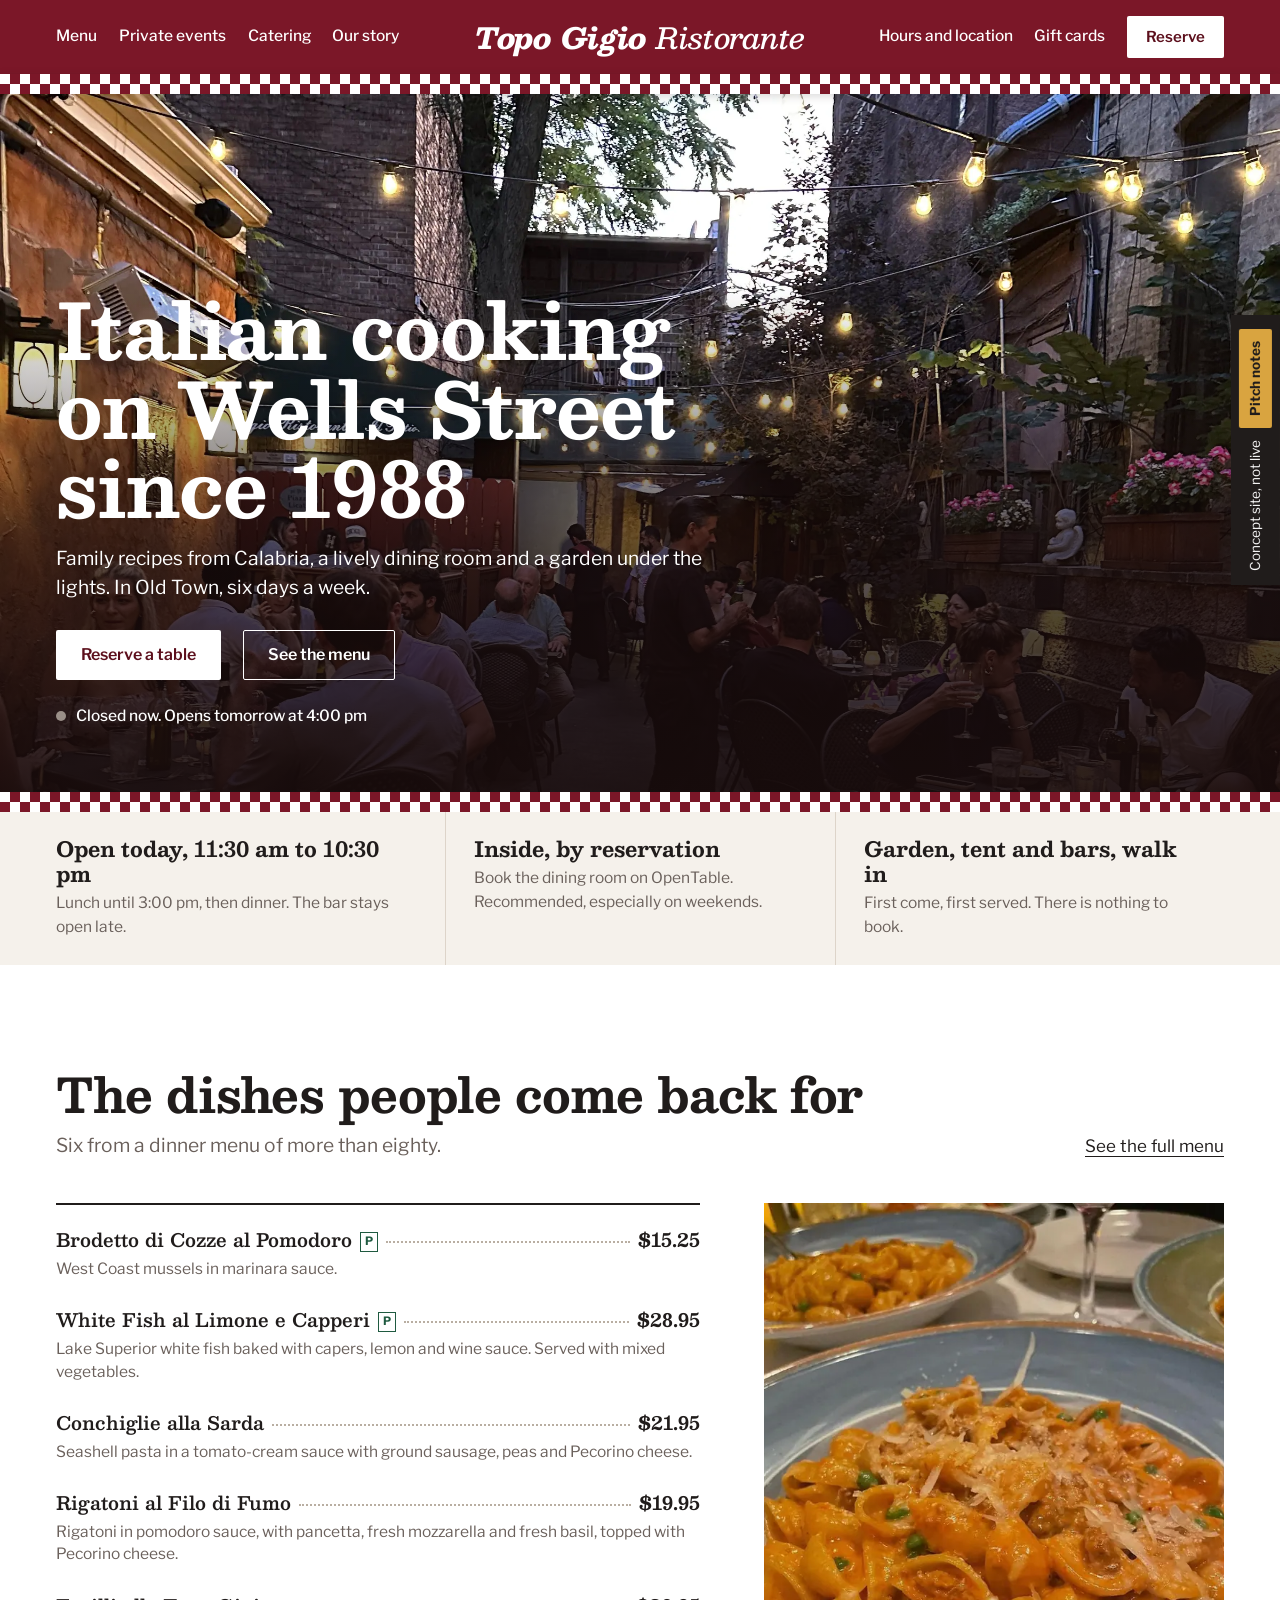
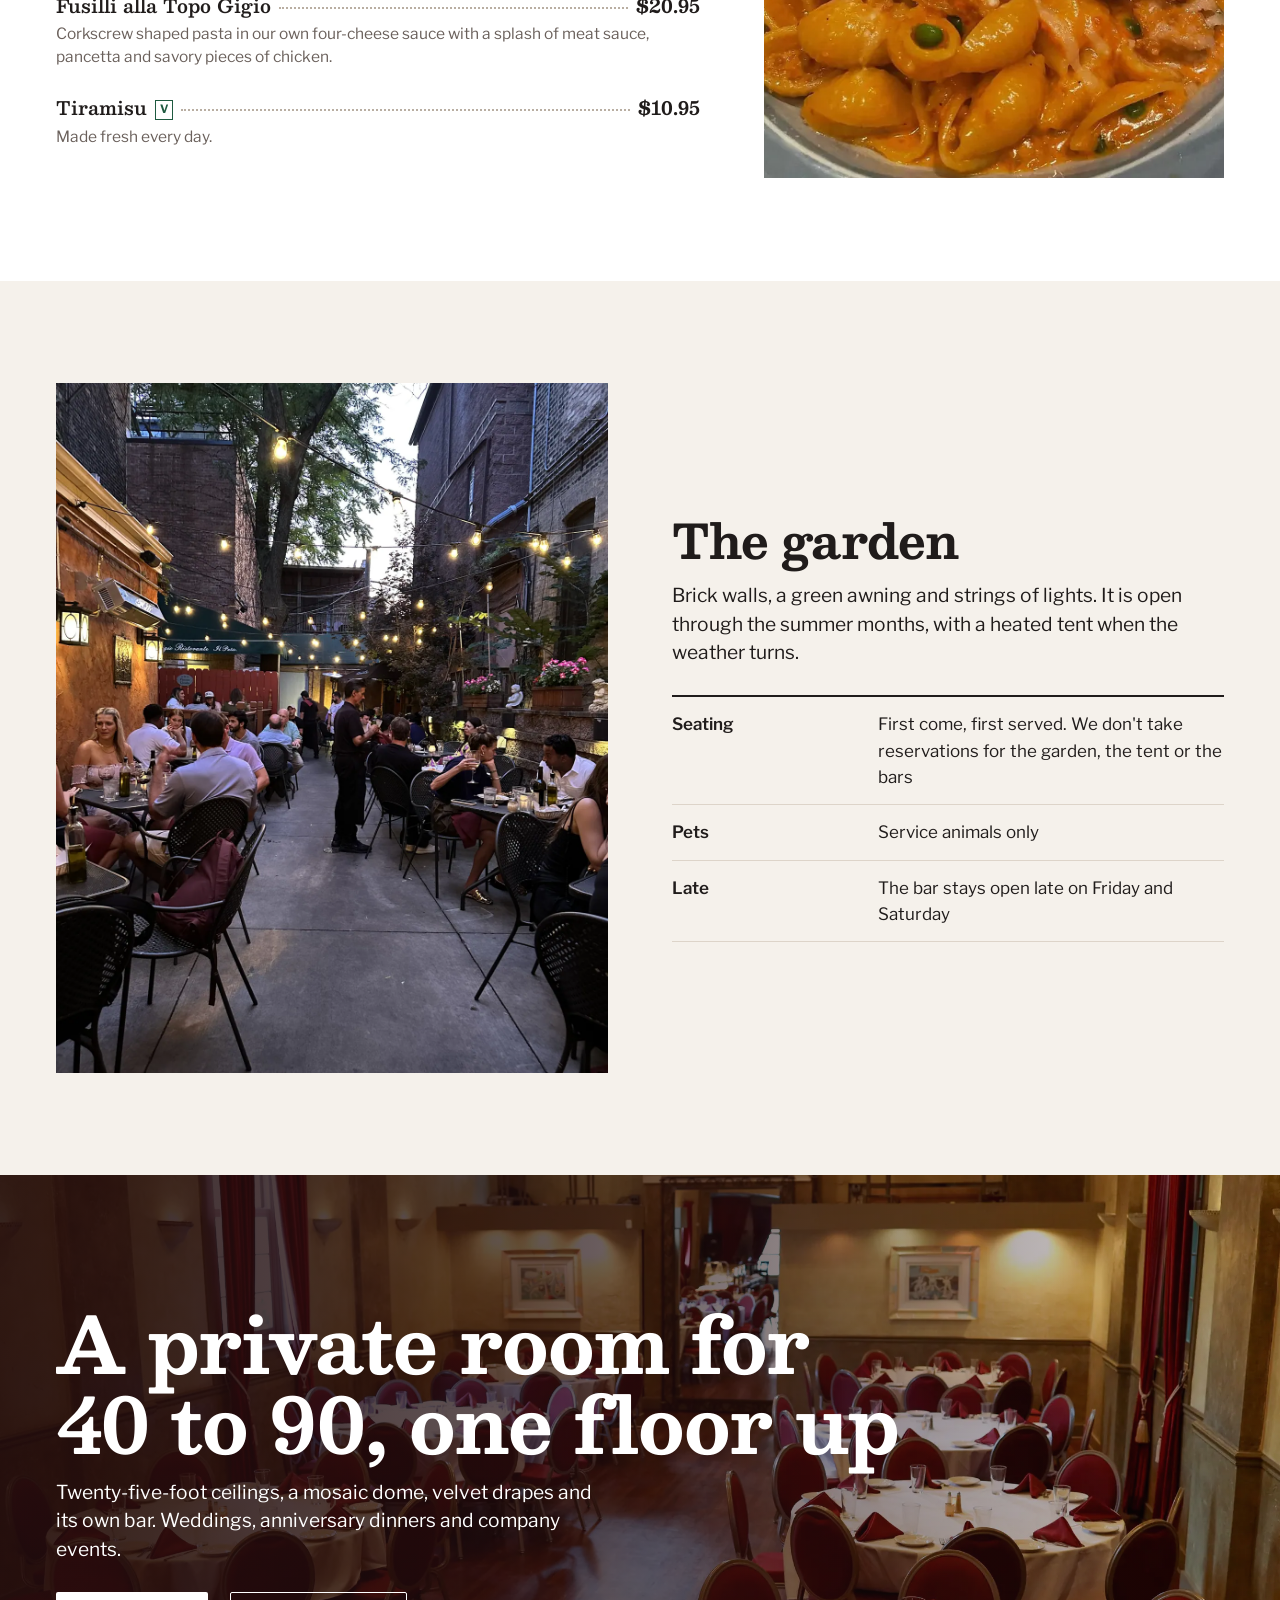
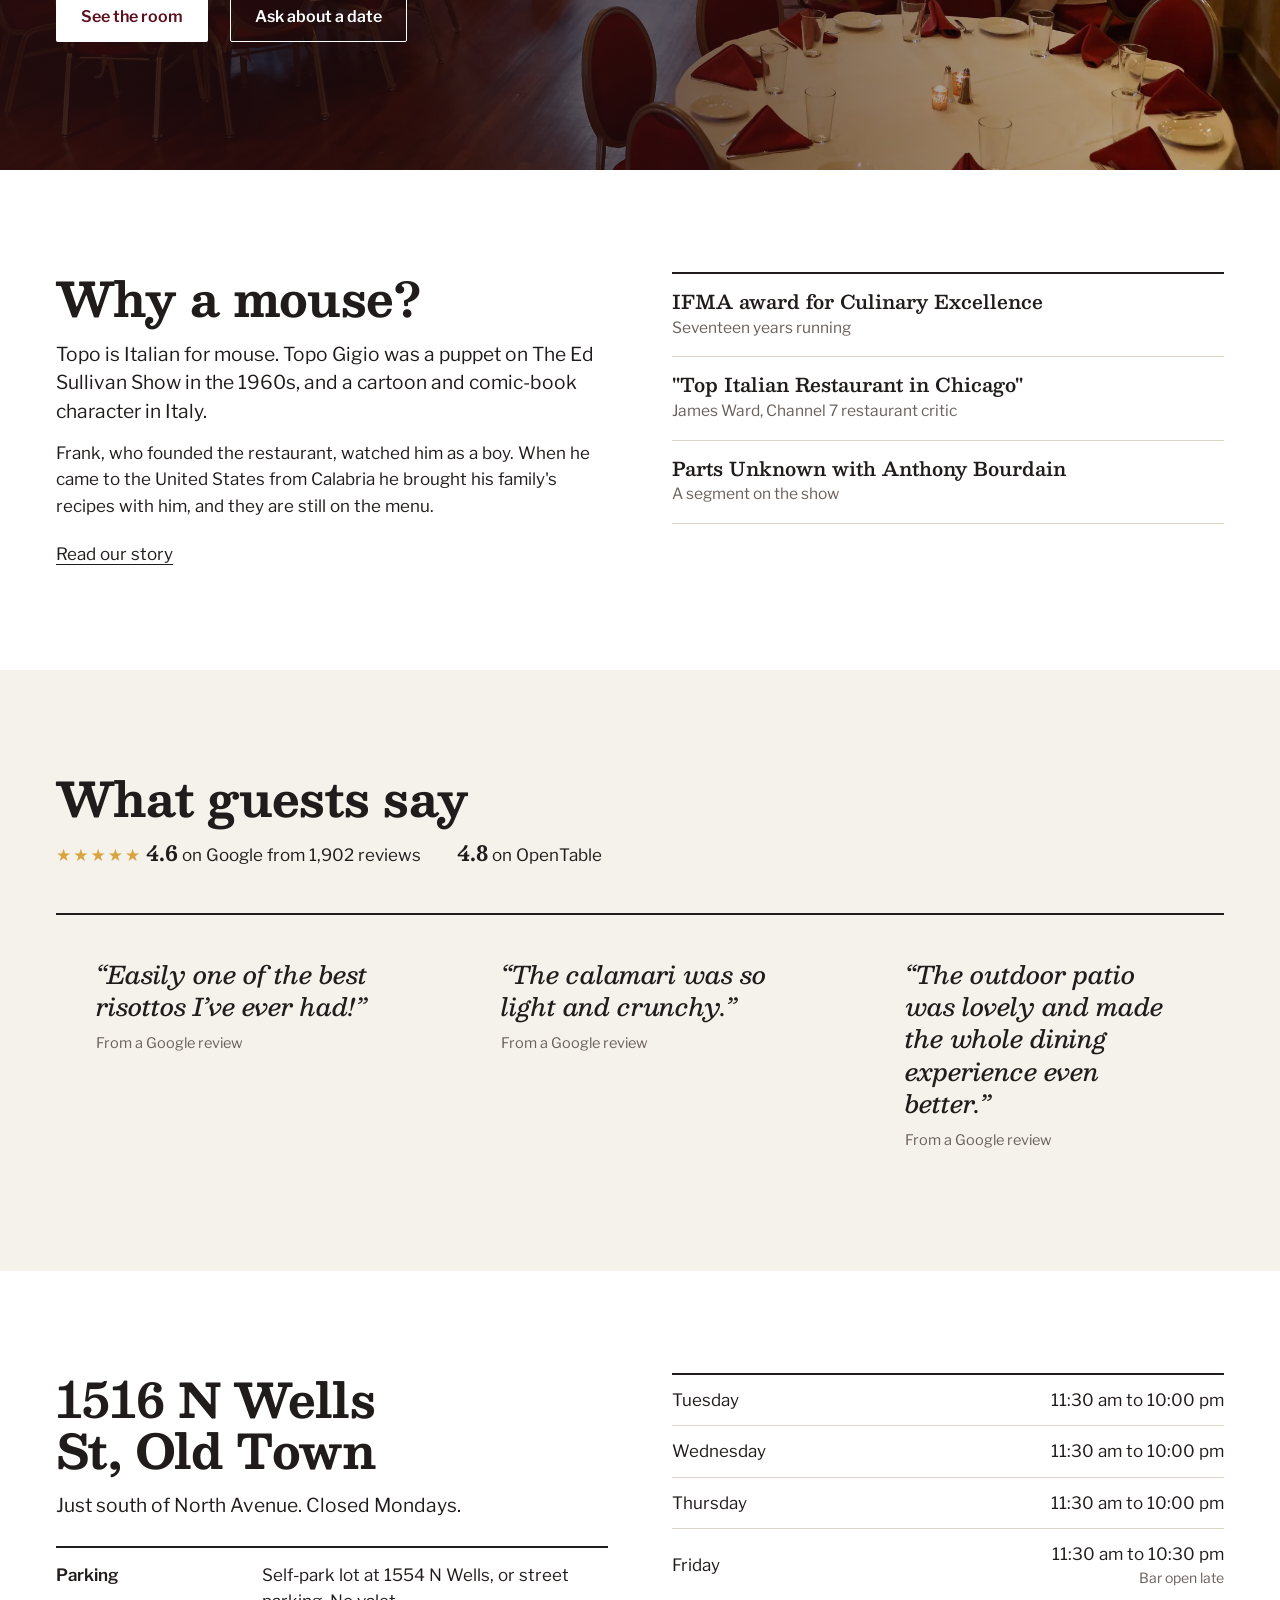
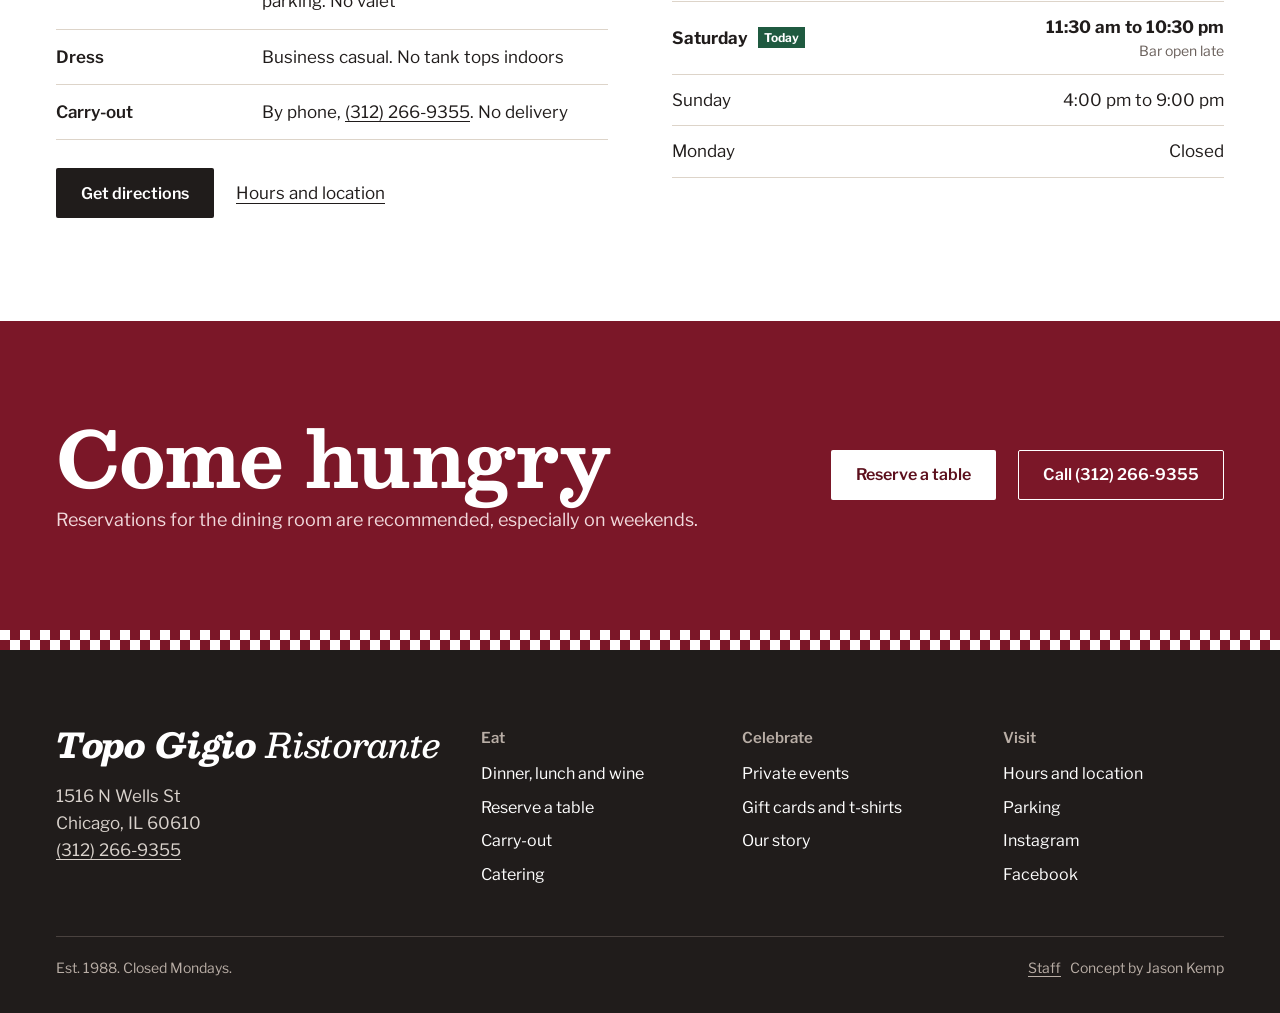
==== commit 8e866c2d: "Solid header with a red and white check band The header no longer sits clear over the hero photo. It" ====
--- a/index.html
+++ b/index.html
@@ -33,10 +33,12 @@
   --text: 'Libre Franklin', 'Franklin Gothic Medium', system-ui, sans-serif;
   --max: 1200px;
   --pad: clamp(20px, 4.6vw, 56px);
-  --head: 76px;
+  --sq: 10px;                          /* one square of the tablecloth check */
+  --trim: calc(var(--sq) * 2);
+  --head: 94px;
   --gap: clamp(60px, 8vw, 112px);
 }
-@media (max-width: 760px) { :root { --head: 62px; } }
+@media (max-width: 760px) { :root { --sq: 8px; --head: 76px; } }
 
 *, *::before, *::after { box-sizing: border-box; }
 html { -webkit-text-size-adjust: 100%; scroll-behavior: smooth; scroll-padding-top: calc(var(--head) + 16px); }
@@ -141,8 +143,9 @@
 .toast.on { opacity: 1; transform: translate(-50%, 0); }
 
 /* ---------- header: wordmark in the middle, like the sign over the door ---------- */
-.head { position: sticky; top: 0; z-index: 40; height: var(--head); background: var(--red); color: #fff; transition: background .2s; }
-body.over .head { background: transparent; }
+/* a solid bar with a red and white tablecloth check along its lower edge */
+.head { position: sticky; top: 0; z-index: 40; height: var(--head); padding-bottom: var(--trim); background: var(--red); color: #fff; }
+.head::after { content: ''; position: absolute; left: 0; right: 0; bottom: 0; height: var(--trim); background: conic-gradient(var(--red) 90deg, #fff 90deg 180deg, var(--red) 180deg 270deg, #fff 270deg) 0 0 / calc(var(--sq) * 2) calc(var(--sq) * 2); box-shadow: 0 2px 10px rgba(32, 28, 27, .18); }
 .head .wrap { height: 100%; display: grid; grid-template-columns: 1fr auto 1fr; align-items: center; gap: 24px; }
 .logo { font-family: var(--display); font-style: italic; font-weight: 800; font-size: 29px; line-height: 1; letter-spacing: -.01em; white-space: nowrap; }
 .logo span { font-weight: 500; }
@@ -171,7 +174,7 @@
 .menu__foot { margin-top: 28px; display: grid; gap: 14px; font-size: 16px; }
 
 /* ---------- footer ---------- */
-.stripes { height: 14px; background: repeating-linear-gradient(90deg, var(--red) 0 22px, #fff 22px 44px); }
+.stripes { height: var(--trim); background: conic-gradient(var(--red) 90deg, #fff 90deg 180deg, var(--red) 180deg 270deg, #fff 270deg) 0 0 / calc(var(--sq) * 2) calc(var(--sq) * 2); }
 .foot { background: var(--ink); color: #fff; padding: clamp(48px, 6vw, 80px) 0 34px; }
 .foot__grid { display: grid; grid-template-columns: 1.5fr 1fr 1fr 1fr; gap: 36px 40px; }
 .foot .logo { font-size: 34px; }
@@ -202,10 +205,10 @@
 }
 
 /* ---------- home hero: the garden under the lights ---------- */
-.hero { position: relative; margin-top: calc(var(--head) * -1); min-height: min(88vh, 860px); display: flex; align-items: flex-end; color: #fff; background: #2a2220; overflow: hidden; }
+.hero { position: relative; min-height: calc(min(88vh, 860px) - var(--head)); display: flex; align-items: flex-end; color: #fff; background: #2a2220; overflow: hidden; }
 .hero picture, .hero picture img { position: absolute; inset: 0; width: 100%; height: 100%; object-fit: cover; object-position: 50% 40%; }
-.hero::after { content: ''; position: absolute; inset: 0; background: linear-gradient(180deg, rgba(24, 12, 12, .62) 0%, rgba(24, 12, 12, 0) 24%), linear-gradient(0deg, rgba(24, 12, 12, .92) 0%, rgba(24, 12, 12, .7) 34%, rgba(24, 12, 12, 0) 72%); }
-.hero__in { position: relative; z-index: 1; width: 100%; padding-top: calc(var(--head) + 140px); padding-bottom: clamp(40px, 5vw, 64px); }
+.hero::after { content: ''; position: absolute; inset: 0; background: linear-gradient(0deg, rgba(24, 12, 12, .92) 0%, rgba(24, 12, 12, .7) 34%, rgba(24, 12, 12, 0) 72%); }
+.hero__in { position: relative; z-index: 1; width: 100%; padding-top: 120px; padding-bottom: clamp(40px, 5vw, 64px); }
 .hero h1 { max-width: 12em; }
 .hero .lead { margin-top: 18px; }
 .hero .btn-row { margin-top: 28px; }
@@ -213,7 +216,7 @@
 .status i { width: 10px; height: 10px; border-radius: 50%; background: #9a8f88; flex: none; }
 .status.is-open i { background: #6fd39a; box-shadow: 0 0 0 4px rgba(111, 211, 154, .25); }
 @media (max-width: 760px) {
-  .hero { min-height: 84vh; }
+  .hero { min-height: calc(84vh - var(--head)); }
   .hero picture img { object-position: 50% 30%; }
   .hero__in { padding-bottom: 32px; }
 }
@@ -288,9 +291,9 @@
 .band p { margin-top: 10px; font-size: 18px; color: #f1d9dc; }
 
 /* ---------- inner page heads ---------- */
-.phead { background: var(--red); color: #fff; padding-top: clamp(40px, 5.5vw, 72px); padding-bottom: clamp(36px, 5vw, 64px); }
-.phead .lead { margin-top: 14px; color: #f6e6e8; }
-.phead--photo { position: relative; background: #2a2220; padding-top: clamp(120px, 20vw, 300px); }
+.phead { background: var(--wall); color: var(--ink); border-bottom: 1px solid var(--line); padding-top: clamp(40px, 5.5vw, 72px); padding-bottom: clamp(36px, 5vw, 64px); }
+.phead .lead { margin-top: 14px; color: var(--grey); }
+.phead--photo { position: relative; background: #2a2220; color: #fff; border-bottom: 0; padding-top: clamp(120px, 20vw, 300px); }
 .phead--photo img { position: absolute; inset: 0; width: 100%; height: 100%; object-fit: cover; }
 .phead--photo::after { content: ''; position: absolute; inset: 0; background: linear-gradient(0deg, rgba(32, 12, 14, .92) 0%, rgba(32, 12, 14, .5) 55%, rgba(32, 12, 14, .15) 100%); }
 .phead--photo .wrap { position: relative; z-index: 1; }
@@ -385,6 +388,8 @@
 }
 
 .formats .u { margin: 12px 0 16px; font-weight: 600; }
+
+.phead--photo .lead { color: #f6e6e8; }
 
 .scrim { position: fixed; inset: 0; background: rgba(10,11,11,.55); z-index: 125; opacity: 0; pointer-events: none; transition: opacity .25s; }
 .scrim.on { opacity: 1; pointer-events: auto; }
@@ -825,7 +830,7 @@
     <div class="mwhen"><div><h2 class="h-l" id="m-title"></h2><p id="m-when" style="margin-top:8px"></p></div><nav class="mjump" id="m-jump" aria-label="Menu sections"></nav></div>
     <div id="m-body"></div>
     <div class="mnotes" id="m-notes"></div>
-    <div class="sec" id="sec-carryout" style="scroll-margin-top:var(--head);padding-bottom:0">
+    <div class="sec" id="sec-carryout" style="scroll-margin-top:56px;padding-bottom:0">
       <div class="cols cols-top">
         <div>
           <h2 class="h-l">Carry-out</h2>
@@ -1067,7 +1072,7 @@
       </div>
     </div>
   </div>
-  <div class="sec sec-wall" id="sec-parking" style="scroll-margin-top:var(--head)">
+  <div class="sec sec-wall" id="sec-parking">
     <div class="wrap">
       <div class="cols cols-top">
         <div>
@@ -1271,7 +1276,7 @@
       <ul class="plist">
         <li><b>The colours are from your room.</b> The burgundy is the velvet drapes upstairs. The ochre is the plaster walls. The green of the open-now light is the garden awning.</li>
         <li><b>The type is a menu's type.</b> Headings and dish names are in Besley, a Clarendon, the kind of letter trattoria menus and shop signs were printed in. The reading text is Libre Franklin.</li>
-        <li><b>The stripes are yours.</b> The red and white band under the photograph comes from the stripes in your logo.</li>
+        <li><b>The check is a tablecloth.</b> The red and white band under the menu bar is the checked cloth of an Italian table, in the burgundy of the drapes upstairs.</li>
         <li><b>Dots between the dish and the price</b>, the way a printed menu sets them.</li>
         <li><b>Your logo and the mouse are not in the concept.</b> The logo would go straight back in on the real site. I left the character out of a demo because he belongs to someone else.</li>
       </ul>
@@ -1470,19 +1475,9 @@
     if (h === 'admin') renderAdmin();
   }
   if (target) { const el = document.getElementById(target); if (el) el.scrollIntoView(); } else window.scrollTo(0, 0);
-  setOver();
   if (afterRoute) { const f = afterRoute; afterRoute = null; f(); }
 }
 window.addEventListener('hashchange', route);
-
-/* the header is clear while it sits on the home hero */
-function setOver() {
-  const hero = $('.hero');
-  const over = currentPage === 'home' && hero && window.scrollY < hero.offsetHeight - 80 - (hero.offsetTop || 0);
-  document.body.classList.toggle('over', !!over);
-}
-window.addEventListener('scroll', setOver, { passive: true });
-window.addEventListener('resize', setOver);
 
 /* one listener for every data-action */
 document.addEventListener('click', e => {
@@ -1580,7 +1575,7 @@
   const total = secs.reduce((a, x) => a + x.items.length, 0);
   const filtered = q || diet.length;
   $('#m-body').innerHTML = (filtered ? `<p class="note" style="padding-top:18px">${total} ${total === 1 ? 'item' : 'items'} ${q ? 'matching “' + esc(MSTATE.q) + '”' : ''}${q && diet.length ? ', ' : ''}${diet.map(k => DIET[k].toLowerCase()).join(' and ')}. <button class="u" type="button" id="m-clear">Show everything</button></p>` : '')
-    + (secs.length ? secs.map(x => `<section class="msec" id="msec-${x.n}" style="scroll-margin-top:calc(var(--head) + 70px)"><h2 class="h-m">${esc(name(x.s))}${x.s.en ? `<small>${esc(x.s.en)}</small>` : ''}</h2><div class="mcols${!food && x.items.every(i => !i.d) ? ' mcols--3' : ''}">${x.items.map(dishHTML).join('')}</div></section>`).join('')
+    + (secs.length ? secs.map(x => `<section class="msec" id="msec-${x.n}" style="scroll-margin-top:60px"><h2 class="h-m">${esc(name(x.s))}${x.s.en ? `<small>${esc(x.s.en)}</small>` : ''}</h2><div class="mcols${!food && x.items.every(i => !i.d) ? ' mcols--3' : ''}">${x.items.map(dishHTML).join('')}</div></section>`).join('')
       : `<p class="kempty">Nothing on the ${esc(MENUS[tab].title.toLowerCase())} menu matches that.</p>`);
   const c = $('#m-clear'); if (c) c.addEventListener('click', () => { MSTATE.q = ''; MSTATE.diet = []; $('#m-q').value = ''; renderMenu(); });
   $('#m-notes').innerHTML = MENU_NOTES[food ? 'food' : 'drinks'].map(n => `<p><b>${n[0]}.</b> ${n[1]}</p>`).join('')
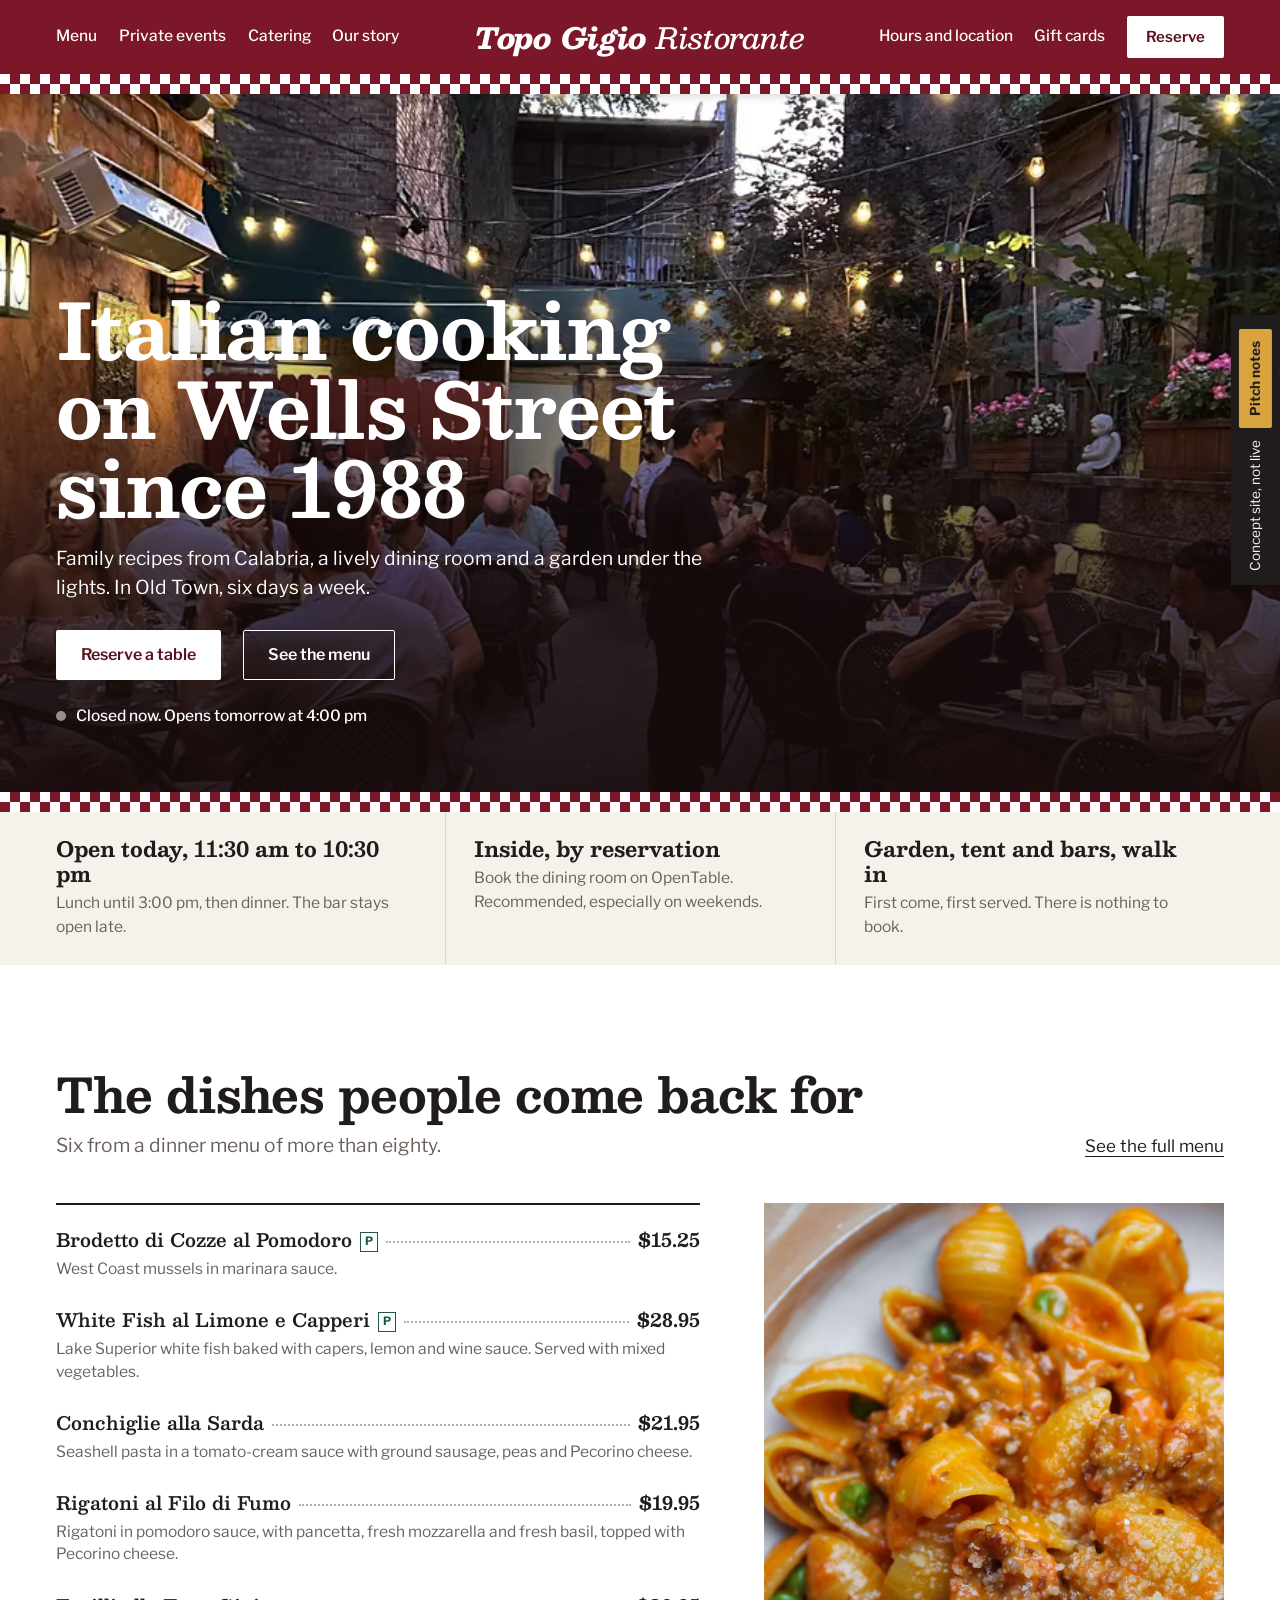
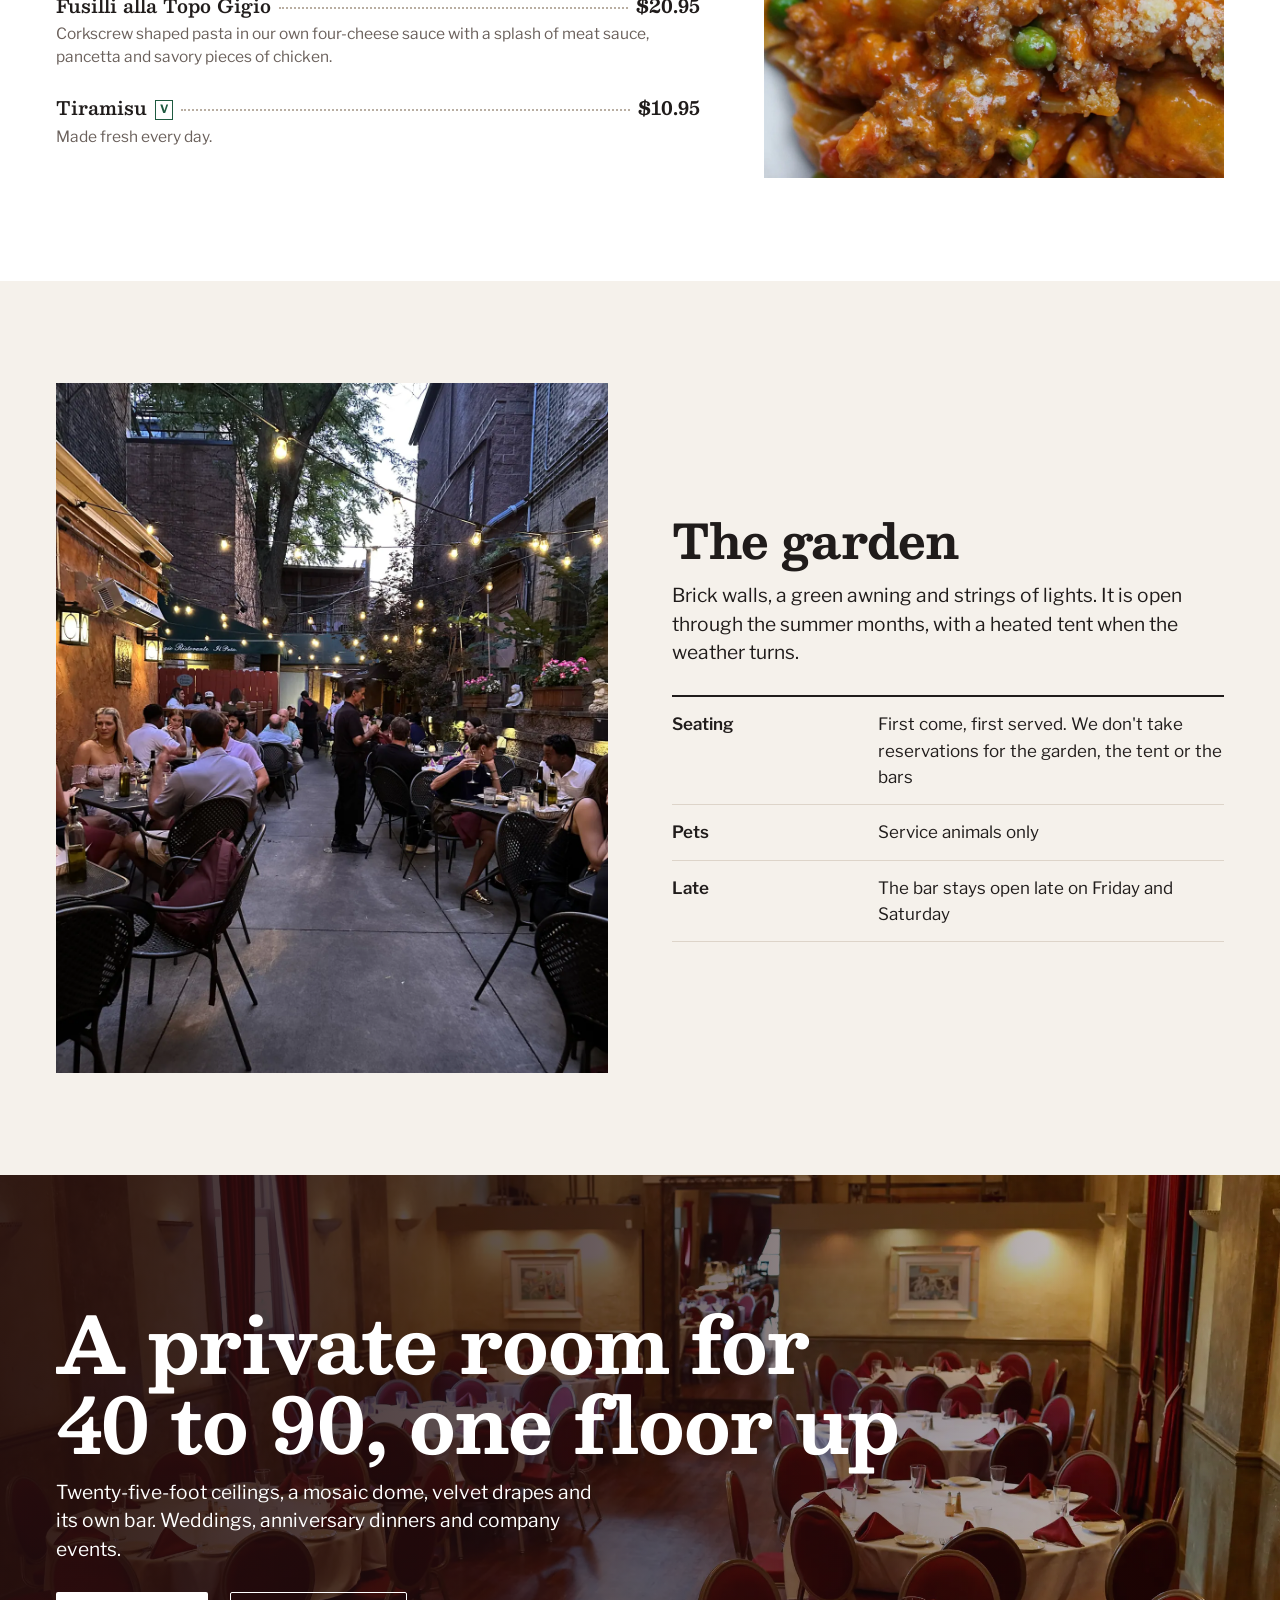
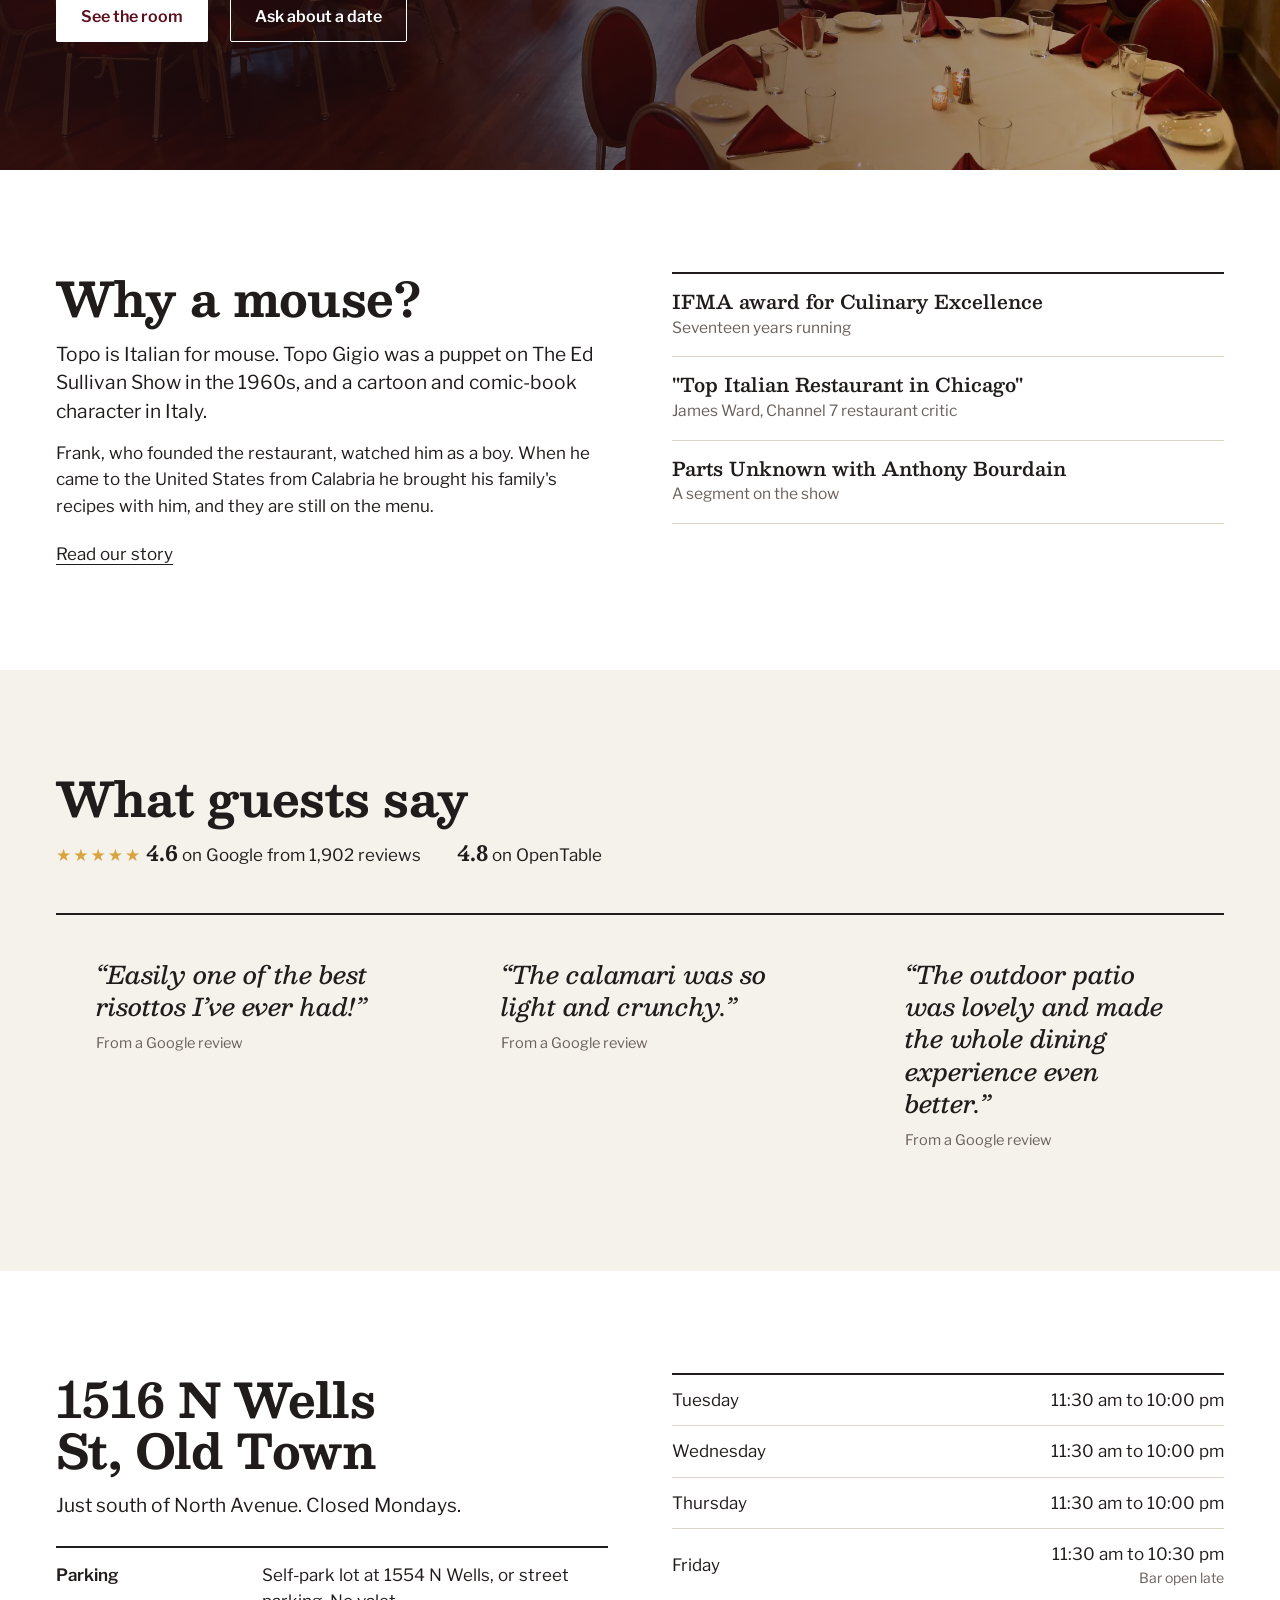
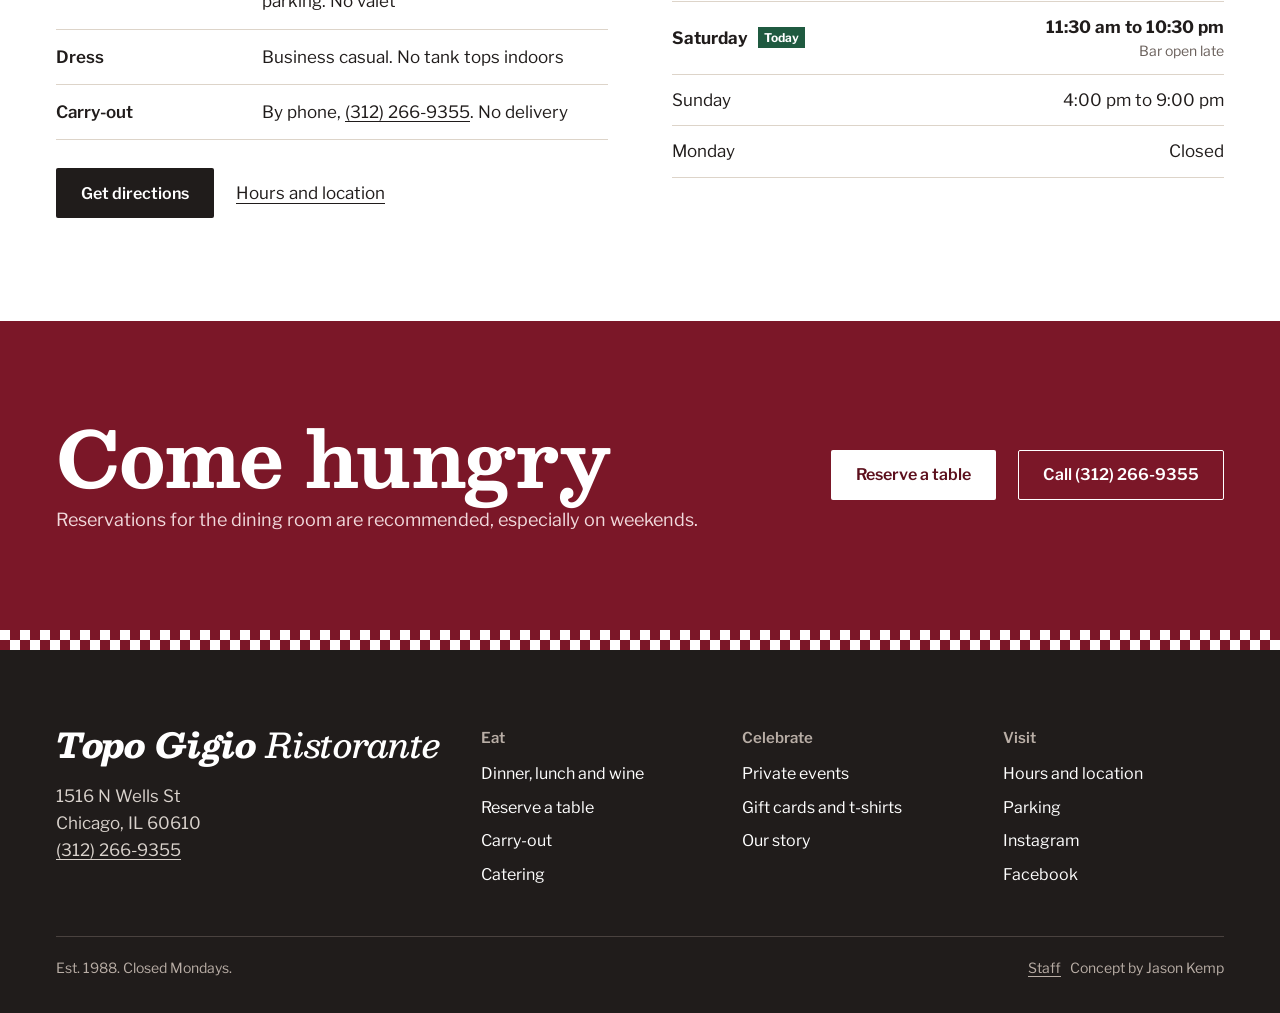
==== commit 5ba0bd9e: "Use the professional conchiglie photo on the home page Replaces the low-resolution screenshot with t" ====
--- a/index.html
+++ b/index.html
@@ -1231,6 +1231,7 @@
       <div class="finding"><span>9</span><div><b>Banquets, catering and gift cards all end in "email Vince" or "call Elizabeth".</b><p>None of them has a request form. The 26 professional photographs of the banquet room sit on a page Google is told to ignore.</p></div></div>
       <div class="finding"><span>10</span><div><b>The dietary icons are borrowed from other websites.</b><p>The gluten-free, vegetarian and pescatarian symbols on the menus load from Google's image cache, a stock-art site and a Dutch website. If any of those files moves, the symbols disappear from your menu.</p></div></div>
       <div class="finding"><span>11</span><div><b>Small errors a guest will notice.</b><p>"FIRST COME, FIRST SEVERE", "Baralo" and "Sanoma" on the wine list, "ADD A PROTIEN", "Paramgiaan cheese", "Parts Uknown", "DELIVERY UNAVALIBLE", a missing logo image on the Contact page, and The Knot and WeddingWire badges that link to those sites' front pages, not to your listings.</p></div></div>
+      <div class="finding"><span>12</span><div><b>Your best food photographs are not on the site.</b><p>The site's media library holds professional photographs of the Conchiglie alla Sarda, a seafood risotto, a roast chicken, a pork chop, a chocolate cake and the dining room. No page shows them. The home page shows a screenshot of the conchiglie instead. This concept uses the professional one.</p></div></div>
       <h3>What already works</h3>
       <ul class="plist">
         <li>The menus are real text with prices, not PDFs.</li>
@@ -1310,7 +1311,7 @@
         <li><b>Private events.</b> The three formats and their starting prices are summarised from your Banquet Packages page. The full list of dishes is not reproduced here.</li>
         <li><b>One catering price looks like a typing error.</b> Insalata Rustica di Nonna Caruso is $48 for a half pan and $54 for a full pan on your site. Every other salad roughly doubles. I copied it as it is.</li>
         <li><b>Catering.</b> The tray menu is copied from your Catering page. Your page says prices change, so the form promises a confirmed price, not a posted one.</li>
-        <li><b>Photographs</b> are yours, from the current site. The garden picture is a phone photo and there are only three food pictures, so a short shoot would lift the whole site. The mouse statue and the t-shirt art are left out.</li>
+        <li><b>Photographs</b> are yours. The garden and private room pictures are on your site today. The conchiglie on the home page is from your site's media library, where it sits unused beside the other dishes listed under "Your site today". Please confirm those are your dishes and yours to use. The garden picture is a phone photo, so one evening with a photographer would still help. The mouse statue and the t-shirt art are left out.</li>
         <li><b>Reviews.</b> The ratings are from Google and OpenTable on November 17, 2026. The three quotes are short excerpts from Google reviews.</li>
         <li><b>Names.</b> Elizabeth for banquets and Vince for catering and gift cards, as on your site today. I corrected the spelling of two guests' names in the story, Joe Pesci and Sid Caesar, and of San Pellegrino and Tignanello on the drinks list. The other wine names are as you wrote them, so please read that list closely.</li>
         <li><b>The staff portal is a demo.</b> It keeps its data in the browser it is opened in and starts with six people tagged Sample. The real one uses a shared database and a staff login.</li>
